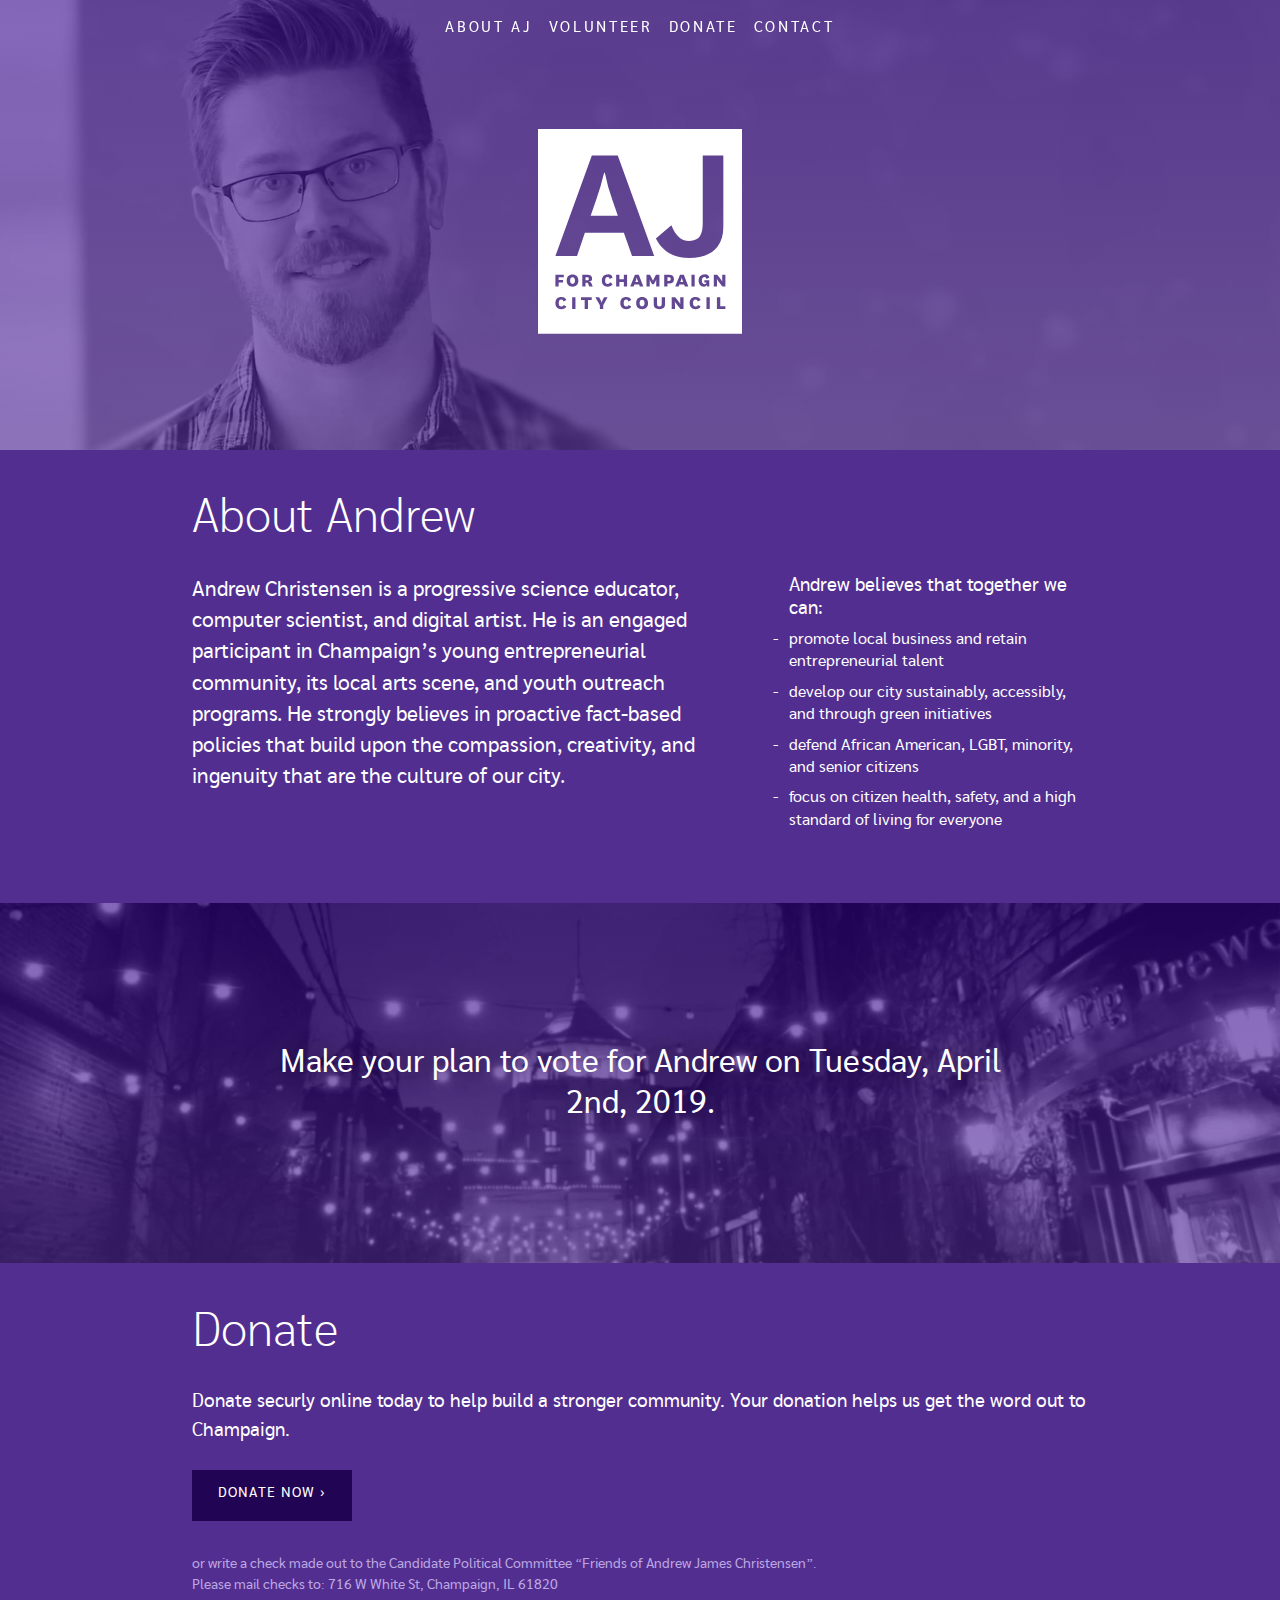
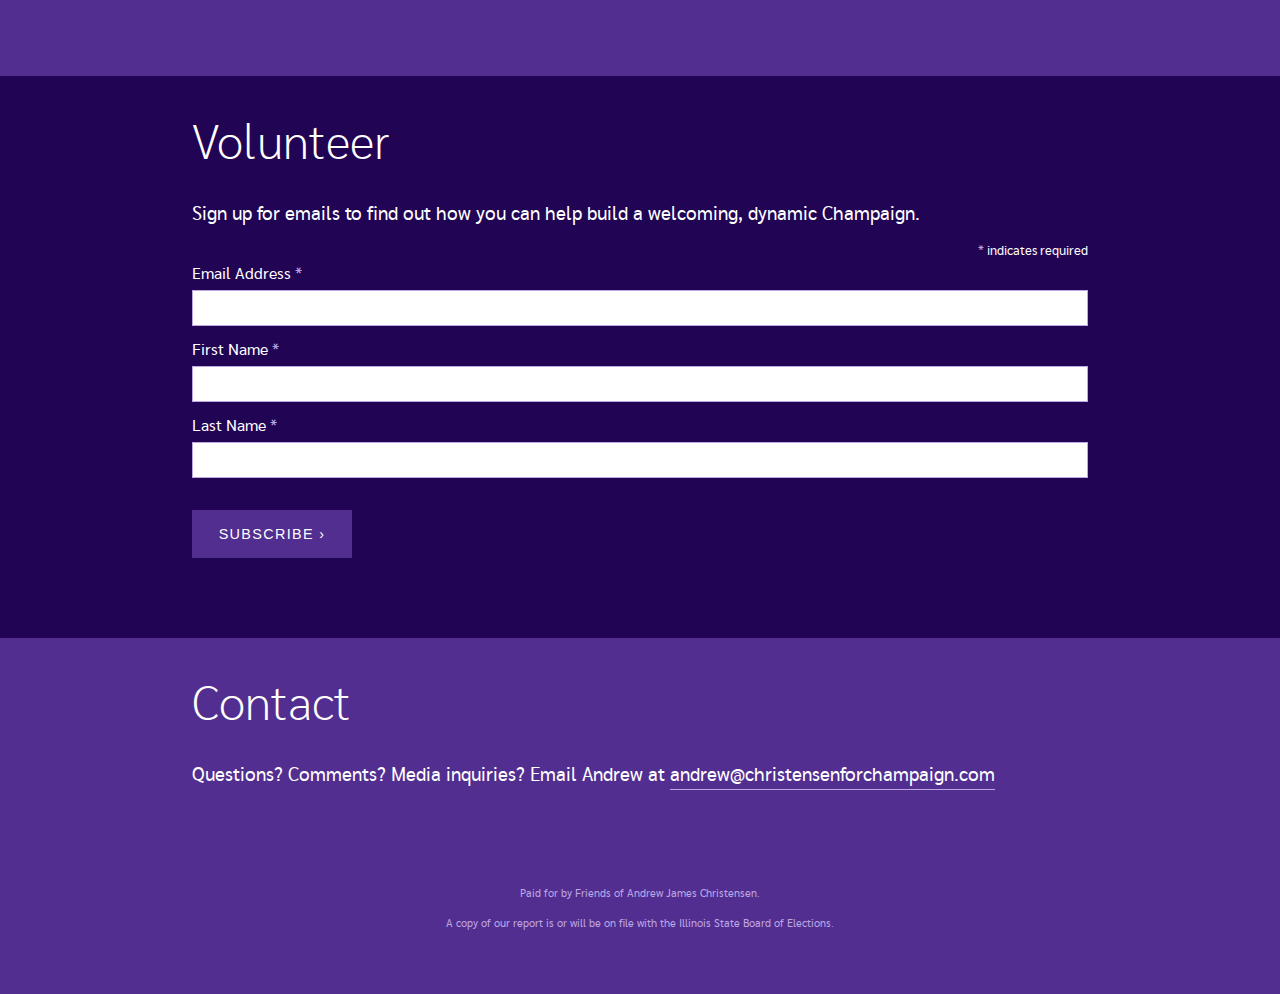
==== index.html @ afabfed6 "DNS" ====
<!doctype html>
<html class="no-js" lang="">

<head>
  <meta charset="utf-8">
  <title>AJ for Champaign City Council</title>
  <meta name="description" content="">
  <meta name="viewport" content="width=device-width, initial-scale=1">
  <meta name="description" content="Andrew James (AJ) Christensen is a progressive science educator, computer scientist, and digital artist running for Champaign City Council">
  <meta property="og:image" content="https://perardi.github.io/ajforchampaign/icon.png">
  <meta property="og:url" content="http://www.ajforchampaign.com/">
  <meta property="og:type" content="website">
  <meta property="og:title" content="AJ for Champaign City Council">
  <meta property="og:description" content="Andrew James (AJ) Christensen is a progressive science educator, computer scientist, and digital artist running for Champaign City Council">

  <link rel="apple-touch-icon" href="icon.png">
  
    <style type="text/css">
    	@font-face{font-family:'sarabun_extralightregular';src:url("css/fonts/sarabun-extralight-webfont.woff2") format("woff2"),url("css/fonts/sarabun-extralight-webfont.woff") format("woff");font-weight:normal;font-style:normal}@font-face{font-family:'sarabunregular';src:url("css/fonts/sarabun-regular-webfont.woff2") format("woff2"),url("css/fonts/sarabun-regular-webfont.woff") format("woff");font-weight:normal;font-style:normal}body{font-display:auto;font-family:'sarabunregular', 'Roboto', Arial, sans-serif;font-size:16px;line-height:1;background:#522e90;color:#fff;overflow-x:hidden;margin:0}p{margin:0;padding:0;line-height:1}nav{position:fixed;z-index:10;width:100vw;top:0;will-change:auto;transition:background 0.3s ease;transition-delay:0.2s}.dark{background:rgba(42,23,74,0.9)}nav ul{list-style-type:none;margin:0;padding:0;line-height:1;display:flex;flex-direction:row;align-items:center;justify-content:center}nav ul li{margin:0;padding:0;line-height:1;text-transform:uppercase;font-size:0.925rem;letter-spacing:2pt}@media (max-width: 768px){nav ul li{font-size:0.9rem;letter-spacing:1pt}}@media (max-width: 640px){nav ul li{font-size:0.8rem;letter-spacing:1pt}}@media (max-width: 360px){nav ul li{font-size:0.7rem;letter-spacing:1pt}}nav ul li a{padding:0 0.5rem;height:3.5rem;display:flex;flex-direction:row;align-items:center;justify-content:center;color:#fff;text-decoration:none;position:relative}nav ul li a:after{content:" ";height:0.2rem;width:100%;position:absolute;background:transparent;left:0;bottom:0.6rem}@media (max-width: 768px){nav ul li a:after{opacity:0}}nav ul li a:hover:after{content:" ";height:0.2rem;width:100%;position:absolute;background:#bda7e3;left:0;bottom:0.5rem}@media (max-width: 768px){nav ul li a:hover:after{opacity:0}}nav ul li a.active:after{content:" ";height:0.2rem;width:100%;position:absolute;background:#fff;left:0;bottom:0.5rem}header{height:50vh;width:100vw;background:#bda7e3;top:0;z-index:1;background-image:url("img/aj_hero.jpg");background-position:center;background-repeat:no-repeat;background-size:cover;position:relative;display:flex;flex-direction:row;align-items:center;justify-content:center}@media (max-width: 640px){header{background-image:url("img/aj_phone3.jpg")}}@media (max-width: 400px){header{background-image:url("img/aj_phone2.jpg")}}@media (max-width: 360px){header{background-image:url("img/aj_phone3.jpg")}}@media (max-width: 640px){header{background-position:100% 0%}}header:before{content:'';position:absolute;top:0;right:0;bottom:0;left:0;background-image:linear-gradient(#33008b, #4f259a);opacity:.6}@media screen and (orientation: landscape) and (max-width: 750px){header{height:100vh}}.aj_logo{width:16vw;max-width:18rem;position:relative;z-index:10;margin-top:1rem}@media (max-width: 768px){.aj_logo{width:28vw}}@media (max-width: 640px){.aj_logo{width:36vw}}.aj_logo img{width:100%}#aj_vote{height:40vh;width:100vw;background:#bda7e3;top:0;z-index:1;margin-top:3rem;background-image:url("img/aj_champaign.jpg");background-position:center;background-repeat:no-repeat;background-size:cover;position:relative;display:flex;flex-direction:row;align-items:center;justify-content:center}@media (max-width: 768px){#aj_vote{height:30vh}}@media (max-width: 640px){#aj_vote{height:50vh}}@media (max-width: 640px){#aj_vote{background-image:url("img/aj_champaign_phone3.jpg")}}@media (max-width: 400px){#aj_vote{background-image:url("img/aj_champaign_phone2.jpg")}}@media (max-width: 360px){#aj_vote{background-image:url("img/aj_champaign_phone3.jpg")}}#aj_vote:before{content:'';position:absolute;top:0;right:0;bottom:0;left:0;background-image:linear-gradient(#33008b, #4f259a);opacity:.6}@media screen and (orientation: landscape) and (max-width: 750px){#aj_vote{height:75vh}}#aj_vote p{position:relative;z-index:20;width:60vw;font-size:2rem;text-align:center;text-shadow:0 0 1.5rem rgba(0,0,0,0.5);line-height:1.3;margin-top:0rem}@media (max-width: 640px){#aj_vote p{font-size:1.5rem;top:-0.5rem}}main{width:100vw;height:auto;min-height:10vh;z-index:20}section{width:70vw;margin:0 auto;height:auto}@media (max-width: 768px){section{width:80vw}}@media (max-width: 640px){section{width:85vw}}.volunteer_bump{width:70vw;margin:0 auto;height:auto;padding:0.05rem 0 2rem 0}@media (max-width: 768px){.volunteer_bump{width:80vw}}@media (max-width: 640px){.volunteer_bump{width:85vw}}article{margin:0 auto;padding-bottom:1rem}@media (max-width: 768px){article{max-width:80vw}}@media (max-width: 640px){article{max-width:85vw}}section p{font-size:1.2rem;line-height:1.5}@media (max-width: 640px){section p{margin-top:1.5rem !important}}section ul{list-style-type:none;margin:0;padding:0;line-height:1;display:flex;flex-direction:column}section ul li{margin:0;padding:0;line-height:1;font-size:1rem;line-height:1.4;margin-top:0rem;margin-bottom:0.5rem}section ul li:before{content:"-";position:absolute;margin-left:-1rem}section .intro{font-size:1.3rem}.list_header{line-height:1.2;margin-bottom:0.5rem}section.hero{width:100vw;height:50vh}section h3{margin:0;padding:0;line-height:1;font-size:3rem;font-weight:200;font-family:'sarabun_extralightregular', 'Roboto', Arial, sans-serif;margin:0rem 0 2rem 0;padding:2.75rem 0 0 0}section a{color:#fff;text-decoration:none;border-bottom:1pt solid #bda7e3;padding-bottom:0.2rem}section a:hover{color:#fff;text-decoration:none;border-bottom:2pt solid #fff;padding-bottom:0.2rem}.grid_two{display:grid;grid-template-columns:2fr 1fr}@media (max-width: 640px){.grid_two{grid-template-columns:1fr}}.grid_two h3{grid-column:1/-1}.copy_left{padding-right:3rem}@media (max-width: 640px){.copy_left{padding-right:0;margin-top:-1.5rem}}#aj_volunteer{padding-bottom:3rem;background:#210454;width:100vw}.link_button{width:10rem;height:3rem;display:flex;flex-direction:row;align-items:center;justify-content:center;background:#210454;margin-top:1.5rem;text-transform:uppercase;font-size:0.9rem;letter-spacing:1pt;will-change:auto;transition:opacity 0.2s ease;cursor:pointer;border:none}.link_button:hover{border:none}.link_button:hover{opacity:0.7}.link_button_light{background:#522e90;margin-bottom:1rem}#aj_donate{background:#522e90;width:100vw;padding-bottom:3rem}.small_text_right{font-size:0.9rem !important;color:#bda7e3;margin-top:2rem}footer{text-align:center;color:#bda7e3;width:70vw;margin:0 auto;margin-top:5rem;margin-bottom:4rem}@media (max-width: 640px){footer{text-align:left;width:85vw}}footer p{font-size:0.7rem;line-height:1.2 !important;margin:0;padding:0;line-height:1;margin-bottom:1rem}footer a{text-decoration:none;color:#bda7e3}footer a:hover{text-decoration:underline;color:#fff}h2{font-weight:400;font-size:1.5rem}label{font-size:1rem;margin-bottom:0.5rem}.asterisk{color:#bda7e3}.indicates-required{text-align:right;margin-bottom:0.5rem;font-size:0.8rem;margin-top:1rem}.mc-field-group{display:flex;flex-direction:column}.required{margin-bottom:1rem;border:1pt solid #bda7e3;height:2rem;border-radius:0 !important}#mc_embed_signup div.mce_inline_error{border:1pt solid #dd1100;background:#dd1100 !important}#mc_embed_signup input.mce_inline_error{border:1pt solid #dd1100 !important}.button{width:10rem;height:3rem;display:flex;flex-direction:row;align-items:center;justify-content:center;background:#522e90;margin-top:1rem;text-transform:uppercase;font-size:0.9rem !important;letter-spacing:1pt;will-change:auto;transition:opacity 0.2s ease;cursor:pointer;color:#fff;border:none;border-radius:0 !important}.button:hover{opacity:0.7}.no_show{color:#fff;text-decoration:none;border:none}.no_show:hover{color:#fff;text-decoration:none;border:none}
    	
    	/*# sourceMappingURL=aj.css.map */
    </style>

  <meta name="theme-color" content="#522e90">
</head>

<body>

	<nav id="nav">
		<ul>
			<li class="nav_dummy" id="nav_home"><a href="#aj_about">About AJ</a></li>
			<li class="nav_dummy" id="nav_volunteer"><a href="#aj_volunteer">Volunteer</a></li>
			<li class="nav_dummy" id="nav_donate"><a href="#aj_donate">Donate</a></li>
			<li class="nav_dummy" id="nav_contact"><a href="#aj_contact">Contact</a></li>
		</ul>
	</nav>

	<header>
		
		<div class="grad_before">
		<div class="aj_logo" id="logo">
		<svg data-name="AJ for Champaign" xmlns="http://www.w3.org/2000/svg" viewBox="0 0 200 200"><path d="M127.74 144.83h-1.33v3.51h1.3c1.31 0 1.94-.45 1.94-1.75s-.65-1.76-1.91-1.76zm-94.02-.07c-1.56 0-2.37 1.11-2.37 3.28s.81 3.23 2.37 3.23 2.4-1.17 2.4-3.23-.82-3.28-2.4-3.28zm106.76.24h-.12a14.65 14.65 0 0 1-.81 2.93l-.61 1.57h2.91l-.58-1.57a12.46 12.46 0 0 1-.79-2.93zm-43.97 0h-.12a14.65 14.65 0 0 1-.81 2.93l-.58 1.56h2.91l-.58-1.57a12.46 12.46 0 0 1-.82-2.92zM72.89 70.09a188.41 188.41 0 0 1-7.65-27.28h-.67a252.64 252.64 0 0 1-8 27.12l-5.14 14.81H78zM48 144.83h-1.61v2.92H48c1.12 0 1.63-.43 1.63-1.45s-.52-1.47-1.63-1.47z" fill="#fff"/><path d="M101.65 166.76c-1.59 0-2.42 1.11-2.42 3.28s.83 3.23 2.42 3.23 2.45-1.17 2.45-3.23-.83-3.28-2.45-3.28zM0 0v200h200V0zm52.59 26h25.29l35.59 98H91.85l-8-22.63H45.78L38.12 124H17zM17 142.29h8.2v2.59h-5.06v2.47h4.33V150h-4.33v3.75H17zm5.73 31.14a2.28 2.28 0 0 0 2.38-1.66l2.6 1.59c-1 1.86-2.53 2.64-5.09 2.64-3.34 0-5.62-2-5.62-6s2.19-6 5.88-6c2.47 0 4 1 4.83 3l-2.79 1.43c-.33-1.1-.85-1.93-2.26-1.93s-2.42 1.1-2.42 3.45.9 3.48 2.49 3.48zm13.85 2.28h-3.21v-11.42h3.21zM33.72 154c-3.52 0-5.66-2.14-5.66-6s2.14-6 5.66-6 5.68 2.14 5.68 6-2.14 6-5.68 6zm18.73 12.88h-3.66v8.83h-3.21v-8.83H42v-2.59h10.45zm-2.29-13.17a2.86 2.86 0 0 1-.7-1.25l-.32-1.05c-.28-.86-.61-1.24-1.61-1.24h-1.14v3.54h-3.14v-11.42h5c3.07 0 4.56 1.25 4.56 3.7a2.85 2.85 0 0 1-2.93 3v.07a2.35 2.35 0 0 1 2.28 1.57l.63 1.71a3.64 3.64 0 0 0 .79 1.37zM63.68 172v3.68h-3.24V172L56 164.29h3.66l1.57 3a6.59 6.59 0 0 1 .86 2.42h.09a6.71 6.71 0 0 1 .84-2.4l1.5-3h3.45zM68 151.43a2.24 2.24 0 0 0 2.33-1.66l2.54 1.59c-1 1.86-2.47 2.64-5 2.64-3.26 0-5.5-2-5.5-6s2.15-6 5.75-6a4.54 4.54 0 0 1 4.73 3l-2.72 1.43c-.33-1.09-.84-1.93-2.22-1.93s-2.37 1.1-2.37 3.45.92 3.48 2.46 3.48zm11.46 2.28h-3.12v-11.42h3.14v4.46h4.36v-4.46H87v11.42h-3.16v-4.3h-4.36zm6.68 19.72a2.28 2.28 0 0 0 2.38-1.66l2.6 1.59c-1 1.86-2.53 2.64-5.09 2.64-3.34 0-5.62-2-5.62-6s2.19-6 5.88-6c2.47 0 4 1 4.83 3l-2.79 1.43c-.33-1.1-.85-1.93-2.26-1.93s-2.42 1.1-2.42 3.45.92 3.48 2.51 3.48zm7.23-19.72h-3.29l4.61-11.42h3.73l4.42 11.42h-3.4l-.72-1.94h-4.61zm8.28 22.29c-3.59 0-5.78-2.14-5.78-6s2.19-6 5.78-6 5.81 2.14 5.81 6-2.19 6-5.81 6zm9.81-24.35l-1.4-2.5a11.54 11.54 0 0 1-1-2.25h-.1a16.29 16.29 0 0 1 .12 2.11v4.7h-3.14v-11.42h3.4l1.88 3.61a12.7 12.7 0 0 1 1 2.25h.09a13.76 13.76 0 0 1 1-2.25l1.89-3.61h3.37v11.42h-3.12V149a19.5 19.5 0 0 1 .1-2.11h-.1a12.15 12.15 0 0 1-1 2.25l-1.42 2.5zm12.61 19.6c0 3.61-2.43 4.75-5.52 4.75s-5.52-1.14-5.52-4.75v-7h3.21v6.15c0 1.83.4 2.95 2.31 2.95s2.3-1.12 2.3-2.95v-6.15h3.22zm2.34-20.36v2.82h-3.14v-11.42h4.58c3.31 0 4.92 1.3 4.92 4.32 0 2.83-1.7 4.28-4.66 4.28zm15.69 24.82h-2.95l-4.07-5.06a12.08 12.08 0 0 1-1.35-2.06h-.1a30.82 30.82 0 0 1 .14 3.2v3.92h-3.21v-11.42H134l3.71 4.77a9.43 9.43 0 0 1 1.19 1.85h.1s-.09-1.25-.09-3v-3.58h3.21zm1.31-22l-.72-1.94h-4.61l-.72 1.94h-3.31l4.61-11.42h3.73l4.42 11.42zM115.13 107l15.14-13c4.32 10.32 9 15.31 17.46 15.31 10.32 0 13.14-6.32 13.14-17.64V26H181v69.55C181 118 165.86 126 147.9 126c-15.97 0-26.61-6.82-32.77-19zM153 142.29v11.42h-3.14v-11.42zm.87 31.14a2.29 2.29 0 0 0 2.38-1.66l2.59 1.59c-1 1.86-2.52 2.64-5.09 2.64-3.33 0-5.61-2-5.61-6s2.19-6 5.87-6c2.48 0 4 1 4.83 3l-2.78 1.43c-.33-1.1-.86-1.93-2.26-1.93s-2.43 1.1-2.43 3.45.94 3.48 2.53 3.48zm8-19.43c-2.87 0-5-2.07-5-5.94s2.19-6.06 5.66-6.06a4.64 4.64 0 0 1 4.82 3l-2.72 1.45c-.38-1.38-1.15-1.93-2.17-1.93s-2.46.64-2.46 3.48c0 2.09.84 3.51 2.49 3.51a1.84 1.84 0 0 0 2-1.71h-2v-2.16h4.77v6.08h-2l-.49-1.4a2.91 2.91 0 0 1-2.89 1.68zm5.87 21.71h-3.21v-11.42h3.21zm15.25 0h-8.26v-11.42H178v8.83h5zm0-22h-2.89l-4-5.06a12.6 12.6 0 0 1-1.33-2.06h-.09a30.82 30.82 0 0 1 .14 3.2v3.92h-3.14v-11.42h3.35l3.63 4.77a9.66 9.66 0 0 1 1.17 1.86h.17s-.09-1.26-.09-3v-3.58H183z" fill="#fff"/></svg>
		</div>
		</div>
		
	</header>
	
	<main>
		
				<section id="aj_about">
					
					<article class="grid_two">
						<h3>About Andrew</h3>
						
						<div class="copy_left">
							<p class="intro">Andrew Christensen is a progressive science educator, computer scientist, and digital artist. He is an engaged participant in Champaign’s young entrepreneurial community, its local arts scene, and youth outreach programs. He strongly believes in proactive fact-based policies that build upon the compassion, creativity, and ingenuity that are the culture of our city.</p>
						</div>
						
						<div class="copy_right">
							<p class="list_header">Andrew believes that together we can:</p>
							<ul>
							<li>promote local business and retain entrepreneurial talent</li>
							<li>develop our city sustainably, accessibly, and through green initiatives</li>
							<li>defend African American, LGBT, minority, and senior citizens</li>
							<li>focus on citizen health, safety, and a high standard of living for everyone</li>
							</ul>
						</div>
						
					</article>
				</section>
		
				<section id="aj_vote" class="hero">
					<p>Make your plan to vote for Andrew on Tuesday, April 2nd, 2019.</p>
				</section>

				<section id="aj_donate">
						<article class="volunteer_bump">
							<h3>Donate</h3>
							<div>
							<p>Donate securly online today to help build a stronger community. Your donation helps us get the word out to Champaign.</p>
							<a class="link_button" href="https://secure.actblue.com/donate/friends-of-andrew-james-christensen-1">
								donate now &rsaquo;
							</a>
							<p class="small_text_right">or write a check made out to the Candidate Political Committee “Friends of Andrew James Christensen”.<br/>
							Please mail checks to: 716 W White St, Champaign, IL 61820</p>
						</article>
				</section>
		
		<section id="aj_volunteer">
			
			<article class="volunteer_bump">
				
			
			<h3>Volunteer</h3>
			<p><a href="http://eepurl.com/geGVLD" class="no_show">Sign up for emails</a> to find out how you can help build a welcoming, dynamic Champaign.</p>
		
		
		
		
		
		
		<!-- Begin Mailchimp Signup Form -->
		<div id="mc_embed_signup">
		<form action="https://facebook.us7.list-manage.com/subscribe/post?u=036b1df4146a6a3da60cc9499&amp;id=35d856ab4a" method="post" id="mc-embedded-subscribe-form" name="mc-embedded-subscribe-form" class="validate" target="_blank" novalidate>
		    <div id="mc_embed_signup_scroll">
		<div class="indicates-required"><span class="asterisk">*</span> indicates required</div>
		<div class="mc-field-group">
			<label for="mce-EMAIL">Email Address  <span class="asterisk">*</span>
		</label>
			<input type="email" value="" name="EMAIL" class="required email" id="mce-EMAIL">
		</div>
		<div class="mc-field-group">
			<label for="mce-FNAME">First Name  <span class="asterisk">*</span>
		</label>
			<input type="text" value="" name="FNAME" class="required" id="mce-FNAME">
		</div>
		<div class="mc-field-group">
			<label for="mce-LNAME">Last Name  <span class="asterisk">*</span>
		</label>
			<input type="text" value="" name="LNAME" class="required" id="mce-LNAME">
		</div>
			<div id="mce-responses" class="clear">
				<div class="response" id="mce-error-response" style="display:none"></div>
				<div class="response" id="mce-success-response" style="display:none"></div>
			</div>    <!-- real people should not fill this in and expect good things - do not remove this or risk form bot signups-->
		    <div style="position: absolute; left: -5000px;" aria-hidden="true"><input type="text" name="b_036b1df4146a6a3da60cc9499_35d856ab4a" tabindex="-1" value=""></div>
		    <div class="clear"><input type="submit" value="Subscribe &rsaquo;" name="subscribe" id="mc-embedded-subscribe" class="button"></div>
		    </div>
		</form>
		</div>
		<script type='text/javascript' src='//s3.amazonaws.com/downloads.mailchimp.com/js/mc-validate.js'></script><script type='text/javascript'>(function($) {window.fnames = new Array(); window.ftypes = new Array();fnames[0]='EMAIL';ftypes[0]='email';fnames[1]='FNAME';ftypes[1]='text';fnames[2]='LNAME';ftypes[2]='text';fnames[4]='PHONE';ftypes[4]='phone';fnames[5]='BIRTHDAY';ftypes[5]='birthday';}(jQuery));var $mcj = jQuery.noConflict(true);</script>
		<!--End mc_embed_signup-->
		
		</article>
		
		
		</section>
		
				<section id="aj_contact">
					
					<article>
						<h3>Contact</h3>
						<p>Questions? Comments? Media inquiries? Email Andrew at <a href="mailto:andrew@christensenforchampaign.com">andrew@christensenforchampaign.com</a></p>
					</article>
				</section>
		
	</main>
	
		<footer>
			<p>Paid for by Friends of Andrew James Christensen.</p>
			<p>A copy of our report is or will be on file with the <a href="https://www.elections.il.gov">Illinois State Board of Elections</a>.</p>
		</footer>
	

	<script>
		/*! modernizr 3.6.0 (Custom Build) | MIT *
		 * https://modernizr.com/download/?[base64] !*/
		!function(e,t,n){function r(e,t){return typeof e===t}function o(){var e,t,n,o,i,s,a;for(var l in C)if(C.hasOwnProperty(l)){if(e=[],t=C[l],t.name&&(e.push(t.name.toLowerCase()),t.options&&t.options.aliases&&t.options.aliases.length))for(n=0;n<t.options.aliases.length;n++)e.push(t.options.aliases[n].toLowerCase());for(o=r(t.fn,"function")?t.fn():t.fn,i=0;i<e.length;i++)s=e[i],a=s.split("."),1===a.length?Modernizr[a[0]]=o:(!Modernizr[a[0]]||Modernizr[a[0]]instanceof Boolean||(Modernizr[a[0]]=new Boolean(Modernizr[a[0]])),Modernizr[a[0]][a[1]]=o),w.push((o?"":"no-")+a.join("-"))}}function i(e){var t=S.className,n=Modernizr._config.classPrefix||"";if(x&&(t=t.baseVal),Modernizr._config.enableJSClass){var r=new RegExp("(^|\\s)"+n+"no-js(\\s|$)");t=t.replace(r,"$1"+n+"js$2")}Modernizr._config.enableClasses&&(t+=" "+n+e.join(" "+n),x?S.className.baseVal=t:S.className=t)}function s(e,t){if("object"==typeof e)for(var n in e)P(e,n)&&s(n,e[n]);else{e=e.toLowerCase();var r=e.split("."),o=Modernizr[r[0]];if(2==r.length&&(o=o[r[1]]),"undefined"!=typeof o)return Modernizr;t="function"==typeof t?t():t,1==r.length?Modernizr[r[0]]=t:(!Modernizr[r[0]]||Modernizr[r[0]]instanceof Boolean||(Modernizr[r[0]]=new Boolean(Modernizr[r[0]])),Modernizr[r[0]][r[1]]=t),i([(t&&0!=t?"":"no-")+r.join("-")]),Modernizr._trigger(e,t)}return Modernizr}function a(){return"function"!=typeof t.createElement?t.createElement(arguments[0]):x?t.createElementNS.call(t,"http://www.w3.org/2000/svg",arguments[0]):t.createElement.apply(t,arguments)}function l(){var e=t.body;return e||(e=a(x?"svg":"body"),e.fake=!0),e}function u(e,n,r,o){var i,s,u,f,d="modernizr",c=a("div"),p=l();if(parseInt(r,10))for(;r--;)u=a("div"),u.id=o?o[r]:d+(r+1),c.appendChild(u);return i=a("style"),i.type="text/css",i.id="s"+d,(p.fake?p:c).appendChild(i),p.appendChild(c),i.styleSheet?i.styleSheet.cssText=e:i.appendChild(t.createTextNode(e)),c.id=d,p.fake&&(p.style.background="",p.style.overflow="hidden",f=S.style.overflow,S.style.overflow="hidden",S.appendChild(p)),s=n(c,e),p.fake?(p.parentNode.removeChild(p),S.style.overflow=f,S.offsetHeight):c.parentNode.removeChild(c),!!s}function f(e,t){return!!~(""+e).indexOf(t)}function d(e){return e.replace(/([A-Z])/g,function(e,t){return"-"+t.toLowerCase()}).replace(/^ms-/,"-ms-")}function c(t,n,r){var o;if("getComputedStyle"in e){o=getComputedStyle.call(e,t,n);var i=e.console;if(null!==o)r&&(o=o.getPropertyValue(r));else if(i){var s=i.error?"error":"log";i[s].call(i,"getComputedStyle returning null, its possible modernizr test results are inaccurate")}}else o=!n&&t.currentStyle&&t.currentStyle[r];return o}function p(t,r){var o=t.length;if("CSS"in e&&"supports"in e.CSS){for(;o--;)if(e.CSS.supports(d(t[o]),r))return!0;return!1}if("CSSSupportsRule"in e){for(var i=[];o--;)i.push("("+d(t[o])+":"+r+")");return i=i.join(" or "),u("@supports ("+i+") { #modernizr { position: absolute; } }",function(e){return"absolute"==c(e,null,"position")})}return n}function m(e){return e.replace(/([a-z])-([a-z])/g,function(e,t,n){return t+n.toUpperCase()}).replace(/^-/,"")}function h(e,t,o,i){function s(){u&&(delete N.style,delete N.modElem)}if(i=r(i,"undefined")?!1:i,!r(o,"undefined")){var l=p(e,o);if(!r(l,"undefined"))return l}for(var u,d,c,h,v,A=["modernizr","tspan","samp"];!N.style&&A.length;)u=!0,N.modElem=a(A.shift()),N.style=N.modElem.style;for(c=e.length,d=0;c>d;d++)if(h=e[d],v=N.style[h],f(h,"-")&&(h=m(h)),N.style[h]!==n){if(i||r(o,"undefined"))return s(),"pfx"==t?h:!0;try{N.style[h]=o}catch(g){}if(N.style[h]!=v)return s(),"pfx"==t?h:!0}return s(),!1}function v(e,t){return function(){return e.apply(t,arguments)}}function A(e,t,n){var o;for(var i in e)if(e[i]in t)return n===!1?e[i]:(o=t[e[i]],r(o,"function")?v(o,n||t):o);return!1}function g(e,t,n,o,i){var s=e.charAt(0).toUpperCase()+e.slice(1),a=(e+" "+O.join(s+" ")+s).split(" ");return r(t,"string")||r(t,"undefined")?h(a,t,o,i):(a=(e+" "+T.join(s+" ")+s).split(" "),A(a,t,n))}function y(e,t,r){return g(e,n,n,t,r)}var C=[],b={_version:"3.6.0",_config:{classPrefix:"",enableClasses:!0,enableJSClass:!0,usePrefixes:!0},_q:[],on:function(e,t){var n=this;setTimeout(function(){t(n[e])},0)},addTest:function(e,t,n){C.push({name:e,fn:t,options:n})},addAsyncTest:function(e){C.push({name:null,fn:e})}},Modernizr=function(){};Modernizr.prototype=b,Modernizr=new Modernizr;var w=[],S=t.documentElement,x="svg"===S.nodeName.toLowerCase(),_="Moz O ms Webkit",T=b._config.usePrefixes?_.toLowerCase().split(" "):[];b._domPrefixes=T;var E=b._config.usePrefixes?" -webkit- -moz- -o- -ms- ".split(" "):["",""];b._prefixes=E;var P;!function(){var e={}.hasOwnProperty;P=r(e,"undefined")||r(e.call,"undefined")?function(e,t){return t in e&&r(e.constructor.prototype[t],"undefined")}:function(t,n){return e.call(t,n)}}(),b._l={},b.on=function(e,t){this._l[e]||(this._l[e]=[]),this._l[e].push(t),Modernizr.hasOwnProperty(e)&&setTimeout(function(){Modernizr._trigger(e,Modernizr[e])},0)},b._trigger=function(e,t){if(this._l[e]){var n=this._l[e];setTimeout(function(){var e,r;for(e=0;e<n.length;e++)(r=n[e])(t)},0),delete this._l[e]}},Modernizr._q.push(function(){b.addTest=s});var k=function(){function e(e,t){var o;return e?(t&&"string"!=typeof t||(t=a(t||"div")),e="on"+e,o=e in t,!o&&r&&(t.setAttribute||(t=a("div")),t.setAttribute(e,""),o="function"==typeof t[e],t[e]!==n&&(t[e]=n),t.removeAttribute(e)),o):!1}var r=!("onblur"in t.documentElement);return e}();b.hasEvent=k;var z=function(){var t=e.matchMedia||e.msMatchMedia;return t?function(e){var n=t(e);return n&&n.matches||!1}:function(t){var n=!1;return u("@media "+t+" { #modernizr { position: absolute; } }",function(t){n="absolute"==(e.getComputedStyle?e.getComputedStyle(t,null):t.currentStyle).position}),n}}();b.mq=z;var B=function(e,t){var n=!1,r=a("div"),o=r.style;if(e in o){var i=T.length;for(o[e]=t,n=o[e];i--&&!n;)o[e]="-"+T[i]+"-"+t,n=o[e]}return""===n&&(n=!1),n};b.prefixedCSSValue=B;var O=b._config.usePrefixes?_.split(" "):[];b._cssomPrefixes=O;var L={elem:a("modernizr")};Modernizr._q.push(function(){delete L.elem});var N={style:L.elem.style};Modernizr._q.unshift(function(){delete N.style}),b.testAllProps=g,b.testAllProps=y;b.testProp=function(e,t,r){return h([e],n,t,r)},b.testStyles=u;Modernizr.addTest("customelements","customElements"in e),Modernizr.addTest("history",function(){var t=navigator.userAgent;return-1===t.indexOf("Android 2.")&&-1===t.indexOf("Android 4.0")||-1===t.indexOf("Mobile Safari")||-1!==t.indexOf("Chrome")||-1!==t.indexOf("Windows Phone")||"file:"===location.protocol?e.history&&"pushState"in e.history:!1}),Modernizr.addTest("pointerevents",function(){var e=!1,t=T.length;for(e=Modernizr.hasEvent("pointerdown");t--&&!e;)k(T[t]+"pointerdown")&&(e=!0);return e}),Modernizr.addTest("postmessage","postMessage"in e),Modernizr.addTest("webgl",function(){var t=a("canvas"),n="probablySupportsContext"in t?"probablySupportsContext":"supportsContext";return n in t?t[n]("webgl")||t[n]("experimental-webgl"):"WebGLRenderingContext"in e});var R=!1;try{R="WebSocket"in e&&2===e.WebSocket.CLOSING}catch(j){}Modernizr.addTest("websockets",R),Modernizr.addTest("cssanimations",y("animationName","a",!0)),function(){Modernizr.addTest("csscolumns",function(){var e=!1,t=y("columnCount");try{e=!!t,e&&(e=new Boolean(e))}catch(n){}return e});for(var e,t,n=["Width","Span","Fill","Gap","Rule","RuleColor","RuleStyle","RuleWidth","BreakBefore","BreakAfter","BreakInside"],r=0;r<n.length;r++)e=n[r].toLowerCase(),t=y("column"+n[r]),("breakbefore"===e||"breakafter"===e||"breakinside"==e)&&(t=t||y(n[r])),Modernizr.addTest("csscolumns."+e,t)}(),Modernizr.addTest("flexbox",y("flexBasis","1px",!0)),Modernizr.addTest("picture","HTMLPictureElement"in e),Modernizr.addAsyncTest(function(){var e,t,n,r=a("img"),o="sizes"in r;!o&&"srcset"in r?(t="[data-uri]",e="[data-uri]",n=function(){s("sizes",2==r.width)},r.onload=n,r.onerror=n,r.setAttribute("sizes","9px"),r.srcset=e+" 1w,"+t+" 8w",r.src=e):s("sizes",o)}),Modernizr.addTest("srcset","srcset"in a("img")),Modernizr.addTest("webworkers","Worker"in e),o(),i(w),delete b.addTest,delete b.addAsyncTest;for(var M=0;M<Modernizr._q.length;M++)Modernizr._q[M]();e.Modernizr=Modernizr}(window,document);
	</script>

	<script>
		/* Font Face Observer v2.1.0 - © Bram Stein. License: BSD-3-Clause */(function(){function l(a,b){document.addEventListener?a.addEventListener("scroll",b,!1):a.attachEvent("scroll",b)}function m(a){document.body?a():document.addEventListener?document.addEventListener("DOMContentLoaded",function c(){document.removeEventListener("DOMContentLoaded",c);a()}):document.attachEvent("onreadystatechange",function k(){if("interactive"==document.readyState||"complete"==document.readyState)document.detachEvent("onreadystatechange",k),a()})};function t(a){this.a=document.createElement("div");this.a.setAttribute("aria-hidden","true");this.a.appendChild(document.createTextNode(a));this.b=document.createElement("span");this.c=document.createElement("span");this.h=document.createElement("span");this.f=document.createElement("span");this.g=-1;this.b.style.cssText="max-width:none;display:inline-block;position:absolute;height:100%;width:100%;overflow:scroll;font-size:16px;";this.c.style.cssText="max-width:none;display:inline-block;position:absolute;height:100%;width:100%;overflow:scroll;font-size:16px;";
		this.f.style.cssText="max-width:none;display:inline-block;position:absolute;height:100%;width:100%;overflow:scroll;font-size:16px;";this.h.style.cssText="display:inline-block;width:200%;height:200%;font-size:16px;max-width:none;";this.b.appendChild(this.h);this.c.appendChild(this.f);this.a.appendChild(this.b);this.a.appendChild(this.c)}
		function u(a,b){a.a.style.cssText="max-width:none;min-width:20px;min-height:20px;display:inline-block;overflow:hidden;position:absolute;width:auto;margin:0;padding:0;top:-999px;white-space:nowrap;font-synthesis:none;font:"+b+";"}function z(a){var b=a.a.offsetWidth,c=b+100;a.f.style.width=c+"px";a.c.scrollLeft=c;a.b.scrollLeft=a.b.scrollWidth+100;return a.g!==b?(a.g=b,!0):!1}function A(a,b){function c(){var a=k;z(a)&&a.a.parentNode&&b(a.g)}var k=a;l(a.b,c);l(a.c,c);z(a)};function B(a,b){var c=b||{};this.family=a;this.style=c.style||"normal";this.weight=c.weight||"normal";this.stretch=c.stretch||"normal"}var C=null,D=null,E=null,F=null;function G(){if(null===D)if(J()&&/Apple/.test(window.navigator.vendor)){var a=/AppleWebKit\/([0-9]+)(?:\.([0-9]+))(?:\.([0-9]+))/.exec(window.navigator.userAgent);D=!!a&&603>parseInt(a[1],10)}else D=!1;return D}function J(){null===F&&(F=!!document.fonts);return F}
		function K(){if(null===E){var a=document.createElement("div");try{a.style.font="condensed 100px sans-serif"}catch(b){}E=""!==a.style.font}return E}function L(a,b){return[a.style,a.weight,K()?a.stretch:"","100px",b].join(" ")}
		B.prototype.load=function(a,b){var c=this,k=a||"BESbswy",r=0,n=b||3E3,H=(new Date).getTime();return new Promise(function(a,b){if(J()&&!G()){var M=new Promise(function(a,b){function e(){(new Date).getTime()-H>=n?b(Error(""+n+"ms timeout exceeded")):document.fonts.load(L(c,'"'+c.family+'"'),k).then(function(c){1<=c.length?a():setTimeout(e,25)},b)}e()}),N=new Promise(function(a,c){r=setTimeout(function(){c(Error(""+n+"ms timeout exceeded"))},n)});Promise.race([N,M]).then(function(){clearTimeout(r);a(c)},
		b)}else m(function(){function v(){var b;if(b=-1!=f&&-1!=g||-1!=f&&-1!=h||-1!=g&&-1!=h)(b=f!=g&&f!=h&&g!=h)||(null===C&&(b=/AppleWebKit\/([0-9]+)(?:\.([0-9]+))/.exec(window.navigator.userAgent),C=!!b&&(536>parseInt(b[1],10)||536===parseInt(b[1],10)&&11>=parseInt(b[2],10))),b=C&&(f==w&&g==w&&h==w||f==x&&g==x&&h==x||f==y&&g==y&&h==y)),b=!b;b&&(d.parentNode&&d.parentNode.removeChild(d),clearTimeout(r),a(c))}function I(){if((new Date).getTime()-H>=n)d.parentNode&&d.parentNode.removeChild(d),b(Error(""+
		n+"ms timeout exceeded"));else{var a=document.hidden;if(!0===a||void 0===a)f=e.a.offsetWidth,g=p.a.offsetWidth,h=q.a.offsetWidth,v();r=setTimeout(I,50)}}var e=new t(k),p=new t(k),q=new t(k),f=-1,g=-1,h=-1,w=-1,x=-1,y=-1,d=document.createElement("div");d.dir="ltr";u(e,L(c,"sans-serif"));u(p,L(c,"serif"));u(q,L(c,"monospace"));d.appendChild(e.a);d.appendChild(p.a);d.appendChild(q.a);document.body.appendChild(d);w=e.a.offsetWidth;x=p.a.offsetWidth;y=q.a.offsetWidth;I();A(e,function(a){f=a;v()});u(e,
		L(c,'"'+c.family+'",sans-serif'));A(p,function(a){g=a;v()});u(p,L(c,'"'+c.family+'",serif'));A(q,function(a){h=a;v()});u(q,L(c,'"'+c.family+'",monospace'))})})};"object"===typeof module?module.exports=B:(window.FontFaceObserver=B,window.FontFaceObserver.prototype.load=B.prototype.load);}());
		
		//https://github.com/zengabor/zenscroll
		
		!function(t,e){"function"==typeof define&&define.amd?define([],e()):"object"==typeof module&&module.exports?module.exports=e():function n(){document&&document.body?t.zenscroll=e():setTimeout(n,9)}()}(this,function(){"use strict";var t=function(t){return t&&"getComputedStyle"in window&&"smooth"===window.getComputedStyle(t)["scroll-behavior"]};if("undefined"==typeof window||!("document"in window))return{};var e=function(e,n,o){n=n||999,o||0===o||(o=9);var i,r=function(t){i=t},u=function(){clearTimeout(i),r(0)},c=function(t){return Math.max(0,e.getTopOf(t)-o)},a=function(o,i,c){if(u(),0===i||i&&i<0||t(e.body))e.toY(o),c&&c();else{var a=e.getY(),f=Math.max(0,o)-a,s=(new Date).getTime();i=i||Math.min(Math.abs(f),n),function t(){r(setTimeout(function(){var n=Math.min(1,((new Date).getTime()-s)/i),o=Math.max(0,Math.floor(a+f*(n<.5?2*n*n:n*(4-2*n)-1)));e.toY(o),n<1&&e.getHeight()+o<e.body.scrollHeight?t():(setTimeout(u,99),c&&c())},9))}()}},f=function(t,e,n){a(c(t),e,n)},s=function(t,n,i){var r=t.getBoundingClientRect().height,u=e.getTopOf(t)+r,s=e.getHeight(),l=e.getY(),d=l+s;c(t)<l||r+o>s?f(t,n,i):u+o>d?a(u-s+o,n,i):i&&i()},l=function(t,n,o,i){a(Math.max(0,e.getTopOf(t)-e.getHeight()/2+(o||t.getBoundingClientRect().height/2)),n,i)};return{setup:function(t,e){return(0===t||t)&&(n=t),(0===e||e)&&(o=e),{defaultDuration:n,edgeOffset:o}},to:f,toY:a,intoView:s,center:l,stop:u,moving:function(){return!!i},getY:e.getY,getTopOf:e.getTopOf}},n=document.documentElement,o=function(){return window.scrollY||n.scrollTop},i=e({body:document.scrollingElement||document.body,toY:function(t){window.scrollTo(0,t)},getY:o,getHeight:function(){return window.innerHeight||n.clientHeight},getTopOf:function(t){return t.getBoundingClientRect().top+o()-n.offsetTop}});if(i.createScroller=function(t,o,i){return e({body:t,toY:function(e){t.scrollTop=e},getY:function(){return t.scrollTop},getHeight:function(){return Math.min(t.clientHeight,window.innerHeight||n.clientHeight)},getTopOf:function(t){return t.offsetTop}},o,i)},"addEventListener"in window&&!window.noZensmooth&&!t(document.body)){var r="history"in window&&"pushState"in history,u=r&&"scrollRestoration"in history;u&&(history.scrollRestoration="auto"),window.addEventListener("load",function(){u&&(setTimeout(function(){history.scrollRestoration="manual"},9),window.addEventListener("popstate",function(t){t.state&&"zenscrollY"in t.state&&i.toY(t.state.zenscrollY)},!1)),window.location.hash&&setTimeout(function(){var t=i.setup().edgeOffset;if(t){var e=document.getElementById(window.location.href.split("#")[1]);if(e){var n=Math.max(0,i.getTopOf(e)-t),o=i.getY()-n;0<=o&&o<9&&window.scrollTo(0,n)}}},9)},!1);var c=new RegExp("(^|\\s)noZensmooth(\\s|$)");window.addEventListener("click",function(t){for(var e=t.target;e&&"A"!==e.tagName;)e=e.parentNode;if(!(!e||1!==t.which||t.shiftKey||t.metaKey||t.ctrlKey||t.altKey)){if(u){var n=history.state&&"object"==typeof history.state?history.state:{};n.zenscrollY=i.getY();try{history.replaceState(n,"")}catch(t){}}var o=e.getAttribute("href")||"";if(0===o.indexOf("#")&&!c.test(e.className)){var a=0,f=document.getElementById(o.substring(1));if("#"!==o){if(!f)return;a=i.getTopOf(f)}t.preventDefault();var s=function(){window.location=o},l=i.setup().edgeOffset;l&&(a=Math.max(0,a-l),r&&(s=function(){history.pushState({},"",o)})),i.toY(a,null,s)}}},!1)}return i});
		
		//https://www.w3schools.com/howto/howto_js_sticky_header.asp 
		
		window.onscroll = function() {myFunction()};
		
		var header = document.getElementById("nav");
		
		var dark = header.offsetTop;
		
		// Add the sticky class to the header when you reach its scroll position. Remove "sticky" when you leave the scroll position
		function myFunction() {
		  if (window.pageYOffset > dark) {
		    header.classList.add("dark");
		  } else {
		    header.classList.remove("dark");
		  }
		}	
		
		var fontA = new FontFaceObserver('sarabunregular');
		var fontB = new FontFaceObserver('sarabun_extralightregular');
		
		fontA.load().then(function () {
		  console.log('Family A is available');
		});
		
		fontB.load().then(function () {
		  console.log('Family B is available');
		});
		
	</script>

<!-- Global site tag (gtag.js) - Google Analytics -->
<script async src="https://www.googletagmanager.com/gtag/js?id=UA-634430-6"></script>
<script>
  window.dataLayer = window.dataLayer || [];
  function gtag(){dataLayer.push(arguments);}
  gtag('js', new Date());

  gtag('config', 'UA-634430-6');
</script>

</body>

</html>
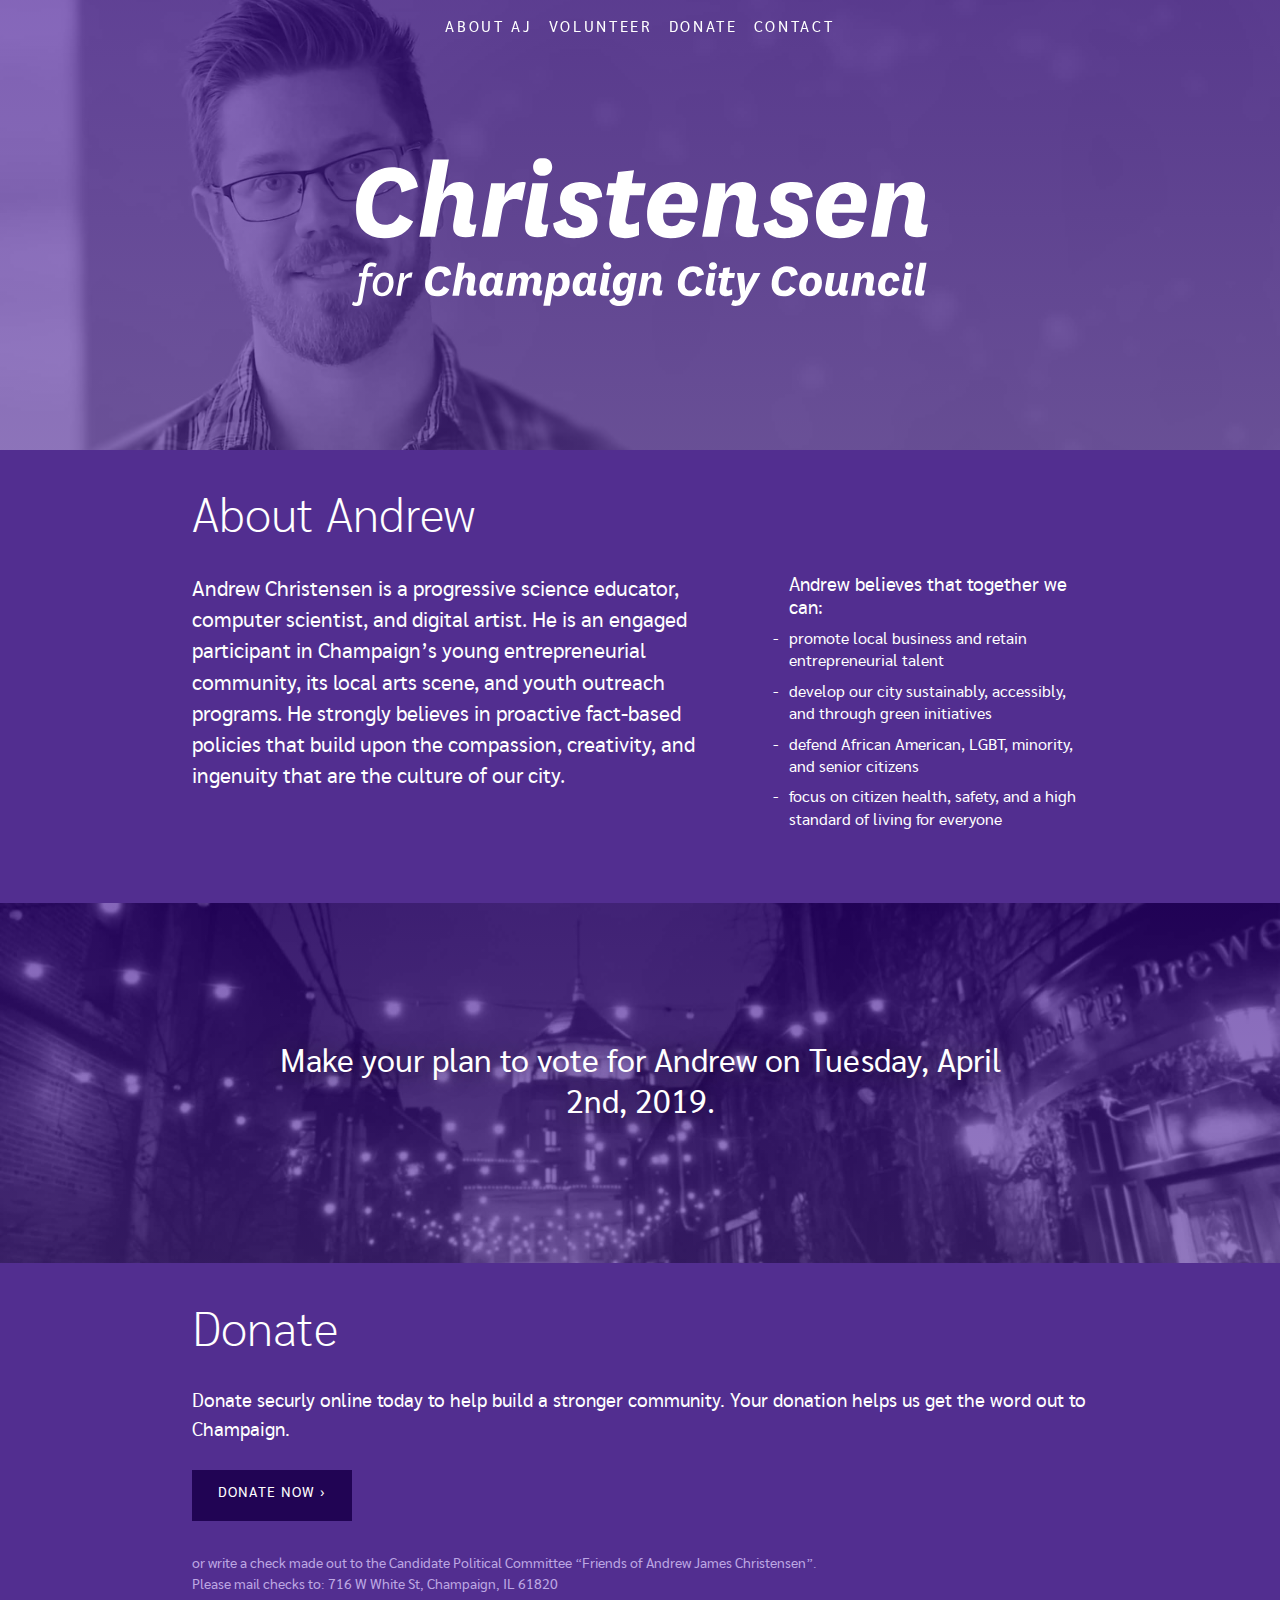
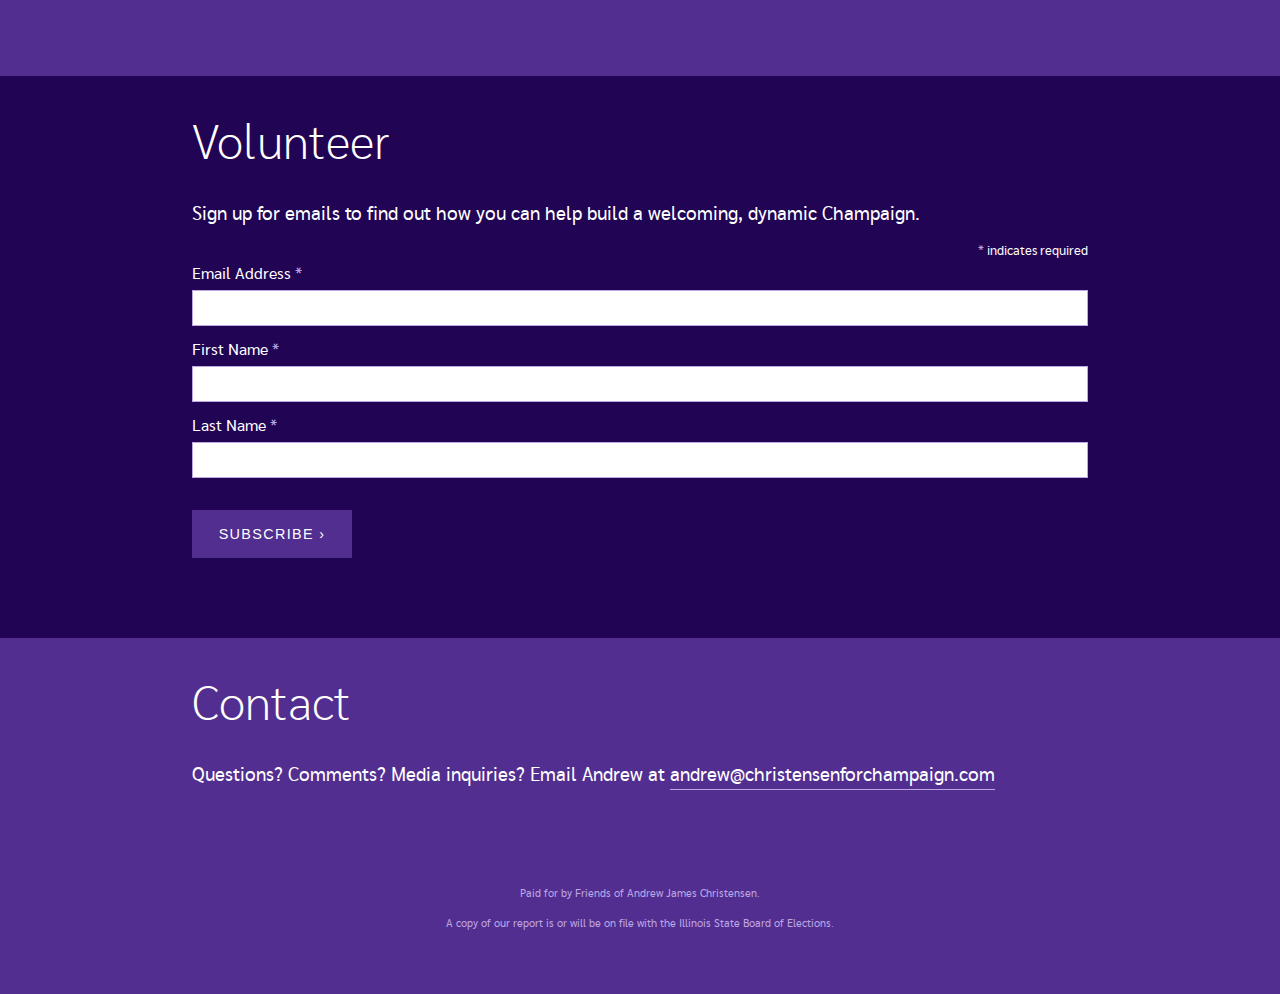
==== commit e21de4bf: "Logo." ====
--- a/index.html
+++ b/index.html
@@ -3,20 +3,20 @@
 
 <head>
   <meta charset="utf-8">
-  <title>AJ for Champaign City Council</title>
+  <title>Andrew Christensen for Champaign City Council</title>
   <meta name="description" content="">
   <meta name="viewport" content="width=device-width, initial-scale=1">
-  <meta name="description" content="Andrew James (AJ) Christensen is a progressive science educator, computer scientist, and digital artist running for Champaign City Council">
+  <meta name="description" content="Andrew James Christensen is a progressive science educator, computer scientist, and digital artist running for Champaign City Council">
   <meta property="og:image" content="https://perardi.github.io/ajforchampaign/icon.png">
   <meta property="og:url" content="http://www.ajforchampaign.com/">
   <meta property="og:type" content="website">
-  <meta property="og:title" content="AJ for Champaign City Council">
-  <meta property="og:description" content="Andrew James (AJ) Christensen is a progressive science educator, computer scientist, and digital artist running for Champaign City Council">
+  <meta property="og:title" content="Andrew Christensen for Champaign City Council">
+  <meta property="og:description" content="Andrew James Christensen is a progressive science educator, computer scientist, and digital artist running for Champaign City Council">
 
   <link rel="apple-touch-icon" href="icon.png">
   
     <style type="text/css">
-    	@font-face{font-family:'sarabun_extralightregular';src:url("css/fonts/sarabun-extralight-webfont.woff2") format("woff2"),url("css/fonts/sarabun-extralight-webfont.woff") format("woff");font-weight:normal;font-style:normal}@font-face{font-family:'sarabunregular';src:url("css/fonts/sarabun-regular-webfont.woff2") format("woff2"),url("css/fonts/sarabun-regular-webfont.woff") format("woff");font-weight:normal;font-style:normal}body{font-display:auto;font-family:'sarabunregular', 'Roboto', Arial, sans-serif;font-size:16px;line-height:1;background:#522e90;color:#fff;overflow-x:hidden;margin:0}p{margin:0;padding:0;line-height:1}nav{position:fixed;z-index:10;width:100vw;top:0;will-change:auto;transition:background 0.3s ease;transition-delay:0.2s}.dark{background:rgba(42,23,74,0.9)}nav ul{list-style-type:none;margin:0;padding:0;line-height:1;display:flex;flex-direction:row;align-items:center;justify-content:center}nav ul li{margin:0;padding:0;line-height:1;text-transform:uppercase;font-size:0.925rem;letter-spacing:2pt}@media (max-width: 768px){nav ul li{font-size:0.9rem;letter-spacing:1pt}}@media (max-width: 640px){nav ul li{font-size:0.8rem;letter-spacing:1pt}}@media (max-width: 360px){nav ul li{font-size:0.7rem;letter-spacing:1pt}}nav ul li a{padding:0 0.5rem;height:3.5rem;display:flex;flex-direction:row;align-items:center;justify-content:center;color:#fff;text-decoration:none;position:relative}nav ul li a:after{content:" ";height:0.2rem;width:100%;position:absolute;background:transparent;left:0;bottom:0.6rem}@media (max-width: 768px){nav ul li a:after{opacity:0}}nav ul li a:hover:after{content:" ";height:0.2rem;width:100%;position:absolute;background:#bda7e3;left:0;bottom:0.5rem}@media (max-width: 768px){nav ul li a:hover:after{opacity:0}}nav ul li a.active:after{content:" ";height:0.2rem;width:100%;position:absolute;background:#fff;left:0;bottom:0.5rem}header{height:50vh;width:100vw;background:#bda7e3;top:0;z-index:1;background-image:url("img/aj_hero.jpg");background-position:center;background-repeat:no-repeat;background-size:cover;position:relative;display:flex;flex-direction:row;align-items:center;justify-content:center}@media (max-width: 640px){header{background-image:url("img/aj_phone3.jpg")}}@media (max-width: 400px){header{background-image:url("img/aj_phone2.jpg")}}@media (max-width: 360px){header{background-image:url("img/aj_phone3.jpg")}}@media (max-width: 640px){header{background-position:100% 0%}}header:before{content:'';position:absolute;top:0;right:0;bottom:0;left:0;background-image:linear-gradient(#33008b, #4f259a);opacity:.6}@media screen and (orientation: landscape) and (max-width: 750px){header{height:100vh}}.aj_logo{width:16vw;max-width:18rem;position:relative;z-index:10;margin-top:1rem}@media (max-width: 768px){.aj_logo{width:28vw}}@media (max-width: 640px){.aj_logo{width:36vw}}.aj_logo img{width:100%}#aj_vote{height:40vh;width:100vw;background:#bda7e3;top:0;z-index:1;margin-top:3rem;background-image:url("img/aj_champaign.jpg");background-position:center;background-repeat:no-repeat;background-size:cover;position:relative;display:flex;flex-direction:row;align-items:center;justify-content:center}@media (max-width: 768px){#aj_vote{height:30vh}}@media (max-width: 640px){#aj_vote{height:50vh}}@media (max-width: 640px){#aj_vote{background-image:url("img/aj_champaign_phone3.jpg")}}@media (max-width: 400px){#aj_vote{background-image:url("img/aj_champaign_phone2.jpg")}}@media (max-width: 360px){#aj_vote{background-image:url("img/aj_champaign_phone3.jpg")}}#aj_vote:before{content:'';position:absolute;top:0;right:0;bottom:0;left:0;background-image:linear-gradient(#33008b, #4f259a);opacity:.6}@media screen and (orientation: landscape) and (max-width: 750px){#aj_vote{height:75vh}}#aj_vote p{position:relative;z-index:20;width:60vw;font-size:2rem;text-align:center;text-shadow:0 0 1.5rem rgba(0,0,0,0.5);line-height:1.3;margin-top:0rem}@media (max-width: 640px){#aj_vote p{font-size:1.5rem;top:-0.5rem}}main{width:100vw;height:auto;min-height:10vh;z-index:20}section{width:70vw;margin:0 auto;height:auto}@media (max-width: 768px){section{width:80vw}}@media (max-width: 640px){section{width:85vw}}.volunteer_bump{width:70vw;margin:0 auto;height:auto;padding:0.05rem 0 2rem 0}@media (max-width: 768px){.volunteer_bump{width:80vw}}@media (max-width: 640px){.volunteer_bump{width:85vw}}article{margin:0 auto;padding-bottom:1rem}@media (max-width: 768px){article{max-width:80vw}}@media (max-width: 640px){article{max-width:85vw}}section p{font-size:1.2rem;line-height:1.5}@media (max-width: 640px){section p{margin-top:1.5rem !important}}section ul{list-style-type:none;margin:0;padding:0;line-height:1;display:flex;flex-direction:column}section ul li{margin:0;padding:0;line-height:1;font-size:1rem;line-height:1.4;margin-top:0rem;margin-bottom:0.5rem}section ul li:before{content:"-";position:absolute;margin-left:-1rem}section .intro{font-size:1.3rem}.list_header{line-height:1.2;margin-bottom:0.5rem}section.hero{width:100vw;height:50vh}section h3{margin:0;padding:0;line-height:1;font-size:3rem;font-weight:200;font-family:'sarabun_extralightregular', 'Roboto', Arial, sans-serif;margin:0rem 0 2rem 0;padding:2.75rem 0 0 0}section a{color:#fff;text-decoration:none;border-bottom:1pt solid #bda7e3;padding-bottom:0.2rem}section a:hover{color:#fff;text-decoration:none;border-bottom:2pt solid #fff;padding-bottom:0.2rem}.grid_two{display:grid;grid-template-columns:2fr 1fr}@media (max-width: 640px){.grid_two{grid-template-columns:1fr}}.grid_two h3{grid-column:1/-1}.copy_left{padding-right:3rem}@media (max-width: 640px){.copy_left{padding-right:0;margin-top:-1.5rem}}#aj_volunteer{padding-bottom:3rem;background:#210454;width:100vw}.link_button{width:10rem;height:3rem;display:flex;flex-direction:row;align-items:center;justify-content:center;background:#210454;margin-top:1.5rem;text-transform:uppercase;font-size:0.9rem;letter-spacing:1pt;will-change:auto;transition:opacity 0.2s ease;cursor:pointer;border:none}.link_button:hover{border:none}.link_button:hover{opacity:0.7}.link_button_light{background:#522e90;margin-bottom:1rem}#aj_donate{background:#522e90;width:100vw;padding-bottom:3rem}.small_text_right{font-size:0.9rem !important;color:#bda7e3;margin-top:2rem}footer{text-align:center;color:#bda7e3;width:70vw;margin:0 auto;margin-top:5rem;margin-bottom:4rem}@media (max-width: 640px){footer{text-align:left;width:85vw}}footer p{font-size:0.7rem;line-height:1.2 !important;margin:0;padding:0;line-height:1;margin-bottom:1rem}footer a{text-decoration:none;color:#bda7e3}footer a:hover{text-decoration:underline;color:#fff}h2{font-weight:400;font-size:1.5rem}label{font-size:1rem;margin-bottom:0.5rem}.asterisk{color:#bda7e3}.indicates-required{text-align:right;margin-bottom:0.5rem;font-size:0.8rem;margin-top:1rem}.mc-field-group{display:flex;flex-direction:column}.required{margin-bottom:1rem;border:1pt solid #bda7e3;height:2rem;border-radius:0 !important}#mc_embed_signup div.mce_inline_error{border:1pt solid #dd1100;background:#dd1100 !important}#mc_embed_signup input.mce_inline_error{border:1pt solid #dd1100 !important}.button{width:10rem;height:3rem;display:flex;flex-direction:row;align-items:center;justify-content:center;background:#522e90;margin-top:1rem;text-transform:uppercase;font-size:0.9rem !important;letter-spacing:1pt;will-change:auto;transition:opacity 0.2s ease;cursor:pointer;color:#fff;border:none;border-radius:0 !important}.button:hover{opacity:0.7}.no_show{color:#fff;text-decoration:none;border:none}.no_show:hover{color:#fff;text-decoration:none;border:none}
+    	@font-face{font-family:'sarabun_extralightregular';src:url("css/fonts/sarabun-extralight-webfont.woff2") format("woff2"),url("css/fonts/sarabun-extralight-webfont.woff") format("woff");font-weight:normal;font-style:normal}@font-face{font-family:'sarabunregular';src:url("css/fonts/sarabun-regular-webfont.woff2") format("woff2"),url("css/fonts/sarabun-regular-webfont.woff") format("woff");font-weight:normal;font-style:normal}body{font-display:auto;font-family:'sarabunregular', 'Roboto', Arial, sans-serif;font-size:16px;line-height:1;background:#522e90;color:#fff;overflow-x:hidden;margin:0}p{margin:0;padding:0;line-height:1}nav{position:fixed;z-index:10;width:100vw;top:0;will-change:auto;transition:background 0.3s ease;transition-delay:0.2s}.dark{background:rgba(42,23,74,0.9)}nav ul{list-style-type:none;margin:0;padding:0;line-height:1;display:flex;flex-direction:row;align-items:center;justify-content:center}nav ul li{margin:0;padding:0;line-height:1;text-transform:uppercase;font-size:0.925rem;letter-spacing:2pt}@media (max-width: 768px){nav ul li{font-size:0.9rem;letter-spacing:1pt}}@media (max-width: 640px){nav ul li{font-size:0.8rem;letter-spacing:1pt}}@media (max-width: 360px){nav ul li{font-size:0.7rem;letter-spacing:1pt}}nav ul li a{padding:0 0.5rem;height:3.5rem;display:flex;flex-direction:row;align-items:center;justify-content:center;color:#fff;text-decoration:none;position:relative}nav ul li a:after{content:" ";height:0.2rem;width:100%;position:absolute;background:transparent;left:0;bottom:0.6rem}@media (max-width: 768px){nav ul li a:after{opacity:0}}nav ul li a:hover:after{content:" ";height:0.2rem;width:100%;position:absolute;background:#bda7e3;left:0;bottom:0.5rem}@media (max-width: 768px){nav ul li a:hover:after{opacity:0}}nav ul li a.active:after{content:" ";height:0.2rem;width:100%;position:absolute;background:#fff;left:0;bottom:0.5rem}header{height:50vh;width:100vw;background:#bda7e3;top:0;z-index:1;background-image:url("img/aj_hero.jpg");background-position:center;background-repeat:no-repeat;background-size:cover;position:relative;display:flex;flex-direction:row;align-items:center;justify-content:center}@media (max-width: 640px){header{background-image:url("img/aj_phone3.jpg")}}@media (max-width: 400px){header{background-image:url("img/aj_phone2.jpg")}}@media (max-width: 360px){header{background-image:url("img/aj_phone3.jpg")}}@media (max-width: 640px){header{background-position:100% 0%}}header:before{content:'';position:absolute;top:0;right:0;bottom:0;left:0;background-image:linear-gradient(#33008b, #4f259a);opacity:.6}@media screen and (orientation: landscape) and (max-width: 750px){header{height:100vh}}.aj_logo{width:45vw;max-width:38rem;position:relative;z-index:10;margin-top:1rem}@media (max-width: 768px){.aj_logo{width:50vw}}@media (max-width: 640px){.aj_logo{width:70vw}}.aj_logo img{width:100%}#aj_vote{height:40vh;width:100vw;background:#bda7e3;top:0;z-index:1;margin-top:3rem;background-image:url("img/aj_champaign.jpg");background-position:center;background-repeat:no-repeat;background-size:cover;position:relative;display:flex;flex-direction:row;align-items:center;justify-content:center}@media (max-width: 768px){#aj_vote{height:30vh}}@media (max-width: 640px){#aj_vote{height:50vh}}@media (max-width: 640px){#aj_vote{background-image:url("img/aj_champaign_phone3.jpg")}}@media (max-width: 400px){#aj_vote{background-image:url("img/aj_champaign_phone2.jpg")}}@media (max-width: 360px){#aj_vote{background-image:url("img/aj_champaign_phone3.jpg")}}#aj_vote:before{content:'';position:absolute;top:0;right:0;bottom:0;left:0;background-image:linear-gradient(#33008b, #4f259a);opacity:.6}@media screen and (orientation: landscape) and (max-width: 750px){#aj_vote{height:75vh}}#aj_vote p{position:relative;z-index:20;width:60vw;font-size:2rem;text-align:center;text-shadow:0 0 1.5rem rgba(0,0,0,0.5);line-height:1.3;margin-top:0rem}@media (max-width: 640px){#aj_vote p{font-size:1.5rem;top:-0.5rem}}main{width:100vw;height:auto;min-height:10vh;z-index:20}section{width:70vw;margin:0 auto;height:auto}@media (max-width: 768px){section{width:80vw}}@media (max-width: 640px){section{width:85vw}}.volunteer_bump{width:70vw;margin:0 auto;height:auto;padding:0.05rem 0 2rem 0}@media (max-width: 768px){.volunteer_bump{width:80vw}}@media (max-width: 640px){.volunteer_bump{width:85vw}}article{margin:0 auto;padding-bottom:1rem}@media (max-width: 768px){article{max-width:80vw}}@media (max-width: 640px){article{max-width:85vw}}section p{font-size:1.2rem;line-height:1.5}@media (max-width: 640px){section p{margin-top:1.5rem !important}}section ul{list-style-type:none;margin:0;padding:0;line-height:1;display:flex;flex-direction:column}section ul li{margin:0;padding:0;line-height:1;font-size:1rem;line-height:1.4;margin-top:0rem;margin-bottom:0.5rem}section ul li:before{content:"-";position:absolute;margin-left:-1rem}section .intro{font-size:1.3rem}.list_header{line-height:1.2;margin-bottom:0.5rem}section.hero{width:100vw;height:50vh}section h3{margin:0;padding:0;line-height:1;font-size:3rem;font-weight:200;font-family:'sarabun_extralightregular', 'Roboto', Arial, sans-serif;margin:0rem 0 2rem 0;padding:2.75rem 0 0 0}section a{color:#fff;text-decoration:none;border-bottom:1pt solid #bda7e3;padding-bottom:0.2rem}section a:hover{color:#fff;text-decoration:none;border-bottom:2pt solid #fff;padding-bottom:0.2rem}.grid_two{display:grid;grid-template-columns:2fr 1fr}@media (max-width: 640px){.grid_two{grid-template-columns:1fr}}.grid_two h3{grid-column:1/-1}.copy_left{padding-right:3rem}@media (max-width: 640px){.copy_left{padding-right:0;margin-top:-1.5rem}}#aj_volunteer{padding-bottom:3rem;background:#210454;width:100vw}.link_button{width:10rem;height:3rem;display:flex;flex-direction:row;align-items:center;justify-content:center;background:#210454;margin-top:1.5rem;text-transform:uppercase;font-size:0.9rem;letter-spacing:1pt;will-change:auto;transition:opacity 0.2s ease;cursor:pointer;border:none}.link_button:hover{border:none}.link_button:hover{opacity:0.7}.link_button_light{background:#522e90;margin-bottom:1rem}#aj_donate{background:#522e90;width:100vw;padding-bottom:3rem}.small_text_right{font-size:0.9rem !important;color:#bda7e3;margin-top:2rem}footer{text-align:center;color:#bda7e3;width:70vw;margin:0 auto;margin-top:5rem;margin-bottom:4rem}@media (max-width: 640px){footer{text-align:left;width:85vw}}footer p{font-size:0.7rem;line-height:1.2 !important;margin:0;padding:0;line-height:1;margin-bottom:1rem}footer a{text-decoration:none;color:#bda7e3}footer a:hover{text-decoration:underline;color:#fff}h2{font-weight:400;font-size:1.5rem}label{font-size:1rem;margin-bottom:0.5rem}.asterisk{color:#bda7e3}.indicates-required{text-align:right;margin-bottom:0.5rem;font-size:0.8rem;margin-top:1rem}.mc-field-group{display:flex;flex-direction:column}.required{margin-bottom:1rem;border:1pt solid #bda7e3;height:2rem;border-radius:0 !important}#mc_embed_signup div.mce_inline_error{border:1pt solid #dd1100;background:#dd1100 !important}#mc_embed_signup input.mce_inline_error{border:1pt solid #dd1100 !important}.button{width:10rem;height:3rem;display:flex;flex-direction:row;align-items:center;justify-content:center;background:#522e90;margin-top:1rem;text-transform:uppercase;font-size:0.9rem !important;letter-spacing:1pt;will-change:auto;transition:opacity 0.2s ease;cursor:pointer;color:#fff;border:none;border-radius:0 !important}#mc-embedded-subscribe{-webkit-appearance:none}.button:hover{opacity:0.7}.no_show{color:#fff;text-decoration:none;border:none}.no_show:hover{color:#fff;text-decoration:none;border:none}
     	
     	/*# sourceMappingURL=aj.css.map */
     </style>
@@ -39,7 +39,7 @@
 		
 		<div class="grad_before">
 		<div class="aj_logo" id="logo">
-		<svg data-name="AJ for Champaign" xmlns="http://www.w3.org/2000/svg" viewBox="0 0 200 200"><path d="M127.74 144.83h-1.33v3.51h1.3c1.31 0 1.94-.45 1.94-1.75s-.65-1.76-1.91-1.76zm-94.02-.07c-1.56 0-2.37 1.11-2.37 3.28s.81 3.23 2.37 3.23 2.4-1.17 2.4-3.23-.82-3.28-2.4-3.28zm106.76.24h-.12a14.65 14.65 0 0 1-.81 2.93l-.61 1.57h2.91l-.58-1.57a12.46 12.46 0 0 1-.79-2.93zm-43.97 0h-.12a14.65 14.65 0 0 1-.81 2.93l-.58 1.56h2.91l-.58-1.57a12.46 12.46 0 0 1-.82-2.92zM72.89 70.09a188.41 188.41 0 0 1-7.65-27.28h-.67a252.64 252.64 0 0 1-8 27.12l-5.14 14.81H78zM48 144.83h-1.61v2.92H48c1.12 0 1.63-.43 1.63-1.45s-.52-1.47-1.63-1.47z" fill="#fff"/><path d="M101.65 166.76c-1.59 0-2.42 1.11-2.42 3.28s.83 3.23 2.42 3.23 2.45-1.17 2.45-3.23-.83-3.28-2.45-3.28zM0 0v200h200V0zm52.59 26h25.29l35.59 98H91.85l-8-22.63H45.78L38.12 124H17zM17 142.29h8.2v2.59h-5.06v2.47h4.33V150h-4.33v3.75H17zm5.73 31.14a2.28 2.28 0 0 0 2.38-1.66l2.6 1.59c-1 1.86-2.53 2.64-5.09 2.64-3.34 0-5.62-2-5.62-6s2.19-6 5.88-6c2.47 0 4 1 4.83 3l-2.79 1.43c-.33-1.1-.85-1.93-2.26-1.93s-2.42 1.1-2.42 3.45.9 3.48 2.49 3.48zm13.85 2.28h-3.21v-11.42h3.21zM33.72 154c-3.52 0-5.66-2.14-5.66-6s2.14-6 5.66-6 5.68 2.14 5.68 6-2.14 6-5.68 6zm18.73 12.88h-3.66v8.83h-3.21v-8.83H42v-2.59h10.45zm-2.29-13.17a2.86 2.86 0 0 1-.7-1.25l-.32-1.05c-.28-.86-.61-1.24-1.61-1.24h-1.14v3.54h-3.14v-11.42h5c3.07 0 4.56 1.25 4.56 3.7a2.85 2.85 0 0 1-2.93 3v.07a2.35 2.35 0 0 1 2.28 1.57l.63 1.71a3.64 3.64 0 0 0 .79 1.37zM63.68 172v3.68h-3.24V172L56 164.29h3.66l1.57 3a6.59 6.59 0 0 1 .86 2.42h.09a6.71 6.71 0 0 1 .84-2.4l1.5-3h3.45zM68 151.43a2.24 2.24 0 0 0 2.33-1.66l2.54 1.59c-1 1.86-2.47 2.64-5 2.64-3.26 0-5.5-2-5.5-6s2.15-6 5.75-6a4.54 4.54 0 0 1 4.73 3l-2.72 1.43c-.33-1.09-.84-1.93-2.22-1.93s-2.37 1.1-2.37 3.45.92 3.48 2.46 3.48zm11.46 2.28h-3.12v-11.42h3.14v4.46h4.36v-4.46H87v11.42h-3.16v-4.3h-4.36zm6.68 19.72a2.28 2.28 0 0 0 2.38-1.66l2.6 1.59c-1 1.86-2.53 2.64-5.09 2.64-3.34 0-5.62-2-5.62-6s2.19-6 5.88-6c2.47 0 4 1 4.83 3l-2.79 1.43c-.33-1.1-.85-1.93-2.26-1.93s-2.42 1.1-2.42 3.45.92 3.48 2.51 3.48zm7.23-19.72h-3.29l4.61-11.42h3.73l4.42 11.42h-3.4l-.72-1.94h-4.61zm8.28 22.29c-3.59 0-5.78-2.14-5.78-6s2.19-6 5.78-6 5.81 2.14 5.81 6-2.19 6-5.81 6zm9.81-24.35l-1.4-2.5a11.54 11.54 0 0 1-1-2.25h-.1a16.29 16.29 0 0 1 .12 2.11v4.7h-3.14v-11.42h3.4l1.88 3.61a12.7 12.7 0 0 1 1 2.25h.09a13.76 13.76 0 0 1 1-2.25l1.89-3.61h3.37v11.42h-3.12V149a19.5 19.5 0 0 1 .1-2.11h-.1a12.15 12.15 0 0 1-1 2.25l-1.42 2.5zm12.61 19.6c0 3.61-2.43 4.75-5.52 4.75s-5.52-1.14-5.52-4.75v-7h3.21v6.15c0 1.83.4 2.95 2.31 2.95s2.3-1.12 2.3-2.95v-6.15h3.22zm2.34-20.36v2.82h-3.14v-11.42h4.58c3.31 0 4.92 1.3 4.92 4.32 0 2.83-1.7 4.28-4.66 4.28zm15.69 24.82h-2.95l-4.07-5.06a12.08 12.08 0 0 1-1.35-2.06h-.1a30.82 30.82 0 0 1 .14 3.2v3.92h-3.21v-11.42H134l3.71 4.77a9.43 9.43 0 0 1 1.19 1.85h.1s-.09-1.25-.09-3v-3.58h3.21zm1.31-22l-.72-1.94h-4.61l-.72 1.94h-3.31l4.61-11.42h3.73l4.42 11.42zM115.13 107l15.14-13c4.32 10.32 9 15.31 17.46 15.31 10.32 0 13.14-6.32 13.14-17.64V26H181v69.55C181 118 165.86 126 147.9 126c-15.97 0-26.61-6.82-32.77-19zM153 142.29v11.42h-3.14v-11.42zm.87 31.14a2.29 2.29 0 0 0 2.38-1.66l2.59 1.59c-1 1.86-2.52 2.64-5.09 2.64-3.33 0-5.61-2-5.61-6s2.19-6 5.87-6c2.48 0 4 1 4.83 3l-2.78 1.43c-.33-1.1-.86-1.93-2.26-1.93s-2.43 1.1-2.43 3.45.94 3.48 2.53 3.48zm8-19.43c-2.87 0-5-2.07-5-5.94s2.19-6.06 5.66-6.06a4.64 4.64 0 0 1 4.82 3l-2.72 1.45c-.38-1.38-1.15-1.93-2.17-1.93s-2.46.64-2.46 3.48c0 2.09.84 3.51 2.49 3.51a1.84 1.84 0 0 0 2-1.71h-2v-2.16h4.77v6.08h-2l-.49-1.4a2.91 2.91 0 0 1-2.89 1.68zm5.87 21.71h-3.21v-11.42h3.21zm15.25 0h-8.26v-11.42H178v8.83h5zm0-22h-2.89l-4-5.06a12.6 12.6 0 0 1-1.33-2.06h-.09a30.82 30.82 0 0 1 .14 3.2v3.92h-3.14v-11.42h3.35l3.63 4.77a9.66 9.66 0 0 1 1.17 1.86h.17s-.09-1.26-.09-3v-3.58H183z" fill="#fff"/></svg>
+		<svg data-name="logo" xmlns="http://www.w3.org/2000/svg" viewBox="0 0 836 836"><path d="M88.9 402.77C80.51 419.56 66.9 427 46.75 427c-26.54 0-40.81-15.5-40.81-41.19C5.94 347 29.62 324 58 324c23.68 0 34.93 11.93 37.79 28.72l-23.85 7.9C70.76 350.37 67.07 344 56.32 344c-17 0-26.87 18.31-26.87 41 0 14.27 7.05 22.5 18.47 22.5 8.9 0 15.45-3.19 21.5-14.94zm82.1-2.18c-.67 3.69-.5 6.88 4.54 6.88a20.05 20.05 0 0 0 5-.67l-3.53 17a44.41 44.41 0 0 1-12.26 2c-14.45 0-19.82-7.56-17.47-21.5l4.7-26.87c1.18-7.56-.33-13.27-8.39-13.27-6.55 0-13.1 5.54-15.62 19.32l-7.22 41.48H97.92l19.65-112.19h23l-8.9 50.38c5-11.42 11.93-17.63 24.52-17.63 12.26 0 20 7.56 20 19.48a47 47 0 0 1-.51 6.89zm76-28.05c-11.25-5-26.2-2.35-28.89 13.6l-6.88 38.8h-22.86L202 347.35h20l-.72 20.65c5.21-15.29 18-25.2 31.07-21.84zm28.44 28.05c-.67 3.69-.5 6.88 4.54 6.88a20.05 20.05 0 0 0 5-.67l-3.53 17a44.41 44.41 0 0 1-12.26 2c-14.44 0-19.82-7.56-17.47-21.5l10.08-56.93h22.84zm1-90c8.06 0 14.11 4.53 14.11 13.1 0 8.23-6.05 12.76-14.11 12.76-7.39 0-13.6-4.53-13.6-12.76.01-8.59 6.22-13.12 13.61-13.12zm34.08 87.81c.67 8.74 5.88 13.27 13.27 13.27 5.71 0 9.91-1.85 9.91-7.22 0-4.7-2.35-7.39-11.42-9.91-13.94-3.86-20.28-11.25-20.28-23.34 0-18 14.27-25.7 32.08-25.7 19.31 0 29 8.06 29 21.67l-19.15 4.36c0-6.72-3.86-10.75-11.42-10.75-5.37 0-9.07 2.69-9.07 7.06 0 4 2.19 5.71 12.77 9.4 14.95 5 20.15 11.42 20.15 24.86 0 17.63-14.27 24.85-33.76 24.85-17.13 0-29.22-6.38-30.73-21.83zm106.07 23.85c-4.87 2.86-12.93 4.7-20.65 4.7-16.63 0-25.36-8.39-21.84-28.55l6-33.75h-11.04l3-17.3h11.25l2.86-16.46 23.17-2.69-3.19 19.15h20.15l-3 17.3h-20.14l-6.05 33.59c-1.17 6.71 1.68 8.9 6.38 8.9a27.43 27.43 0 0 0 13.1-3.87zM477 399.24l21.32 5c-4.7 15.79-15.62 22.67-36.1 22.67-21.5 0-33.93-13.1-33.93-33.59 0-30.9 20.16-47.86 42-47.86 22 0 31.74 13.6 31.74 28.05 0 6-1 12.09-3.36 16.46h-46.73c-1.85 10.91 2.69 19.65 12.09 19.65 6.89.04 10.97-2.82 12.97-10.38zm1.84-21.66a27.6 27.6 0 0 0 .34-4c0-6.22-2.52-11.42-9.91-11.42-7.89 0-12.76 7.22-14.78 15.45zm102.42 23.01c-.68 3.69-.51 6.88 4.53 6.88a20.05 20.05 0 0 0 5-.67l-3.53 17a44.41 44.41 0 0 1-12.26 2c-14.44 0-19.81-7.56-17.46-21.5l4.7-26.87c1.17-7.56-.34-13.27-8.4-13.27-6.55 0-13.1 5.54-15.62 19.32L531 424.94h-22.8l13.6-77.59h20v15.78c5-11.42 12.09-17.63 24.69-17.63 12.26 0 20 7.56 20 19.48a47 47 0 0 1-.5 6.89zm34.81-2.19c.67 8.74 5.88 13.27 13.26 13.27 5.71 0 9.91-1.85 9.91-7.22 0-4.7-2.35-7.39-11.42-9.91-13.94-3.86-20.32-11.25-20.32-23.34 0-18 14.28-25.7 32.08-25.7 19.31 0 29 8.06 29 21.67l-19.14 4.36c0-6.72-3.87-10.75-11.42-10.75-5.38 0-9.07 2.69-9.07 7.06 0 4 2.18 5.71 12.76 9.4 15 5 20.16 11.42 20.16 24.86 0 17.63-14.28 24.85-33.76 24.85-17.13 0-29.22-6.38-30.74-21.83zm106.07.84l21.33 5c-4.71 15.83-15.62 22.76-36.11 22.76-21.5 0-33.93-13.1-33.93-33.59 0-30.9 20.16-47.86 42-47.86 22 0 31.74 13.6 31.74 28.05 0 6-1 12.09-3.36 16.46h-46.7c-1.84 10.91 2.69 19.65 12.1 19.65 6.88-.05 10.91-2.91 12.93-10.47zm1.86-21.66a27.6 27.6 0 0 0 .34-4c0-6.22-2.52-11.42-9.91-11.42-7.89 0-12.76 7.22-14.78 15.45zm102.43 23.01c-.68 3.69-.51 6.88 4.53 6.88a20.05 20.05 0 0 0 5-.67l-3.53 17a44.41 44.41 0 0 1-12.26 2c-14.44 0-19.81-7.56-17.46-21.5l4.7-26.87c1.17-7.56-.34-13.27-8.4-13.27-6.55 0-13.1 5.54-15.62 19.32l-7.22 41.48h-22.8L767 347.35h20v15.78c5-11.42 12.09-17.63 24.69-17.63 12.26 0 20 7.56 20 19.48a47 47 0 0 1-.5 6.89zM14.77 482.55H9.7l1-5.14h4.93l.78-4.21c1.5-8.13 5.92-11 12-11a15.68 15.68 0 0 1 7.78 2l-2.43 5.36a8.34 8.34 0 0 0-5.21-1.93c-3.28 0-5 1.5-5.71 5.56l-.78 4.21h8.34l-.93 5.14h-8.35l-6.06 34.76c-1.22 6.56-4.14 8.13-9 8.13A9.9 9.9 0 0 1 0 523.65l1.43-4.92a5.86 5.86 0 0 0 3.85 1.64c1.86 0 2.85-.72 3.35-3.28zm45.58 8.28c0 10.91-6.07 20.4-17.2 20.4-7.63 0-13.06-4.92-13.06-14 0-10.92 6-20.62 17.27-20.62 8.21.02 12.99 5.44 12.99 14.22zm-23.76 5.92c0 6.21 2.78 9.49 7.28 9.49 6.2 0 9.84-7.21 9.84-15.13 0-5.85-2.57-9.2-7.13-9.2-6.21 0-9.99 6.99-9.99 14.84zm49.68-12.34A9.57 9.57 0 0 0 74.14 492l-3.21 18.41h-6.49l5.78-33h5.64l-.57 7.78c2.28-5.35 7.27-9.35 12.63-8.42zM141.28 501c-3.56 7.14-9.34 10.27-17.91 10.27-11.27 0-17.33-6.56-17.33-17.48 0-16.48 10.06-26.26 22.11-26.26 10.07 0 14.85 5.07 16.06 12.21l-10.13 3.35c-.5-4.35-2.07-7.06-6.64-7.06-7.21 0-11.42 7.77-11.42 17.41 0 6.06 3 9.56 7.85 9.56 3.79 0 6.57-1.36 9.14-6.35zm35.39-1c-.29 1.57-.21 2.93 1.93 2.93a8.22 8.22 0 0 0 2.14-.29l-1.5 7.21a18.91 18.91 0 0 1-5.21.85c-6.14 0-8.42-3.21-7.42-9.13l2-11.42c.5-3.21-.15-5.63-3.57-5.63-2.78 0-5.57 2.35-6.64 8.2l-3.06 17.63h-9.71l8.37-47.64h9.77L160 484.12c2.14-4.85 5.07-7.49 10.42-7.49s8.49 3.21 8.49 8.28a20.59 20.59 0 0 1-.21 2.92zm38.71 0c-.28 1.57-.14 2.93 2 2.93a8.13 8.13 0 0 0 2.07-.29l-1.5 7.21a18.5 18.5 0 0 1-5.21.85c-4.71 0-7.13-1.71-7.56-5.92-1.57 4.64-5.21 6.42-9.35 6.42-7.06 0-10.92-5.2-10.92-13.48 0-11.28 5.86-21.12 15.63-21.12 4.71 0 7.71 1.85 8.13 6.28l2-5.5h8.64zm-8.13-8.85c.64-3.71-.22-7.27-3.93-7.27-5.42 0-8.34 6.49-8.34 13.27 0 3.78 1.49 6.85 4.78 6.85 3.71 0 5.7-3.14 6.42-7.35zm35.06 19.23l3.49-20.2c.57-3.21-.14-5.63-3.21-5.63s-5.06 2.35-6.13 8.2l-3.07 17.63h-9.71l5.78-33H238v6.71c1.93-4.92 4.57-7.49 9.85-7.49s8.28 2.78 8.28 7.85c1.71-5.28 5-7.85 10.27-7.85s8.35 3.21 8.35 8.28a13.82 13.82 0 0 1-.28 2.92l-2 12.2c-.29 1.57-.14 2.93 2 2.93a8 8 0 0 0 2.06-.29l-1.53 7.24a18.5 18.5 0 0 1-5.21.85c-6.07 0-8.42-3.21-7.42-9.13l2-11.42c.58-3.21-.14-5.63-3.21-5.63s-5.13 2.35-6.13 8.2l-2.93 17.63zm45.16 14.48h-9.78l8.31-47.45h8.56v6.35c1.86-4.63 5.14-7.13 10.35-7.13 6.49 0 11.06 4.35 11.06 13.77 0 11.7-6.14 20.83-16.7 20.83-4.35 0-7.85-2-8.49-5.85zm4.85-28.11c-.71 4 .93 7.71 4.85 7.71 5.43 0 8.42-6.5 8.42-13.21 0-4.7-2.14-7.2-5.49-7.2s-6 2.78-7 8.28zm58.33 3.25c-.28 1.57-.14 2.93 2 2.93a8.13 8.13 0 0 0 2.07-.29l-1.5 7.21a18.44 18.44 0 0 1-5.21.85c-4.71 0-7.13-1.71-7.56-5.92-1.57 4.64-5.21 6.42-9.35 6.42-7.06 0-10.91-5.2-10.91-13.48 0-11.28 5.85-21.12 15.62-21.12 4.71 0 7.71 1.85 8.14 6.28l2-5.5h8.64zm-8.13-8.85c.64-3.71-.21-7.27-3.92-7.27-5.43 0-8.35 6.49-8.35 13.27 0 3.78 1.5 6.85 4.78 6.85 3.71 0 5.71-3.14 6.42-7.35zm27.36 8.85c-.29 1.57-.21 2.93 1.93 2.93a8.22 8.22 0 0 0 2.14-.29l-1.5 7.21a18.91 18.91 0 0 1-5.21.85c-6.14 0-8.42-3.21-7.42-9.13l4.28-24.19h9.7zm.43-38.24c3.42 0 6 1.92 6 5.56s-2.57 5.43-6 5.43c-3.14 0-5.78-1.93-5.78-5.43s2.64-5.53 5.78-5.53zm37.02 48.76c-1.71 10.2-7.78 14.91-18.84 14.91-7.63 0-13.05-2.49-15.05-8l7.28-5.06c.78 3.42 4.06 5.7 8 5.7 5.71 0 8.2-3.49 9.2-8.7l.93-4.92c-1.57 4.63-5.14 6.2-9.35 6.2-7.06 0-10.91-5.21-10.91-13.48 0-11.28 5.7-20.55 15.84-20.55 4.35 0 7.7 1.85 8.06 6.28l2.07-5.5h8.63zm-6.21-19.34c.64-3.71-.21-7.27-4.28-7.27-5.49 0-8.2 5.92-8.2 12.7 0 3.78 1.49 6.85 4.7 6.85 3.79 0 6.07-2.57 6.85-7.35zm45.6 8.82c-.29 1.57-.21 2.93 1.93 2.93a8.22 8.22 0 0 0 2.14-.29l-1.5 7.21a18.91 18.91 0 0 1-5.21.85c-6.14 0-8.42-3.21-7.42-9.13l2-11.42c.5-3.21-.15-5.63-3.57-5.63-2.78 0-5.57 2.35-6.64 8.2l-3.06 17.63h-9.71l5.78-33H430v6.71c2.14-4.85 5.14-7.49 10.49-7.49s8.49 3.21 8.49 8.28a20.59 20.59 0 0 1-.21 2.92zm61.43 1c-3.57 7.14-9.35 10.27-17.91 10.27-11.27 0-17.34-6.56-17.34-17.48 0-16.48 10.06-26.26 22.12-26.26 10.06 0 14.84 5.07 16.05 12.21l-10.13 3.35c-.5-4.35-2.07-7.06-6.63-7.06-7.21 0-11.42 7.77-11.42 17.41 0 6.06 3 9.56 7.85 9.56 3.78 0 6.56-1.36 9.13-6.35zm15.28-1c-.29 1.57-.22 2.93 1.92 2.93a8.12 8.12 0 0 0 2.14-.29l-1.49 7.24a18.91 18.91 0 0 1-5.21.85c-6.14 0-8.42-3.21-7.42-9.13l4.28-24.19h9.7zm.43-38.24c3.42 0 6 1.92 6 5.56s-2.57 5.43-6 5.43c-3.14 0-5.78-1.93-5.78-5.43s2.64-5.53 5.78-5.53zm27.92 47.48a18.8 18.8 0 0 1-8.78 2c-7.06 0-10.77-3.56-9.27-12.13l2.57-14.34h-4.71l1.28-7.35h4.78l1.22-7 9.84-1.14-1.35 8.13h8.56l-1.28 7.35h-8.57L543.5 499c-.5 2.86.72 3.79 2.71 3.79a11.64 11.64 0 0 0 5.57-1.65zM570.26 494a47.4 47.4 0 0 1 .07 9.7h.29a45 45 0 0 1 3.56-10l8.56-16.34h10.14l-20 36.18c-5.5 10.13-10.21 11.84-16.13 11.84a15 15 0 0 1-6.49-1.35l2.71-7.85a8 8 0 0 0 4.14 1.35c3 0 5.14-1.71 7.13-5.35l-5.42-34.82h10zm74.06 7c-3.57 7.14-9.35 10.27-17.91 10.27-11.28 0-17.34-6.56-17.34-17.48 0-16.48 10.06-26.26 22.12-26.26 10.06 0 14.84 5.07 16 12.21l-10.13 3.35c-.5-4.35-2.07-7.06-6.64-7.06-7.2 0-11.41 7.77-11.41 17.41 0 6.06 3 9.56 7.85 9.56 3.78 0 6.56-1.36 9.13-6.35zm37.73-9.82c0 10.56-6.06 20.05-18.26 20.05-8.5 0-14.85-4.71-14.85-14 0-10.92 6-20.62 18.41-20.62 9.06.02 14.7 5.3 14.7 14.57zM659.22 497c0 4.56 1.92 6.84 5.06 6.84 4.79 0 7.57-5.56 7.57-12.84 0-4.42-1.93-6.78-5.21-6.78-4.64.04-7.42 5.68-7.42 12.78zm36.72 14.23c-7 0-10.42-4.71-9.06-12.55l3.78-21.27h9.7l-3.78 21.69c-.5 3.36.79 5.07 3.5 5.07 3.14 0 6-2.14 6.85-7.71l3.42-19h9.71L716.13 500c-.28 1.6-.13 3 1.87 3a8.22 8.22 0 0 0 2.14-.29l-1.5 7.21a18.5 18.5 0 0 1-5.21.85c-4.78 0-6.85-2.21-6.56-6.7-2.08 5.02-5.44 7.16-10.93 7.16zM755.4 500c-.28 1.57-.21 2.93 1.93 2.93a8.22 8.22 0 0 0 2.14-.29l-1.5 7.21a18.91 18.91 0 0 1-5.21.85c-6.14 0-8.42-3.21-7.42-9.13l2-11.42c.5-3.21-.15-5.63-3.57-5.63-2.78 0-5.57 2.35-6.64 8.2l-3.06 17.63h-9.71l5.78-33h8.49v6.71c2.14-4.85 5.14-7.49 10.49-7.49s8.49 3.21 8.49 8.28a20.59 20.59 0 0 1-.21 2.92zm37.96.17c-2.06 7-6.92 11.06-15.34 11.06-8.77 0-14.55-5.06-14.55-14 0-10.7 5.92-20.62 18.55-20.62 8.85 0 12.63 5.49 12.63 12.13l-9.49 1.64c.14-2.78-.79-6.14-4.07-6.14-4.49 0-7.35 5.78-7.35 12.49 0 5 1.93 7.13 5 7.13 2.71 0 4.42-1.78 5.21-5.2zm14.78-.17c-.28 1.57-.21 2.93 1.93 2.93a8.17 8.17 0 0 0 2.14-.29l-1.5 7.21a18.84 18.84 0 0 1-5.2.85c-6.14 0-8.42-3.21-7.43-9.13l4.29-24.19h9.7zm.43-38.24c3.43 0 6 1.92 6 5.56s-2.57 5.43-6 5.43c-3.14 0-5.78-1.93-5.78-5.43s2.64-5.53 5.78-5.53zM827.28 500c-.29 1.57-.22 2.93 1.93 2.93a8.22 8.22 0 0 0 2.14-.29l-1.5 7.21a18.91 18.91 0 0 1-5.21.85c-6.14 0-8.42-3.21-7.42-9.13l6.92-38.89h9.7z" fill="#fff"/></svg>
 		</div>
 		</div>
 		
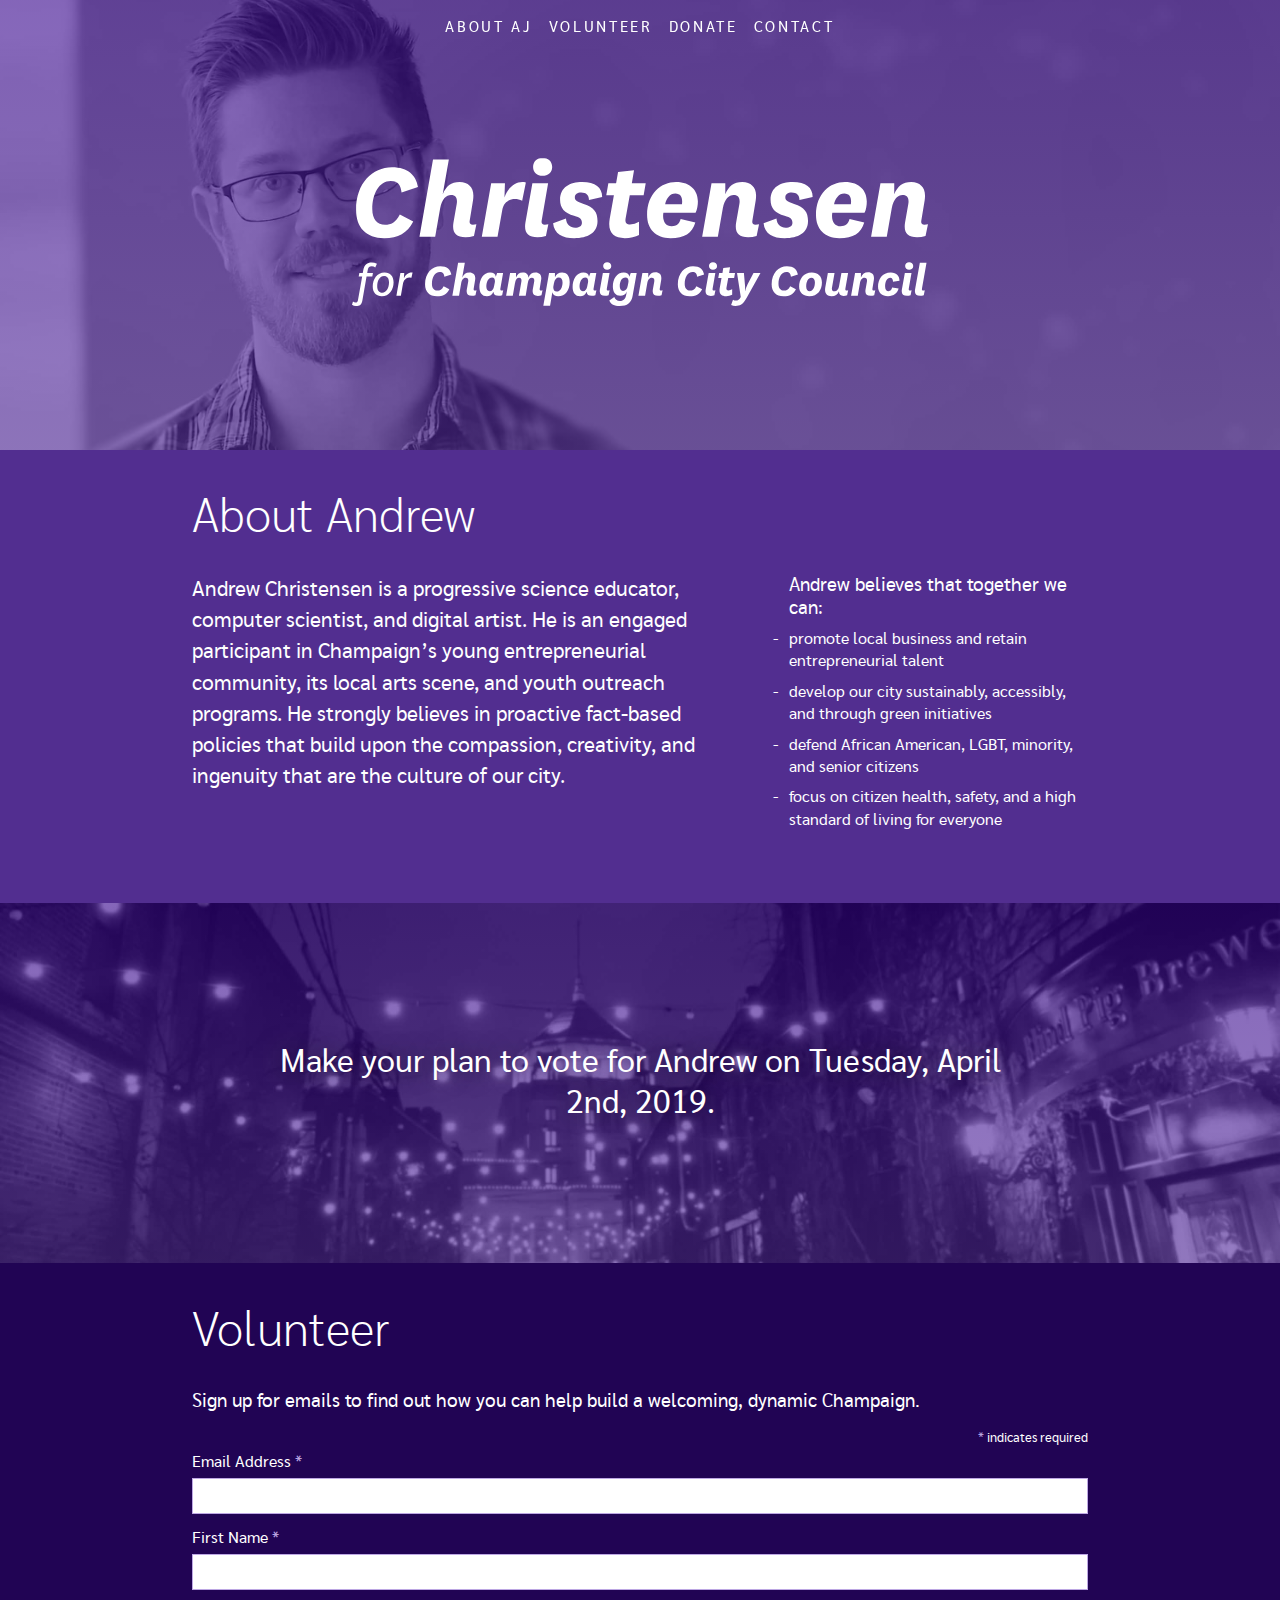
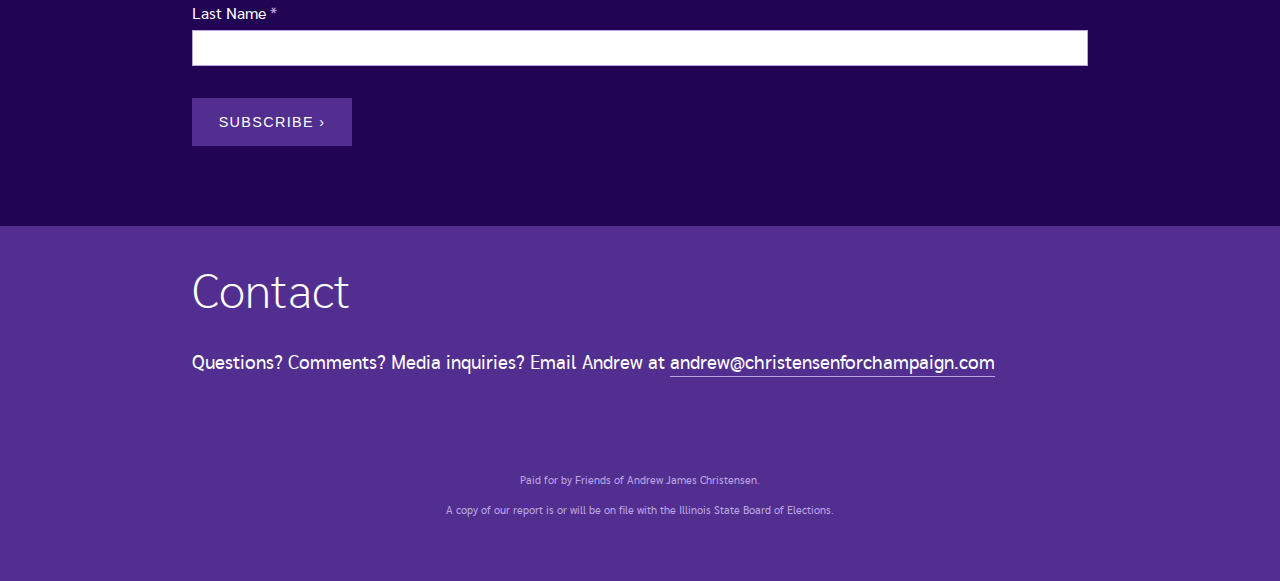
==== commit 005e51d9: "Remove subscription." ====
--- a/index.html
+++ b/index.html
@@ -16,8 +16,7 @@
   <link rel="apple-touch-icon" href="icon.png">
   
     <style type="text/css">
-    	@font-face{font-family:'sarabun_extralightregular';src:url("css/fonts/sarabun-extralight-webfont.woff2") format("woff2"),url("css/fonts/sarabun-extralight-webfont.woff") format("woff");font-weight:normal;font-style:normal}@font-face{font-family:'sarabunregular';src:url("css/fonts/sarabun-regular-webfont.woff2") format("woff2"),url("css/fonts/sarabun-regular-webfont.woff") format("woff");font-weight:normal;font-style:normal}body{font-display:auto;font-family:'sarabunregular', 'Roboto', Arial, sans-serif;font-size:16px;line-height:1;background:#522e90;color:#fff;overflow-x:hidden;margin:0}p{margin:0;padding:0;line-height:1}nav{position:fixed;z-index:10;width:100vw;top:0;will-change:auto;transition:background 0.3s ease;transition-delay:0.2s}.dark{background:rgba(42,23,74,0.9)}nav ul{list-style-type:none;margin:0;padding:0;line-height:1;display:flex;flex-direction:row;align-items:center;justify-content:center}nav ul li{margin:0;padding:0;line-height:1;text-transform:uppercase;font-size:0.925rem;letter-spacing:2pt}@media (max-width: 768px){nav ul li{font-size:0.9rem;letter-spacing:1pt}}@media (max-width: 640px){nav ul li{font-size:0.8rem;letter-spacing:1pt}}@media (max-width: 360px){nav ul li{font-size:0.7rem;letter-spacing:1pt}}nav ul li a{padding:0 0.5rem;height:3.5rem;display:flex;flex-direction:row;align-items:center;justify-content:center;color:#fff;text-decoration:none;position:relative}nav ul li a:after{content:" ";height:0.2rem;width:100%;position:absolute;background:transparent;left:0;bottom:0.6rem}@media (max-width: 768px){nav ul li a:after{opacity:0}}nav ul li a:hover:after{content:" ";height:0.2rem;width:100%;position:absolute;background:#bda7e3;left:0;bottom:0.5rem}@media (max-width: 768px){nav ul li a:hover:after{opacity:0}}nav ul li a.active:after{content:" ";height:0.2rem;width:100%;position:absolute;background:#fff;left:0;bottom:0.5rem}header{height:50vh;width:100vw;background:#bda7e3;top:0;z-index:1;background-image:url("img/aj_hero.jpg");background-position:center;background-repeat:no-repeat;background-size:cover;position:relative;display:flex;flex-direction:row;align-items:center;justify-content:center}@media (max-width: 640px){header{background-image:url("img/aj_phone3.jpg")}}@media (max-width: 400px){header{background-image:url("img/aj_phone2.jpg")}}@media (max-width: 360px){header{background-image:url("img/aj_phone3.jpg")}}@media (max-width: 640px){header{background-position:100% 0%}}header:before{content:'';position:absolute;top:0;right:0;bottom:0;left:0;background-image:linear-gradient(#33008b, #4f259a);opacity:.6}@media screen and (orientation: landscape) and (max-width: 750px){header{height:100vh}}.aj_logo{width:45vw;max-width:38rem;position:relative;z-index:10;margin-top:1rem}@media (max-width: 768px){.aj_logo{width:50vw}}@media (max-width: 640px){.aj_logo{width:70vw}}.aj_logo img{width:100%}#aj_vote{height:40vh;width:100vw;background:#bda7e3;top:0;z-index:1;margin-top:3rem;background-image:url("img/aj_champaign.jpg");background-position:center;background-repeat:no-repeat;background-size:cover;position:relative;display:flex;flex-direction:row;align-items:center;justify-content:center}@media (max-width: 768px){#aj_vote{height:30vh}}@media (max-width: 640px){#aj_vote{height:50vh}}@media (max-width: 640px){#aj_vote{background-image:url("img/aj_champaign_phone3.jpg")}}@media (max-width: 400px){#aj_vote{background-image:url("img/aj_champaign_phone2.jpg")}}@media (max-width: 360px){#aj_vote{background-image:url("img/aj_champaign_phone3.jpg")}}#aj_vote:before{content:'';position:absolute;top:0;right:0;bottom:0;left:0;background-image:linear-gradient(#33008b, #4f259a);opacity:.6}@media screen and (orientation: landscape) and (max-width: 750px){#aj_vote{height:75vh}}#aj_vote p{position:relative;z-index:20;width:60vw;font-size:2rem;text-align:center;text-shadow:0 0 1.5rem rgba(0,0,0,0.5);line-height:1.3;margin-top:0rem}@media (max-width: 640px){#aj_vote p{font-size:1.5rem;top:-0.5rem}}main{width:100vw;height:auto;min-height:10vh;z-index:20}section{width:70vw;margin:0 auto;height:auto}@media (max-width: 768px){section{width:80vw}}@media (max-width: 640px){section{width:85vw}}.volunteer_bump{width:70vw;margin:0 auto;height:auto;padding:0.05rem 0 2rem 0}@media (max-width: 768px){.volunteer_bump{width:80vw}}@media (max-width: 640px){.volunteer_bump{width:85vw}}article{margin:0 auto;padding-bottom:1rem}@media (max-width: 768px){article{max-width:80vw}}@media (max-width: 640px){article{max-width:85vw}}section p{font-size:1.2rem;line-height:1.5}@media (max-width: 640px){section p{margin-top:1.5rem !important}}section ul{list-style-type:none;margin:0;padding:0;line-height:1;display:flex;flex-direction:column}section ul li{margin:0;padding:0;line-height:1;font-size:1rem;line-height:1.4;margin-top:0rem;margin-bottom:0.5rem}section ul li:before{content:"-";position:absolute;margin-left:-1rem}section .intro{font-size:1.3rem}.list_header{line-height:1.2;margin-bottom:0.5rem}section.hero{width:100vw;height:50vh}section h3{margin:0;padding:0;line-height:1;font-size:3rem;font-weight:200;font-family:'sarabun_extralightregular', 'Roboto', Arial, sans-serif;margin:0rem 0 2rem 0;padding:2.75rem 0 0 0}section a{color:#fff;text-decoration:none;border-bottom:1pt solid #bda7e3;padding-bottom:0.2rem}section a:hover{color:#fff;text-decoration:none;border-bottom:2pt solid #fff;padding-bottom:0.2rem}.grid_two{display:grid;grid-template-columns:2fr 1fr}@media (max-width: 640px){.grid_two{grid-template-columns:1fr}}.grid_two h3{grid-column:1/-1}.copy_left{padding-right:3rem}@media (max-width: 640px){.copy_left{padding-right:0;margin-top:-1.5rem}}#aj_volunteer{padding-bottom:3rem;background:#210454;width:100vw}.link_button{width:10rem;height:3rem;display:flex;flex-direction:row;align-items:center;justify-content:center;background:#210454;margin-top:1.5rem;text-transform:uppercase;font-size:0.9rem;letter-spacing:1pt;will-change:auto;transition:opacity 0.2s ease;cursor:pointer;border:none}.link_button:hover{border:none}.link_button:hover{opacity:0.7}.link_button_light{background:#522e90;margin-bottom:1rem}#aj_donate{background:#522e90;width:100vw;padding-bottom:3rem}.small_text_right{font-size:0.9rem !important;color:#bda7e3;margin-top:2rem}footer{text-align:center;color:#bda7e3;width:70vw;margin:0 auto;margin-top:5rem;margin-bottom:4rem}@media (max-width: 640px){footer{text-align:left;width:85vw}}footer p{font-size:0.7rem;line-height:1.2 !important;margin:0;padding:0;line-height:1;margin-bottom:1rem}footer a{text-decoration:none;color:#bda7e3}footer a:hover{text-decoration:underline;color:#fff}h2{font-weight:400;font-size:1.5rem}label{font-size:1rem;margin-bottom:0.5rem}.asterisk{color:#bda7e3}.indicates-required{text-align:right;margin-bottom:0.5rem;font-size:0.8rem;margin-top:1rem}.mc-field-group{display:flex;flex-direction:column}.required{margin-bottom:1rem;border:1pt solid #bda7e3;height:2rem;border-radius:0 !important}#mc_embed_signup div.mce_inline_error{border:1pt solid #dd1100;background:#dd1100 !important}#mc_embed_signup input.mce_inline_error{border:1pt solid #dd1100 !important}.button{width:10rem;height:3rem;display:flex;flex-direction:row;align-items:center;justify-content:center;background:#522e90;margin-top:1rem;text-transform:uppercase;font-size:0.9rem !important;letter-spacing:1pt;will-change:auto;transition:opacity 0.2s ease;cursor:pointer;color:#fff;border:none;border-radius:0 !important}#mc-embedded-subscribe{-webkit-appearance:none}.button:hover{opacity:0.7}.no_show{color:#fff;text-decoration:none;border:none}.no_show:hover{color:#fff;text-decoration:none;border:none}
-    	
+    	@font-face{font-family:'sarabun_extralightregular';src:url("css/fonts/sarabun-extralight-webfont.woff2") format("woff2"),url("css/fonts/sarabun-extralight-webfont.woff") format("woff");font-weight:normal;font-style:normal}@font-face{font-family:'sarabunregular';src:url("css/fonts/sarabun-regular-webfont.woff2") format("woff2"),url("css/fonts/sarabun-regular-webfont.woff") format("woff");font-weight:normal;font-style:normal}body{font-display:auto;font-family:'sarabunregular', 'Roboto', Arial, sans-serif;font-size:16px;line-height:1;background:#522e90;color:#fff;overflow-x:hidden;margin:0}p{margin:0;padding:0;line-height:1}nav{position:fixed;z-index:10;width:100vw;top:0;will-change:auto;transition:background 0.3s ease;transition-delay:0.2s}.dark{background:rgba(42,23,74,0.9)}nav ul{list-style-type:none;margin:0;padding:0;line-height:1;display:flex;flex-direction:row;align-items:center;justify-content:center}nav ul li{margin:0;padding:0;line-height:1;text-transform:uppercase;font-size:0.925rem;letter-spacing:2pt}@media (max-width: 768px){nav ul li{font-size:0.9rem;letter-spacing:1pt}}@media (max-width: 640px){nav ul li{font-size:0.8rem;letter-spacing:1pt}}@media (max-width: 360px){nav ul li{font-size:0.7rem;letter-spacing:1pt}}nav ul li a{padding:0 0.5rem;height:3.5rem;display:flex;flex-direction:row;align-items:center;justify-content:center;color:#fff;text-decoration:none;position:relative}nav ul li a:after{content:" ";height:0.2rem;width:100%;position:absolute;background:transparent;left:0;bottom:0.6rem}@media (max-width: 768px){nav ul li a:after{opacity:0}}nav ul li a:hover:after{content:" ";height:0.2rem;width:100%;position:absolute;background:#bda7e3;left:0;bottom:0.5rem}@media (max-width: 768px){nav ul li a:hover:after{opacity:0}}nav ul li a.active:after{content:" ";height:0.2rem;width:100%;position:absolute;background:#fff;left:0;bottom:0.5rem}header{height:50vh;width:100vw;background:#bda7e3;top:0;z-index:1;background-image:url("img/aj_hero.jpg");background-position:center;background-repeat:no-repeat;background-size:cover;position:relative;display:flex;flex-direction:row;align-items:center;justify-content:center}@media (max-width: 640px){header{background-image:url("img/aj_phone3.jpg")}}@media (max-width: 400px){header{background-image:url("img/aj_phone2.jpg")}}@media (max-width: 360px){header{background-image:url("img/aj_phone3.jpg")}}@media (max-width: 640px){header{background-position:100% 0%}}header:before{content:'';position:absolute;top:0;right:0;bottom:0;left:0;background-image:linear-gradient(#33008b, #4f259a);opacity:.6}@media screen and (orientation: landscape) and (max-width: 750px){header{height:100vh}.aj_logo{width:40vw}}.aj_logo{width:45vw;max-width:38rem;position:relative;z-index:10;margin-top:1rem}@media (max-width: 768px){.aj_logo{width:50vw}}@media (max-width: 640px){.aj_logo{width:70vw}}.aj_logo img{width:100%}#aj_vote{height:40vh;width:100vw;background:#bda7e3;top:0;z-index:1;margin-top:3rem;background-image:url("img/aj_champaign.jpg");background-position:center;background-repeat:no-repeat;background-size:cover;position:relative;display:flex;flex-direction:row;align-items:center;justify-content:center}@media (max-width: 768px){#aj_vote{height:30vh}}@media (max-width: 640px){#aj_vote{height:50vh}}@media (max-width: 640px){#aj_vote{background-image:url("img/aj_champaign_phone3.jpg")}}@media (max-width: 400px){#aj_vote{background-image:url("img/aj_champaign_phone2.jpg")}}@media (max-width: 360px){#aj_vote{background-image:url("img/aj_champaign_phone3.jpg")}}#aj_vote:before{content:'';position:absolute;top:0;right:0;bottom:0;left:0;background-image:linear-gradient(#33008b, #4f259a);opacity:.6}@media screen and (orientation: landscape) and (max-width: 750px){#aj_vote{height:75vh}}#aj_vote p{position:relative;z-index:20;width:60vw;font-size:2rem;text-align:center;text-shadow:0 0 1.5rem rgba(0,0,0,0.5);line-height:1.3;margin-top:0rem}@media (max-width: 640px){#aj_vote p{font-size:1.5rem;top:-0.5rem}}main{width:100vw;height:auto;min-height:10vh;z-index:20}section{width:70vw;margin:0 auto;height:auto}@media (max-width: 768px){section{width:80vw}}@media (max-width: 640px){section{width:85vw}}.volunteer_bump{width:70vw;margin:0 auto;height:auto;padding:0.05rem 0 2rem 0}@media (max-width: 768px){.volunteer_bump{width:80vw}}@media (max-width: 640px){.volunteer_bump{width:85vw}}article{margin:0 auto;padding-bottom:1rem}@media (max-width: 768px){article{max-width:80vw}}@media (max-width: 640px){article{max-width:85vw}}section p{font-size:1.2rem;line-height:1.5}@media (max-width: 640px){section p{margin-top:1.5rem !important}}section ul{list-style-type:none;margin:0;padding:0;line-height:1;display:flex;flex-direction:column}section ul li{margin:0;padding:0;line-height:1;font-size:1rem;line-height:1.4;margin-top:0rem;margin-bottom:0.5rem}section ul li:before{content:"-";position:absolute;margin-left:-1rem}section .intro{font-size:1.3rem}.list_header{line-height:1.2;margin-bottom:0.5rem}section.hero{width:100vw;height:50vh}section h3{margin:0;padding:0;line-height:1;font-size:3rem;font-weight:200;font-family:'sarabun_extralightregular', 'Roboto', Arial, sans-serif;margin:0rem 0 2rem 0;padding:2.75rem 0 0 0}section a{color:#fff;text-decoration:none;border-bottom:1pt solid #bda7e3;padding-bottom:0.2rem}section a:hover{color:#fff;text-decoration:none;border-bottom:2pt solid #fff;padding-bottom:0.2rem}.grid_two{display:grid;grid-template-columns:2fr 1fr}@media (max-width: 640px){.grid_two{grid-template-columns:1fr}}.grid_two h3{grid-column:1/-1}.copy_left{padding-right:3rem}@media (max-width: 640px){.copy_left{padding-right:0;margin-top:-1.5rem}}#aj_volunteer{padding-bottom:3rem;background:#210454;width:100vw}.link_button{width:10rem;height:3rem;display:flex;flex-direction:row;align-items:center;justify-content:center;background:#210454;margin-top:1.5rem;text-transform:uppercase;font-size:0.9rem;letter-spacing:1pt;will-change:auto;transition:opacity 0.2s ease;cursor:pointer;border:none}.link_button:hover{border:none}.link_button:hover{opacity:0.7}.link_button_light{background:#522e90;margin-bottom:1rem}#aj_donate{background:#522e90;width:100vw;padding-bottom:3rem}.small_text_right{font-size:0.9rem !important;color:#bda7e3;margin-top:2rem}#aj_contact a{word-break:break-all}footer{text-align:center;color:#bda7e3;width:70vw;margin:0 auto;margin-top:5rem;margin-bottom:4rem}@media (max-width: 640px){footer{text-align:left;width:85vw}}footer p{font-size:0.7rem;line-height:1.2 !important;margin:0;padding:0;line-height:1;margin-bottom:1rem}footer a{text-decoration:none;color:#bda7e3}footer a:hover{text-decoration:underline;color:#fff}h2{font-weight:400;font-size:1.5rem}label{font-size:1rem;margin-bottom:0.5rem}.asterisk{color:#bda7e3}.indicates-required{text-align:right;margin-bottom:0.5rem;font-size:0.8rem;margin-top:1rem}.mc-field-group{display:flex;flex-direction:column}.required{margin-bottom:1rem;border:1pt solid #bda7e3;height:2rem;border-radius:0 !important}#mc_embed_signup div.mce_inline_error{border:1pt solid #dd1100;background:#dd1100 !important}#mc_embed_signup input.mce_inline_error{border:1pt solid #dd1100 !important}.button{width:10rem;height:3rem;display:flex;flex-direction:row;align-items:center;justify-content:center;background:#522e90;margin-top:1rem;text-transform:uppercase;font-size:0.9rem !important;letter-spacing:1pt;will-change:auto;transition:opacity 0.2s ease;cursor:pointer;color:#fff;border:none;border-radius:0 !important}#mc-embedded-subscribe{-webkit-appearance:none}.button:hover{opacity:0.7}.no_show{color:#fff;text-decoration:none;border:none}.no_show:hover{color:#fff;text-decoration:none;border:none}
     	/*# sourceMappingURL=aj.css.map */
     </style>
 
@@ -73,18 +72,6 @@
 					<p>Make your plan to vote for Andrew on Tuesday, April 2nd, 2019.</p>
 				</section>
 
-				<section id="aj_donate">
-						<article class="volunteer_bump">
-							<h3>Donate</h3>
-							<div>
-							<p>Donate securly online today to help build a stronger community. Your donation helps us get the word out to Champaign.</p>
-							<a class="link_button" href="https://secure.actblue.com/donate/friends-of-andrew-james-christensen-1">
-								donate now &rsaquo;
-							</a>
-							<p class="small_text_right">or write a check made out to the Candidate Political Committee “Friends of Andrew James Christensen”.<br/>
-							Please mail checks to: 716 W White St, Champaign, IL 61820</p>
-						</article>
-				</section>
 		
 		<section id="aj_volunteer">
 			
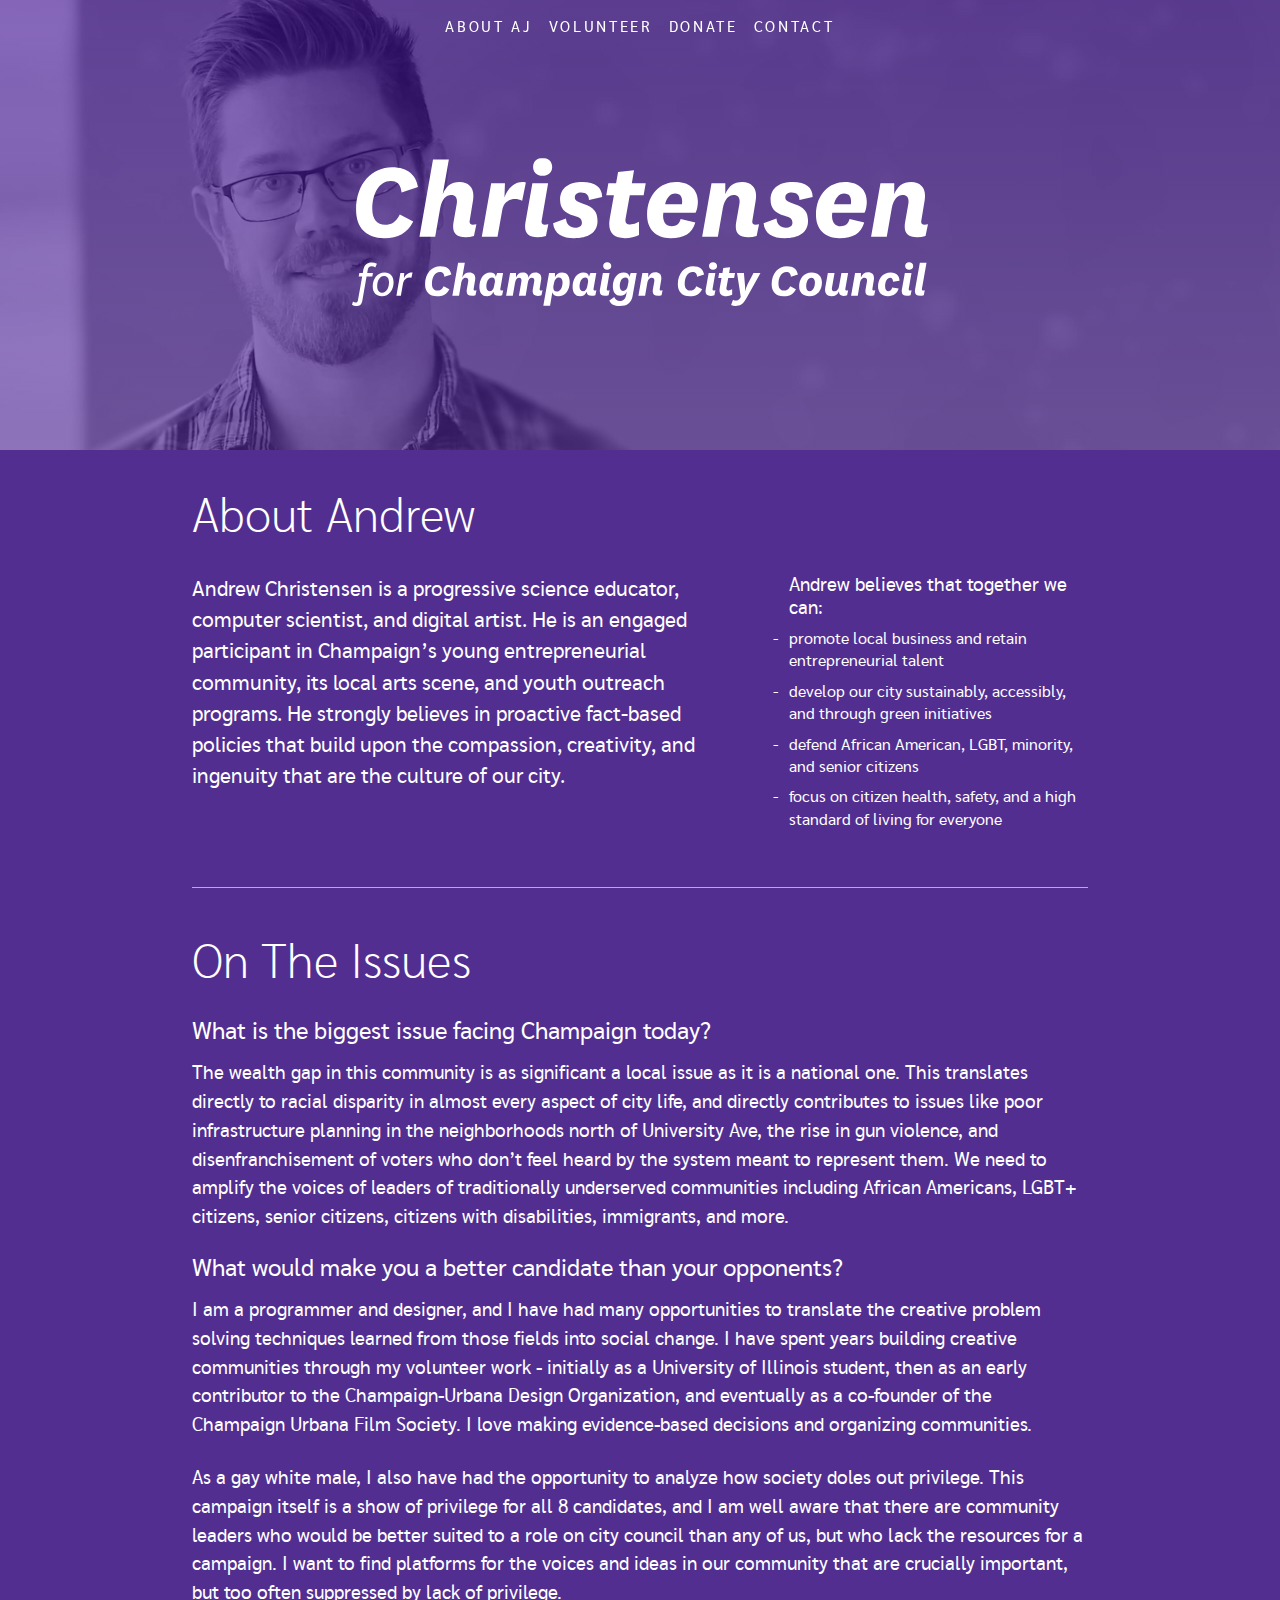
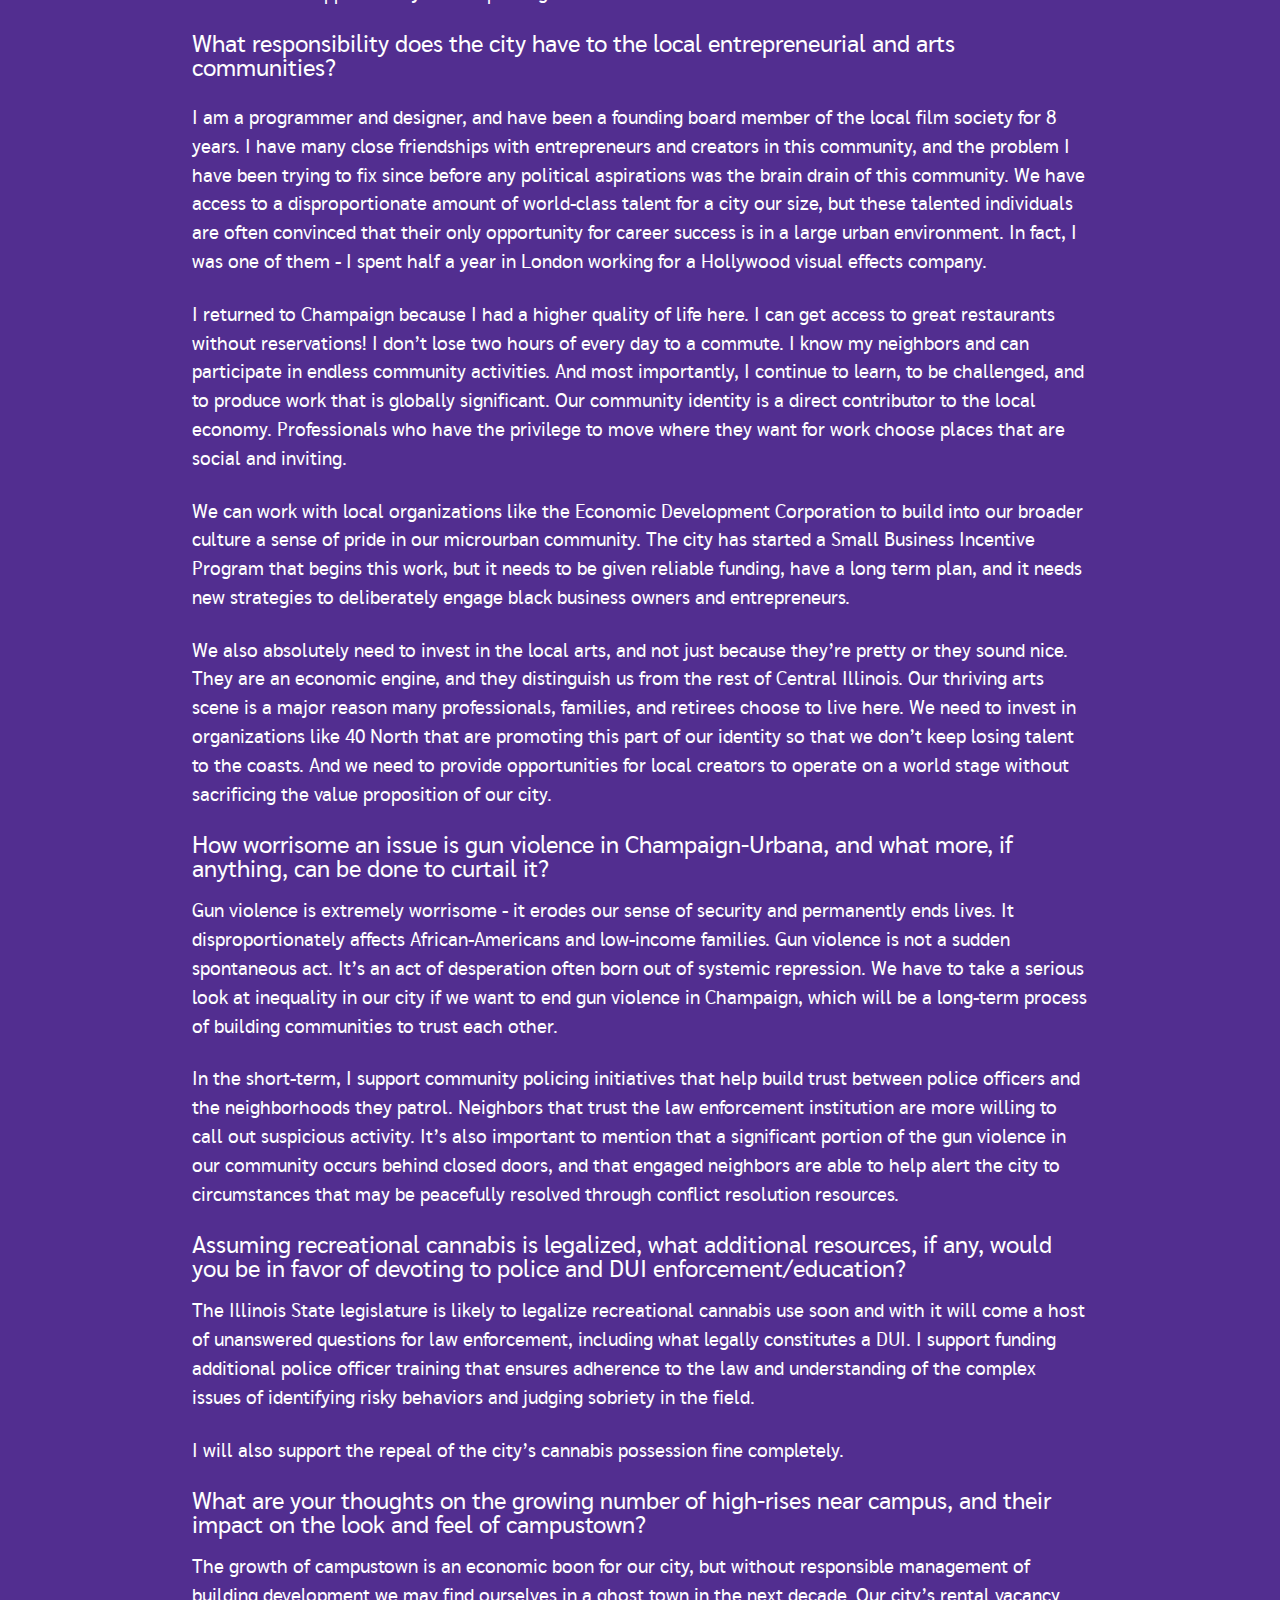
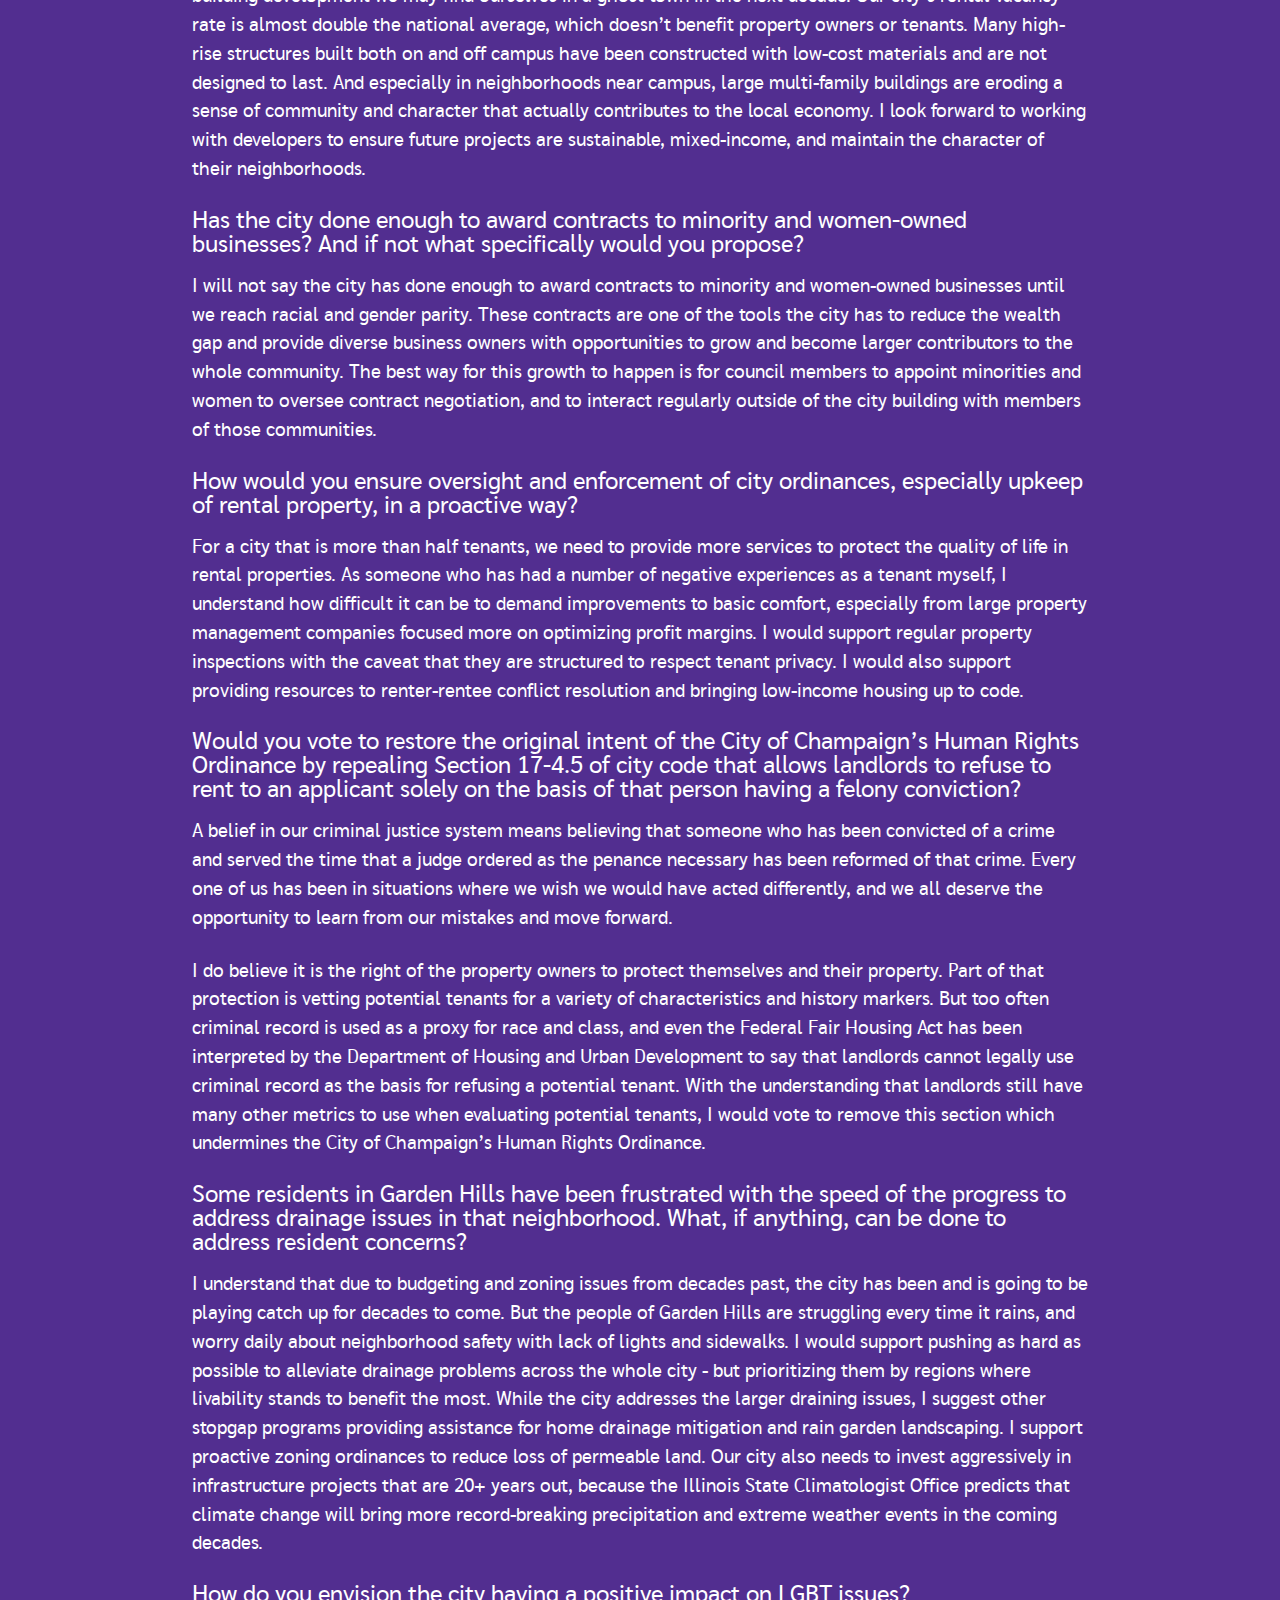
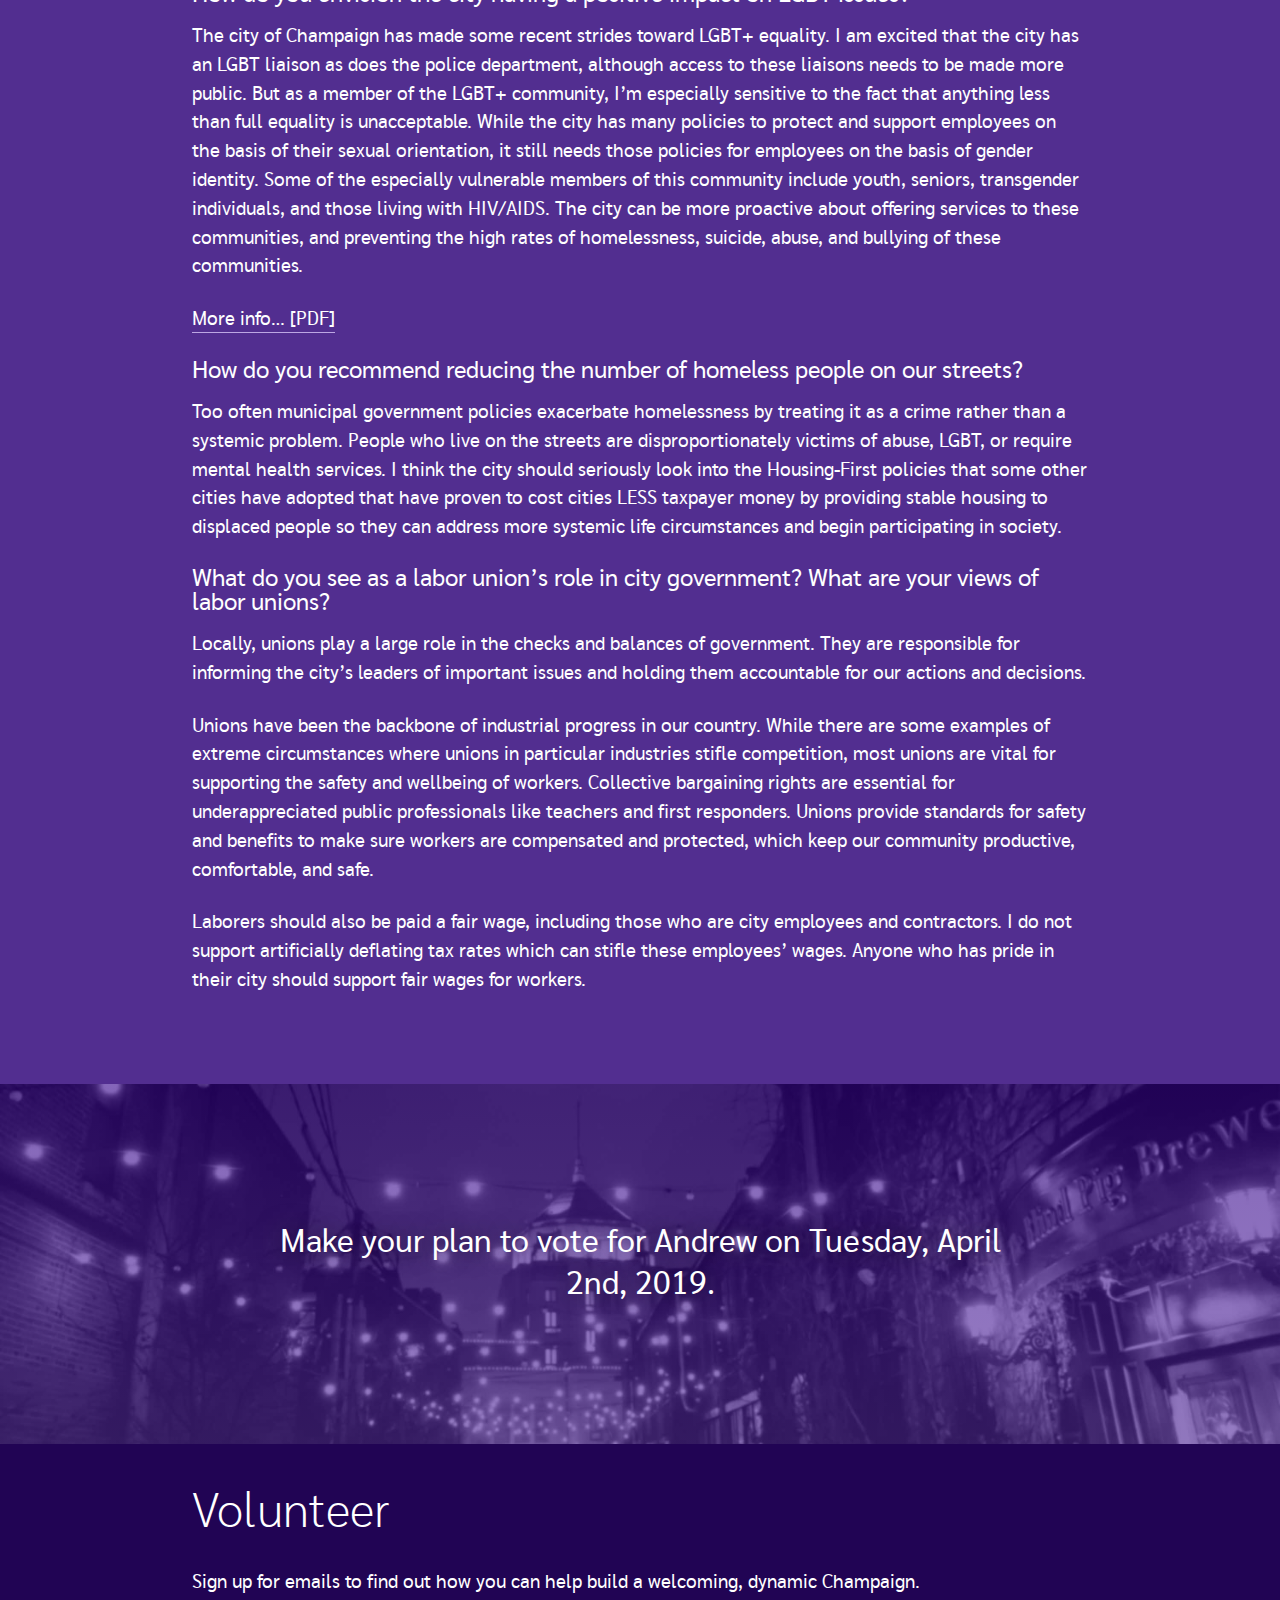
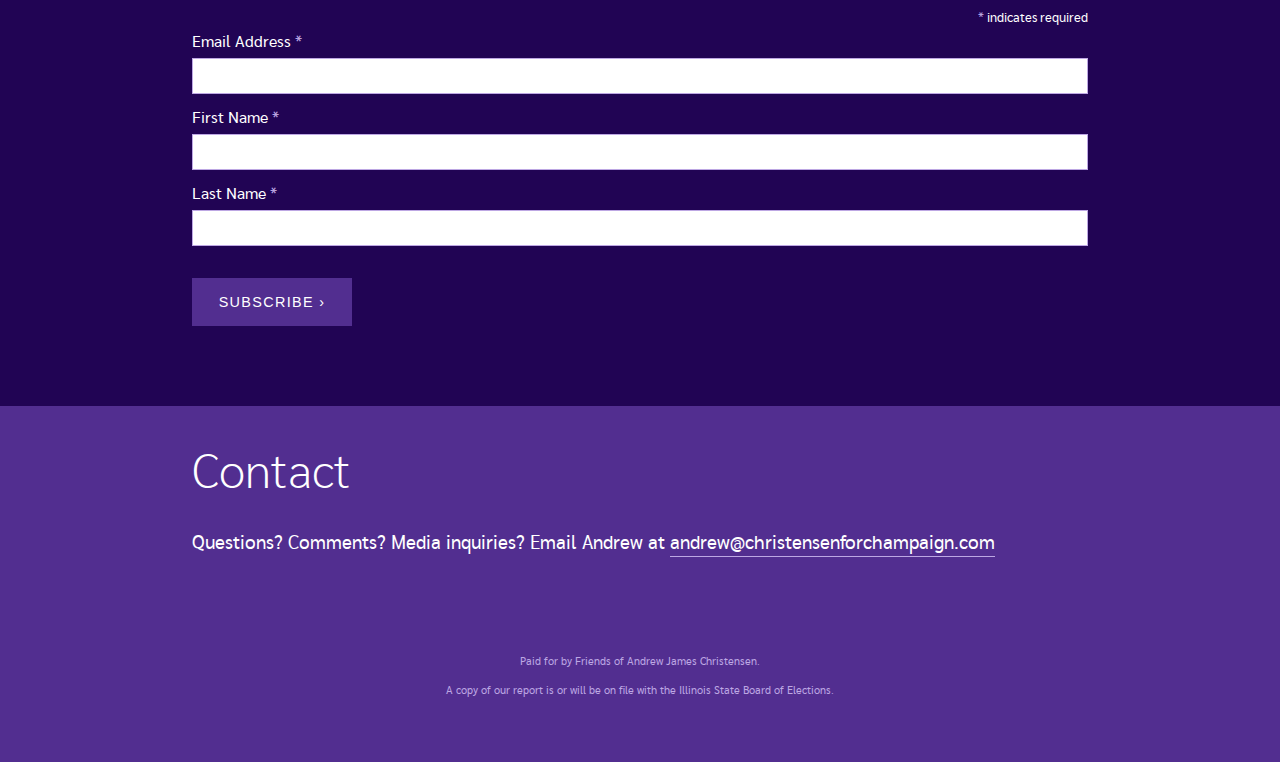
==== commit 04c5f9b4: "Intermediate copy commit." ====
--- a/index.html
+++ b/index.html
@@ -16,7 +16,7 @@
   <link rel="apple-touch-icon" href="icon.png">
   
     <style type="text/css">
-    	@font-face{font-family:'sarabun_extralightregular';src:url("css/fonts/sarabun-extralight-webfont.woff2") format("woff2"),url("css/fonts/sarabun-extralight-webfont.woff") format("woff");font-weight:normal;font-style:normal}@font-face{font-family:'sarabunregular';src:url("css/fonts/sarabun-regular-webfont.woff2") format("woff2"),url("css/fonts/sarabun-regular-webfont.woff") format("woff");font-weight:normal;font-style:normal}body{font-display:auto;font-family:'sarabunregular', 'Roboto', Arial, sans-serif;font-size:16px;line-height:1;background:#522e90;color:#fff;overflow-x:hidden;margin:0}p{margin:0;padding:0;line-height:1}nav{position:fixed;z-index:10;width:100vw;top:0;will-change:auto;transition:background 0.3s ease;transition-delay:0.2s}.dark{background:rgba(42,23,74,0.9)}nav ul{list-style-type:none;margin:0;padding:0;line-height:1;display:flex;flex-direction:row;align-items:center;justify-content:center}nav ul li{margin:0;padding:0;line-height:1;text-transform:uppercase;font-size:0.925rem;letter-spacing:2pt}@media (max-width: 768px){nav ul li{font-size:0.9rem;letter-spacing:1pt}}@media (max-width: 640px){nav ul li{font-size:0.8rem;letter-spacing:1pt}}@media (max-width: 360px){nav ul li{font-size:0.7rem;letter-spacing:1pt}}nav ul li a{padding:0 0.5rem;height:3.5rem;display:flex;flex-direction:row;align-items:center;justify-content:center;color:#fff;text-decoration:none;position:relative}nav ul li a:after{content:" ";height:0.2rem;width:100%;position:absolute;background:transparent;left:0;bottom:0.6rem}@media (max-width: 768px){nav ul li a:after{opacity:0}}nav ul li a:hover:after{content:" ";height:0.2rem;width:100%;position:absolute;background:#bda7e3;left:0;bottom:0.5rem}@media (max-width: 768px){nav ul li a:hover:after{opacity:0}}nav ul li a.active:after{content:" ";height:0.2rem;width:100%;position:absolute;background:#fff;left:0;bottom:0.5rem}header{height:50vh;width:100vw;background:#bda7e3;top:0;z-index:1;background-image:url("img/aj_hero.jpg");background-position:center;background-repeat:no-repeat;background-size:cover;position:relative;display:flex;flex-direction:row;align-items:center;justify-content:center}@media (max-width: 640px){header{background-image:url("img/aj_phone3.jpg")}}@media (max-width: 400px){header{background-image:url("img/aj_phone2.jpg")}}@media (max-width: 360px){header{background-image:url("img/aj_phone3.jpg")}}@media (max-width: 640px){header{background-position:100% 0%}}header:before{content:'';position:absolute;top:0;right:0;bottom:0;left:0;background-image:linear-gradient(#33008b, #4f259a);opacity:.6}@media screen and (orientation: landscape) and (max-width: 750px){header{height:100vh}.aj_logo{width:40vw}}.aj_logo{width:45vw;max-width:38rem;position:relative;z-index:10;margin-top:1rem}@media (max-width: 768px){.aj_logo{width:50vw}}@media (max-width: 640px){.aj_logo{width:70vw}}.aj_logo img{width:100%}#aj_vote{height:40vh;width:100vw;background:#bda7e3;top:0;z-index:1;margin-top:3rem;background-image:url("img/aj_champaign.jpg");background-position:center;background-repeat:no-repeat;background-size:cover;position:relative;display:flex;flex-direction:row;align-items:center;justify-content:center}@media (max-width: 768px){#aj_vote{height:30vh}}@media (max-width: 640px){#aj_vote{height:50vh}}@media (max-width: 640px){#aj_vote{background-image:url("img/aj_champaign_phone3.jpg")}}@media (max-width: 400px){#aj_vote{background-image:url("img/aj_champaign_phone2.jpg")}}@media (max-width: 360px){#aj_vote{background-image:url("img/aj_champaign_phone3.jpg")}}#aj_vote:before{content:'';position:absolute;top:0;right:0;bottom:0;left:0;background-image:linear-gradient(#33008b, #4f259a);opacity:.6}@media screen and (orientation: landscape) and (max-width: 750px){#aj_vote{height:75vh}}#aj_vote p{position:relative;z-index:20;width:60vw;font-size:2rem;text-align:center;text-shadow:0 0 1.5rem rgba(0,0,0,0.5);line-height:1.3;margin-top:0rem}@media (max-width: 640px){#aj_vote p{font-size:1.5rem;top:-0.5rem}}main{width:100vw;height:auto;min-height:10vh;z-index:20}section{width:70vw;margin:0 auto;height:auto}@media (max-width: 768px){section{width:80vw}}@media (max-width: 640px){section{width:85vw}}.volunteer_bump{width:70vw;margin:0 auto;height:auto;padding:0.05rem 0 2rem 0}@media (max-width: 768px){.volunteer_bump{width:80vw}}@media (max-width: 640px){.volunteer_bump{width:85vw}}article{margin:0 auto;padding-bottom:1rem}@media (max-width: 768px){article{max-width:80vw}}@media (max-width: 640px){article{max-width:85vw}}section p{font-size:1.2rem;line-height:1.5}@media (max-width: 640px){section p{margin-top:1.5rem !important}}section ul{list-style-type:none;margin:0;padding:0;line-height:1;display:flex;flex-direction:column}section ul li{margin:0;padding:0;line-height:1;font-size:1rem;line-height:1.4;margin-top:0rem;margin-bottom:0.5rem}section ul li:before{content:"-";position:absolute;margin-left:-1rem}section .intro{font-size:1.3rem}.list_header{line-height:1.2;margin-bottom:0.5rem}section.hero{width:100vw;height:50vh}section h3{margin:0;padding:0;line-height:1;font-size:3rem;font-weight:200;font-family:'sarabun_extralightregular', 'Roboto', Arial, sans-serif;margin:0rem 0 2rem 0;padding:2.75rem 0 0 0}section a{color:#fff;text-decoration:none;border-bottom:1pt solid #bda7e3;padding-bottom:0.2rem}section a:hover{color:#fff;text-decoration:none;border-bottom:2pt solid #fff;padding-bottom:0.2rem}.grid_two{display:grid;grid-template-columns:2fr 1fr}@media (max-width: 640px){.grid_two{grid-template-columns:1fr}}.grid_two h3{grid-column:1/-1}.copy_left{padding-right:3rem}@media (max-width: 640px){.copy_left{padding-right:0;margin-top:-1.5rem}}#aj_volunteer{padding-bottom:3rem;background:#210454;width:100vw}.link_button{width:10rem;height:3rem;display:flex;flex-direction:row;align-items:center;justify-content:center;background:#210454;margin-top:1.5rem;text-transform:uppercase;font-size:0.9rem;letter-spacing:1pt;will-change:auto;transition:opacity 0.2s ease;cursor:pointer;border:none}.link_button:hover{border:none}.link_button:hover{opacity:0.7}.link_button_light{background:#522e90;margin-bottom:1rem}#aj_donate{background:#522e90;width:100vw;padding-bottom:3rem}.small_text_right{font-size:0.9rem !important;color:#bda7e3;margin-top:2rem}#aj_contact a{word-break:break-all}footer{text-align:center;color:#bda7e3;width:70vw;margin:0 auto;margin-top:5rem;margin-bottom:4rem}@media (max-width: 640px){footer{text-align:left;width:85vw}}footer p{font-size:0.7rem;line-height:1.2 !important;margin:0;padding:0;line-height:1;margin-bottom:1rem}footer a{text-decoration:none;color:#bda7e3}footer a:hover{text-decoration:underline;color:#fff}h2{font-weight:400;font-size:1.5rem}label{font-size:1rem;margin-bottom:0.5rem}.asterisk{color:#bda7e3}.indicates-required{text-align:right;margin-bottom:0.5rem;font-size:0.8rem;margin-top:1rem}.mc-field-group{display:flex;flex-direction:column}.required{margin-bottom:1rem;border:1pt solid #bda7e3;height:2rem;border-radius:0 !important}#mc_embed_signup div.mce_inline_error{border:1pt solid #dd1100;background:#dd1100 !important}#mc_embed_signup input.mce_inline_error{border:1pt solid #dd1100 !important}.button{width:10rem;height:3rem;display:flex;flex-direction:row;align-items:center;justify-content:center;background:#522e90;margin-top:1rem;text-transform:uppercase;font-size:0.9rem !important;letter-spacing:1pt;will-change:auto;transition:opacity 0.2s ease;cursor:pointer;color:#fff;border:none;border-radius:0 !important}#mc-embedded-subscribe{-webkit-appearance:none}.button:hover{opacity:0.7}.no_show{color:#fff;text-decoration:none;border:none}.no_show:hover{color:#fff;text-decoration:none;border:none}
+    	@font-face{font-family:'sarabun_extralightregular';src:url("css/fonts/sarabun-extralight-webfont.woff2") format("woff2"),url("css/fonts/sarabun-extralight-webfont.woff") format("woff");font-weight:normal;font-style:normal}@font-face{font-family:'sarabunregular';src:url("css/fonts/sarabun-regular-webfont.woff2") format("woff2"),url("css/fonts/sarabun-regular-webfont.woff") format("woff");font-weight:normal;font-style:normal}body{font-display:auto;font-family:'sarabunregular', 'Roboto', Arial, sans-serif;font-size:16px;line-height:1;background:#522e90;color:#fff;overflow-x:hidden;margin:0}p{margin:0;padding:0;line-height:1}nav{position:fixed;z-index:10;width:100vw;top:0;will-change:auto;-webkit-transition:background 0.3s ease;transition:background 0.3s ease;-webkit-transition-delay:0.2s;transition-delay:0.2s}.dark{background:rgba(42,23,74,0.9)}nav ul{list-style-type:none;margin:0;padding:0;line-height:1;display:-webkit-box;display:-webkit-flex;display:flex;-webkit-box-orient:horizontal;-webkit-box-direction:normal;-webkit-flex-direction:row;flex-direction:row;-webkit-box-align:center;-webkit-align-items:center;align-items:center;-webkit-box-pack:center;-webkit-justify-content:center;justify-content:center}nav ul li{margin:0;padding:0;line-height:1;text-transform:uppercase;font-size:0.925rem;letter-spacing:2pt}@media (max-width: 768px){nav ul li{font-size:0.9rem;letter-spacing:1pt}}@media (max-width: 640px){nav ul li{font-size:0.8rem;letter-spacing:1pt}}@media (max-width: 360px){nav ul li{font-size:0.7rem;letter-spacing:1pt}}nav ul li a{padding:0 0.5rem;height:3.5rem;display:-webkit-box;display:-webkit-flex;display:flex;-webkit-box-orient:horizontal;-webkit-box-direction:normal;-webkit-flex-direction:row;flex-direction:row;-webkit-box-align:center;-webkit-align-items:center;align-items:center;-webkit-box-pack:center;-webkit-justify-content:center;justify-content:center;color:#fff;text-decoration:none;position:relative}nav ul li a:after{content:" ";height:0.2rem;width:100%;position:absolute;background:transparent;left:0;bottom:0.6rem}@media (max-width: 768px){nav ul li a:after{opacity:0}}nav ul li a:hover:after{content:" ";height:0.2rem;width:100%;position:absolute;background:#bda7e3;left:0;bottom:0.5rem}@media (max-width: 768px){nav ul li a:hover:after{opacity:0}}nav ul li a.active:after{content:" ";height:0.2rem;width:100%;position:absolute;background:#fff;left:0;bottom:0.5rem}header{height:50vh;width:100vw;background:#bda7e3;top:0;z-index:1;background-image:url("img/aj_hero.jpg");background-position:center;background-repeat:no-repeat;background-size:cover;position:relative;display:-webkit-box;display:-webkit-flex;display:flex;-webkit-box-orient:horizontal;-webkit-box-direction:normal;-webkit-flex-direction:row;flex-direction:row;-webkit-box-align:center;-webkit-align-items:center;align-items:center;-webkit-box-pack:center;-webkit-justify-content:center;justify-content:center}@media (max-width: 640px){header{background-image:url("img/aj_phone3.jpg")}}@media (max-width: 400px){header{background-image:url("img/aj_phone2.jpg")}}@media (max-width: 360px){header{background-image:url("img/aj_phone3.jpg")}}@media (max-width: 640px){header{background-position:100% 0%}}header:before{content:'';position:absolute;top:0;right:0;bottom:0;left:0;background-image:-webkit-linear-gradient(#33008b, #4f259a);background-image:linear-gradient(#33008b, #4f259a);opacity:.6}@media screen and (orientation: landscape) and (max-width: 750px){header{height:100vh}.aj_logo{width:40vw}}.aj_logo{width:45vw;max-width:38rem;position:relative;z-index:10;margin-top:1rem}@media (max-width: 768px){.aj_logo{width:50vw}}@media (max-width: 640px){.aj_logo{width:70vw}}.aj_logo img{width:100%}#aj_vote{height:40vh;width:100vw;background:#bda7e3;top:0;z-index:1;margin-top:3rem;background-image:url("img/aj_champaign.jpg");background-position:center;background-repeat:no-repeat;background-size:cover;position:relative;display:-webkit-box;display:-webkit-flex;display:flex;-webkit-box-orient:horizontal;-webkit-box-direction:normal;-webkit-flex-direction:row;flex-direction:row;-webkit-box-align:center;-webkit-align-items:center;align-items:center;-webkit-box-pack:center;-webkit-justify-content:center;justify-content:center}@media (max-width: 768px){#aj_vote{height:30vh}}@media (max-width: 640px){#aj_vote{height:50vh}}@media (max-width: 640px){#aj_vote{background-image:url("img/aj_champaign_phone3.jpg")}}@media (max-width: 400px){#aj_vote{background-image:url("img/aj_champaign_phone2.jpg")}}@media (max-width: 360px){#aj_vote{background-image:url("img/aj_champaign_phone3.jpg")}}#aj_vote:before{content:'';position:absolute;top:0;right:0;bottom:0;left:0;background-image:-webkit-linear-gradient(#33008b, #4f259a);background-image:linear-gradient(#33008b, #4f259a);opacity:.6}@media screen and (orientation: landscape) and (max-width: 750px){#aj_vote{height:75vh}}#aj_vote p{position:relative;z-index:20;width:60vw;font-size:2rem;text-align:center;text-shadow:0 0 1.5rem rgba(0,0,0,0.5);line-height:1.3;margin-top:0rem}@media (max-width: 640px){#aj_vote p{font-size:1.5rem;top:-0.5rem}}main{width:100vw;height:auto;min-height:10vh;z-index:20}section{width:70vw;margin:0 auto;height:auto}@media (max-width: 768px){section{width:80vw}}@media (max-width: 640px){section{width:85vw}}.volunteer_bump{width:70vw;margin:0 auto;height:auto;padding:0.05rem 0 2rem 0}@media (max-width: 768px){.volunteer_bump{width:80vw}}@media (max-width: 640px){.volunteer_bump{width:85vw}}article{margin:0 auto;padding-bottom:1rem}@media (max-width: 768px){article{max-width:80vw}}@media (max-width: 640px){article{max-width:85vw}}section p{font-size:1.2rem;line-height:1.5}@media (max-width: 640px){section p{margin-top:1.5rem !important}}section ul{list-style-type:none;margin:0;padding:0;line-height:1;display:-webkit-box;display:-webkit-flex;display:flex;-webkit-box-orient:vertical;-webkit-box-direction:normal;-webkit-flex-direction:column;flex-direction:column}section ul li{margin:0;padding:0;line-height:1;font-size:1rem;line-height:1.4;margin-top:0rem;margin-bottom:0.5rem}section ul li:before{content:"-";position:absolute;margin-left:-1rem}section .intro{font-size:1.3rem}.list_header{line-height:1.2;margin-bottom:0.5rem}section.hero{width:100vw;height:50vh}section h3{margin:0;padding:0;line-height:1;font-size:3rem;font-weight:200;font-family:'sarabun_extralightregular', 'Roboto', Arial, sans-serif;margin:0rem 0 2rem 0;padding:2.75rem 0 0 0}section a{color:#fff;text-decoration:none;border-bottom:1pt solid #bda7e3;padding-bottom:0.2rem}section a:hover{color:#fff;text-decoration:none;border-bottom:2pt solid #fff;padding-bottom:0.2rem}.grid_two{display:grid;grid-template-columns:2fr 1fr}@media (max-width: 640px){.grid_two{grid-template-columns:1fr}}.grid_two h3{grid-column:1/-1}.copy_left{padding-right:3rem}@media (max-width: 640px){.copy_left{padding-right:0;margin-top:-1.5rem}}.positions{padding-top:0.5rem;margin-top:2rem;border-top:1pt solid #bda7e3}.positions h4{font-weight:400;font-size:1.5rem;margin-bottom:1rem !important;margin:0;padding:0;line-height:1}.positions p{margin-bottom:1.5rem}#aj_volunteer{padding-bottom:3rem;background:#210454;width:100vw}.link_button{width:10rem;height:3rem;display:-webkit-box;display:-webkit-flex;display:flex;-webkit-box-orient:horizontal;-webkit-box-direction:normal;-webkit-flex-direction:row;flex-direction:row;-webkit-box-align:center;-webkit-align-items:center;align-items:center;-webkit-box-pack:center;-webkit-justify-content:center;justify-content:center;background:#210454;margin-top:1.5rem;text-transform:uppercase;font-size:0.9rem;letter-spacing:1pt;will-change:auto;-webkit-transition:opacity 0.2s ease;transition:opacity 0.2s ease;cursor:pointer;border:none}.link_button:hover{border:none}.link_button:hover{opacity:0.7}.link_button_light{background:#522e90;margin-bottom:1rem}#aj_donate{background:#522e90;width:100vw;padding-bottom:3rem}.small_text_right{font-size:0.9rem !important;color:#bda7e3;margin-top:2rem}#aj_contact a{word-break:break-all}footer{text-align:center;color:#bda7e3;width:70vw;margin:0 auto;margin-top:5rem;margin-bottom:4rem}@media (max-width: 640px){footer{text-align:left;width:85vw}}footer p{font-size:0.7rem;line-height:1.2 !important;margin:0;padding:0;line-height:1;margin-bottom:1rem}footer a{text-decoration:none;color:#bda7e3}footer a:hover{text-decoration:underline;color:#fff}h2{font-weight:400;font-size:1.5rem}label{font-size:1rem;margin-bottom:0.5rem}.asterisk{color:#bda7e3}.indicates-required{text-align:right;margin-bottom:0.5rem;font-size:0.8rem;margin-top:1rem}.mc-field-group{display:-webkit-box;display:-webkit-flex;display:flex;-webkit-box-orient:vertical;-webkit-box-direction:normal;-webkit-flex-direction:column;flex-direction:column}.required{margin-bottom:1rem;border:1pt solid #bda7e3;height:2rem;border-radius:0 !important}#mc_embed_signup div.mce_inline_error{border:1pt solid #dd1100;background:#dd1100 !important}#mc_embed_signup input.mce_inline_error{border:1pt solid #dd1100 !important}.button{width:10rem;height:3rem;display:-webkit-box;display:-webkit-flex;display:flex;-webkit-box-orient:horizontal;-webkit-box-direction:normal;-webkit-flex-direction:row;flex-direction:row;-webkit-box-align:center;-webkit-align-items:center;align-items:center;-webkit-box-pack:center;-webkit-justify-content:center;justify-content:center;background:#522e90;margin-top:1rem;text-transform:uppercase;font-size:0.9rem !important;letter-spacing:1pt;will-change:auto;-webkit-transition:opacity 0.2s ease;transition:opacity 0.2s ease;cursor:pointer;color:#fff;border:none;border-radius:0 !important}#mc-embedded-subscribe{-webkit-appearance:none}.button:hover{opacity:0.7}.no_show{color:#fff;text-decoration:none;border:none}.no_show:hover{color:#fff;text-decoration:none;border:none}
     	/*# sourceMappingURL=aj.css.map */
     </style>
 
@@ -63,6 +63,102 @@
 							<li>defend African American, LGBT, minority, and senior citizens</li>
 							<li>focus on citizen health, safety, and a high standard of living for everyone</li>
 							</ul>
+						</div>
+						
+					</article>
+					
+					<article class="positions">
+						<h3>On The Issues</h3>
+						
+						<div class="issue">
+							<h4>What is the biggest issue facing Champaign today?</h4>
+							<p>The wealth gap in this community is as significant a local issue as it is a national one. This translates directly to racial disparity in almost every aspect of city life, and directly contributes to issues like poor infrastructure planning in the neighborhoods north of University Ave, the rise in gun violence, and disenfranchisement of voters who don’t feel heard by the system meant to represent them. We need to amplify the voices of leaders of traditionally underserved communities including African Americans, LGBT+ citizens, senior citizens, citizens with disabilities, immigrants, and more.</p>
+						</div>
+						
+						<div class="issue">
+							<h4>What would make you a better candidate than your opponents?</h4>
+							<p>I am a programmer and designer, and I have had many opportunities to translate the creative problem solving techniques learned from those fields into social change. I have spent years building creative communities through my volunteer work - initially as a University of Illinois student, then as an early contributor to the Champaign-Urbana Design Organization, and eventually as a co-founder of the Champaign Urbana Film Society. I love making evidence-based decisions and organizing communities.</p>
+							<p>As a gay white male, I also have had the opportunity to analyze how society doles out privilege. This campaign itself is a show of privilege for all 8 candidates, and I am well aware that there are community leaders who would be better suited to a role on city council than any of us, but who lack the resources for a campaign. I want to find platforms for the voices and ideas in our community that are crucially important, but too often suppressed by lack of privilege.</p>
+						</div>
+						
+						<div class="issue">
+							<h4>What responsibility does the city have to the local entrepreneurial and arts communities?</h4>
+							<p></p>
+						</div>
+						
+						<div class="issue">
+							<h4></h4>
+							<p>I am a programmer and designer, and have been a founding board member of the local film society for 8 years. I have many close friendships with entrepreneurs and creators in this community, and the problem I have been trying to fix since before any political aspirations was the brain drain of this community. We have access to a disproportionate amount of world-class talent for a city our size, but these talented individuals are often convinced that their only opportunity for career success is in a large urban environment. In fact, I was one of them - I spent half a year in London working for a Hollywood visual effects company.</p>
+		
+		<p>I returned to Champaign because I had a higher quality of life here. I can get access to great restaurants without reservations! I don’t lose two hours of every day to a commute. I know my neighbors and can participate in endless community activities. And most importantly, I continue to learn, to be challenged, and to produce work that is globally significant. Our community identity is a direct contributor to the local economy. Professionals who have the privilege to move where they want for work choose places that are social and inviting.</p>
+		
+		<p>We can work with local organizations like the Economic Development Corporation to build into our broader culture a sense of pride in our microurban community. The city has started a Small Business Incentive Program that begins this work, but it needs to be given reliable funding, have a long term plan, and it needs new strategies to deliberately engage black business owners and entrepreneurs.</p>
+		
+		<p>We also absolutely need to invest in the local arts, and not just because they’re pretty or they sound nice. They are an economic engine, and they distinguish us from the rest of Central Illinois. Our thriving arts scene is a major reason many professionals, families, and retirees choose to live here. We need to invest in organizations like 40 North that are promoting this part of our identity so that we don’t keep losing talent to the coasts. And we need to provide opportunities for local creators to operate on a world stage without sacrificing the value proposition of our city.
+		</p>
+						</div>
+						
+						<div class="issue">
+							<h4>How worrisome an issue is gun violence in Champaign-Urbana, and what more, if anything, can be done to curtail it?</h4>
+							<p>Gun violence is extremely worrisome - it erodes our sense of security and permanently ends lives. It disproportionately affects African-Americans and low-income families. Gun violence is not a sudden spontaneous act. It’s an act of desperation often born out of systemic repression. We have to take a serious look at inequality in our city if we want to end gun violence in Champaign, which will be a long-term process of building communities to trust each other.</p>
+		
+		<p>In the short-term, I support community policing initiatives that help build trust between police officers and the neighborhoods they patrol. Neighbors that trust the law enforcement institution are more willing to call out suspicious activity. It’s also important to mention that a significant portion of the gun violence in our community occurs behind closed doors, and that engaged neighbors are able to help alert the city to circumstances that may be peacefully resolved through conflict resolution resources.
+		</p>
+						</div>
+						
+						<div class="issue">
+							<h4>Assuming recreational cannabis is legalized, what additional resources, if any, would you be in favor of devoting to police and DUI enforcement/education?</h4>
+							<p>The Illinois State legislature is likely to legalize recreational cannabis use soon and with it will come a host of unanswered questions for law enforcement, including what legally constitutes a DUI. I support funding additional police officer training that ensures adherence to the law and understanding of the complex issues of identifying risky behaviors and judging sobriety in the field.</p>
+							<p>I will also support the repeal of the city’s cannabis possession fine completely.</p>
+						</div>
+						
+						<div class="issue">
+							<h4>What are your thoughts on the growing number of high-rises near campus, and their impact on the look and feel of campustown?</h4>
+							<p>The growth of campustown is an economic boon for our city, but without responsible management of building development we may find ourselves in a ghost town in the next decade. Our city’s rental vacancy rate is almost double the national average, which doesn’t benefit property owners or tenants. Many high-rise structures built both on and off campus have been constructed with low-cost materials and are not designed to last. And especially in neighborhoods near campus, large multi-family buildings are eroding a sense of community and character that actually contributes to the local economy. I look forward to working with developers to ensure future projects are sustainable, mixed-income, and maintain the character of their neighborhoods.</p>
+						</div>
+						
+						<div class="issue">
+							<h4>Has the city done enough to award contracts to minority and women-owned businesses? And if not what specifically would you propose?</h4>
+							<p>I will not say the city has done enough to award contracts to minority and women-owned businesses until we reach racial and gender parity. These contracts are one of the tools the city has to reduce the wealth gap and provide diverse business owners with opportunities to grow and become larger contributors to the whole community. The best way for this growth to happen is for council members to appoint minorities and women to oversee contract negotiation, and to interact regularly outside of the city building with members of those communities.
+		</p>
+						</div>
+						
+						<div class="issue">
+							<h4>How would you ensure oversight and enforcement of city ordinances, especially upkeep of rental property, in a proactive way?</h4>
+							<p>For a city that is more than half tenants, we need to provide more services to protect the quality of life in rental properties. As someone who has had a number of negative experiences as a tenant myself, I understand how difficult it can be to demand improvements to basic comfort, especially from large property management companies focused more on optimizing profit margins. I would support regular property inspections with the caveat that they are structured to respect tenant privacy. I would also support providing resources to renter-rentee conflict resolution and bringing low-income housing up to code.</p>
+						</div>
+						
+						<div class="issue">
+							<h4>Would you vote to restore the original intent of the City of Champaign’s Human Rights Ordinance by repealing Section 17-4.5 of city code that allows landlords to refuse to rent to an applicant solely on the basis of that person having a felony conviction?</h4>
+							<p>A belief in our criminal justice system means believing that someone who has been convicted of a crime and served the time that a judge ordered as the penance necessary has been reformed of that crime. Every one of us has been in situations where we wish we would have acted differently, and we all deserve the opportunity to learn from our mistakes and move forward.</p>
+		
+		<p>I do believe it is the right of the property owners to protect themselves and their property. Part of that protection is vetting potential tenants for a variety of characteristics and history markers. But too often criminal record is used as a proxy for race and class, and even the Federal Fair Housing Act has been interpreted by the Department of Housing and Urban Development to say that landlords cannot legally use criminal record as the basis for refusing a potential tenant. With the understanding that landlords still have many other metrics to use when evaluating potential tenants, I would vote to remove this section which undermines the City of Champaign’s Human Rights Ordinance.
+		</p>
+						</div>
+						
+						<div class="issue">
+							<h4>Some residents in Garden Hills have been frustrated with the speed of the progress to address drainage issues in that neighborhood. What, if anything, can be done to address resident concerns?</h4>
+							<div class="description_issue">
+								<p>I understand that due to budgeting and zoning issues from decades past, the city has been and is going to be playing catch up for decades to come. But the people of Garden Hills are struggling every time it rains, and worry daily about neighborhood safety with lack of lights and sidewalks. I would support pushing as hard as possible to alleviate drainage problems across the whole city - but prioritizing them by regions where livability stands to benefit the most. While the city addresses the larger draining issues, I suggest other stopgap programs providing assistance for home drainage mitigation and rain garden landscaping. I support proactive zoning ordinances to reduce loss of permeable land. Our city also needs to invest aggressively in infrastructure projects that are 20+ years out, because the Illinois State Climatologist Office predicts that climate change will bring more record-breaking precipitation and extreme weather events in the coming decades.</p>
+							</div>
+						</div>
+						
+						<div class="issue">
+							<h4>How do you envision the city having a positive impact on LGBT issues?</h4>
+							<p>The city of Champaign has made some recent strides toward LGBT+ equality. I am excited that the city has an LGBT liaison as does the police department, although access to these liaisons needs to be made more public. But as a member of the LGBT+ community, I’m especially sensitive to the fact that anything less than full equality is unacceptable. While the city has many policies to protect and support employees on the basis of their sexual orientation, it still needs those policies for employees on the basis of gender identity. Some of the especially vulnerable members of this community include youth, seniors, transgender individuals, and those living with HIV/AIDS. The city can be more proactive about offering services to these communities, and preventing the high rates of homelessness, suicide, abuse, and bullying of these communities.</p>
+							<p><a href="https://assets2.hrc.org/files/assets/resources/MEI-2018-Champaign-Illinois.pdf?_ga=2.85146843.333938169.1553964055-1930410359.1551755599">More info… [PDF]</a></p>
+						</div>
+						
+						<div class="issue">
+							<h4>How do you recommend reducing the number of homeless people on our streets?</h4>
+							<p>Too often municipal government policies exacerbate homelessness by treating it as a crime rather than a systemic problem. People who live on the streets are disproportionately victims of abuse, LGBT, or require mental health services. I think the city should seriously look into the Housing-First policies that some other cities have adopted that have proven to cost cities LESS taxpayer money by providing stable housing to displaced people so they can address more systemic life circumstances and begin participating in society.</p>
+						</div>
+						
+						<div class="issue">
+							<h4>What do you see as a labor union’s role in city government? What are your views of labor unions?</h4>
+							<p>Locally, unions play a large role in the checks and balances of government. They are responsible for informing the city’s leaders of important issues and holding them accountable for our actions and decisions.</p>
+							<p>Unions have been the backbone of industrial progress in our country. While there are some examples of extreme circumstances where unions in particular industries stifle competition, most unions are vital for supporting the safety and wellbeing of workers. Collective bargaining rights are essential for underappreciated public professionals like teachers and first responders. Unions provide standards for safety and benefits to make sure workers are compensated and protected, which keep our community productive, comfortable, and safe.</p>
+							<p>Laborers should also be paid a fair wage, including those who are city employees and contractors. I do not support artificially deflating tax rates which can stifle these employees’ wages. Anyone who has pride in their city should support fair wages for workers.</p>
 						</div>
 						
 					</article>
@@ -187,6 +283,26 @@
 		  console.log('Family B is available');
 		});
 		
+		
+		//https://isabelcastillo.com/toggle-showhide-multiple-elements-with-pure-javascript
+		
+		function toggleDocs(event) {
+		
+		    if (event.target && event.target.className == 'clickable-heading') {
+		
+		        var next = event.target.nextElementSibling;
+		
+		
+		        if (next.style.display == "none") {
+		            next.style.display = "block";
+		
+		        } else {
+		            next.style.display = "none";
+		        }
+		    }
+		}
+		
+		document.addEventListener('click', toggleDocs, true);
 	</script>
 
 <!-- Global site tag (gtag.js) - Google Analytics -->
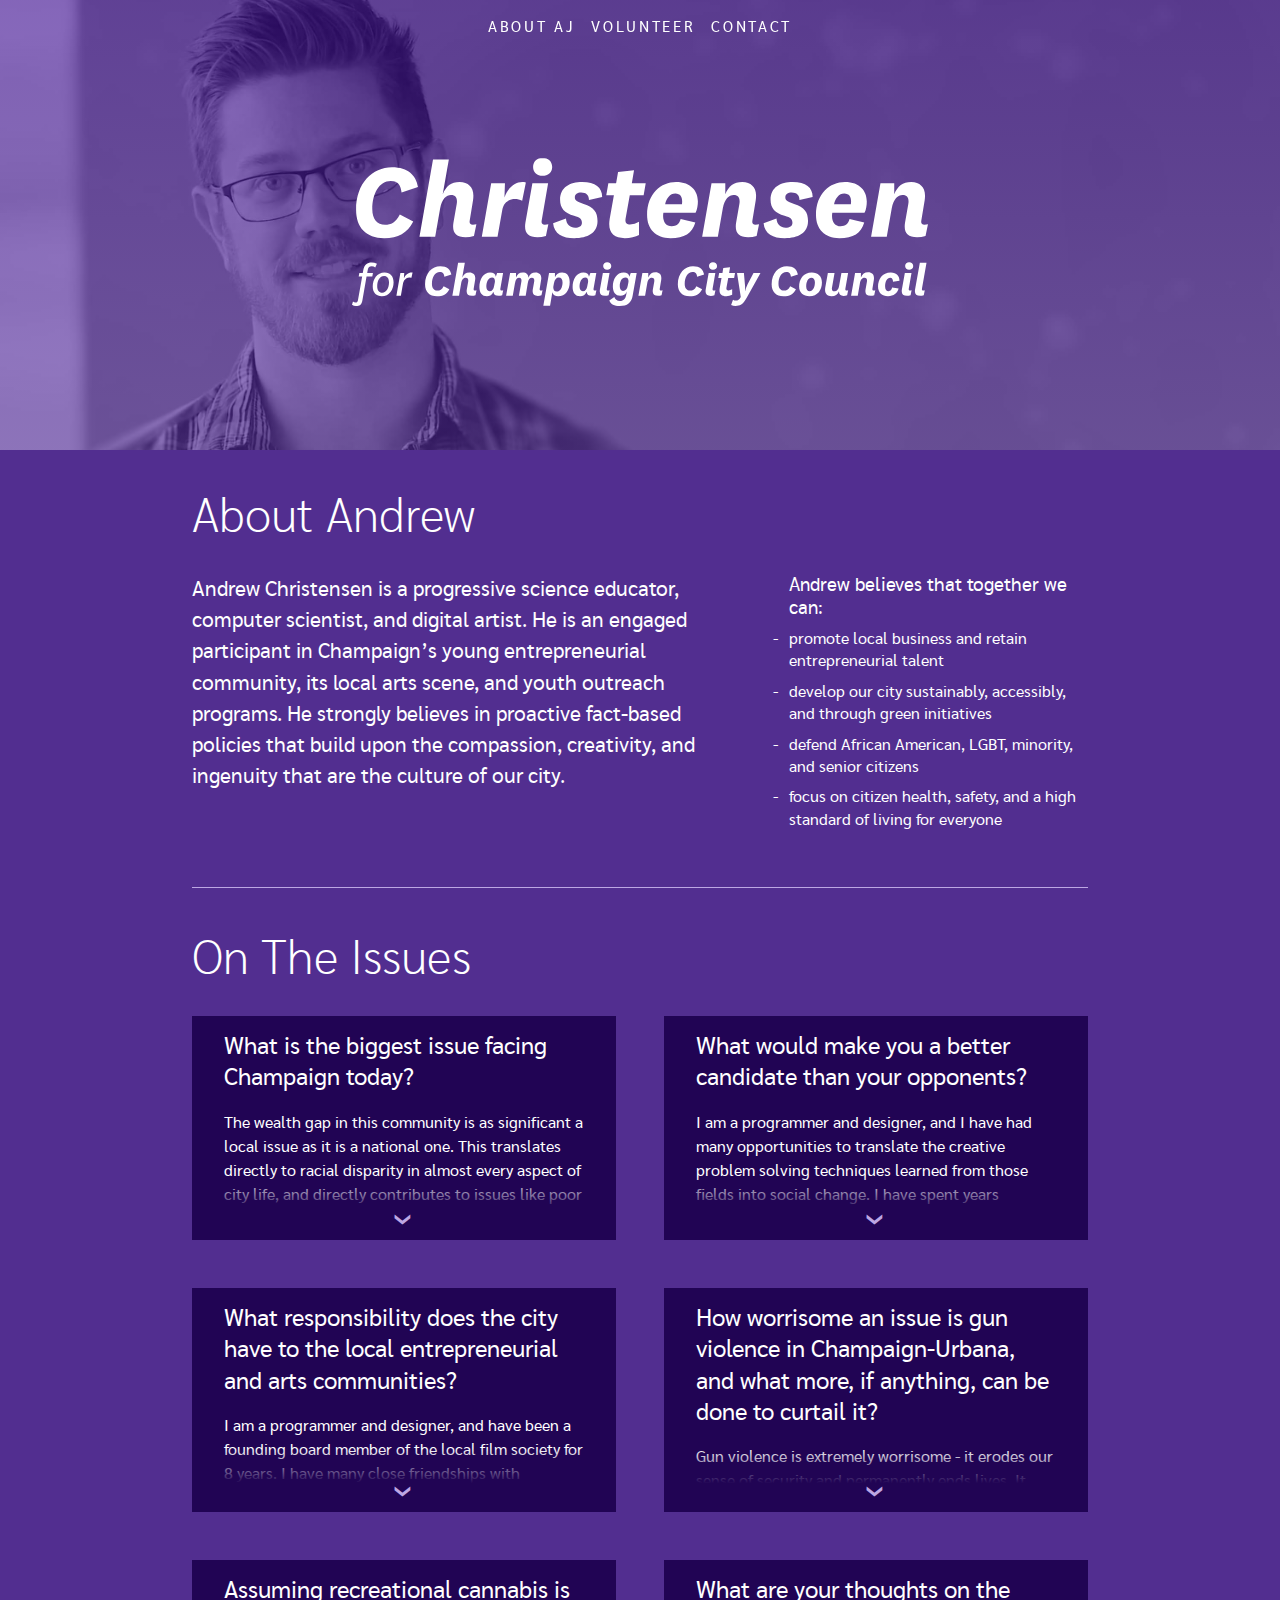
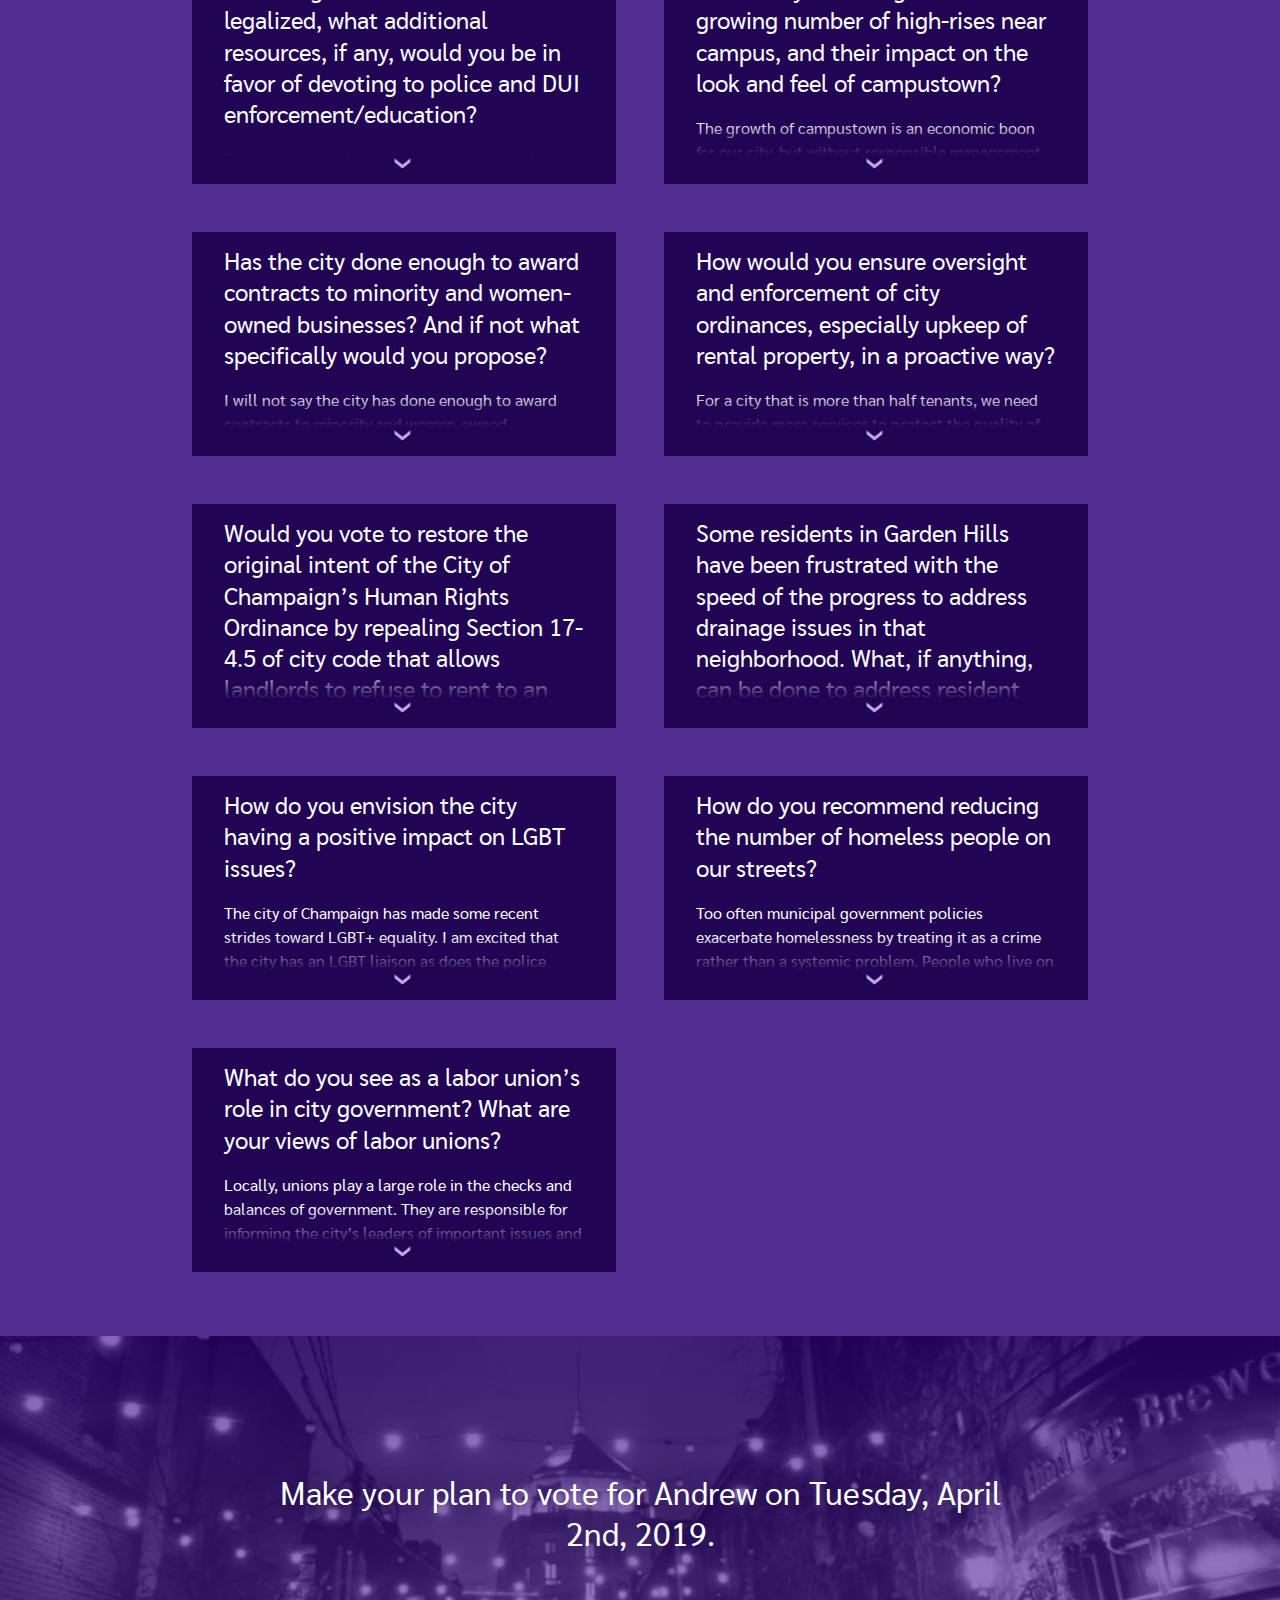
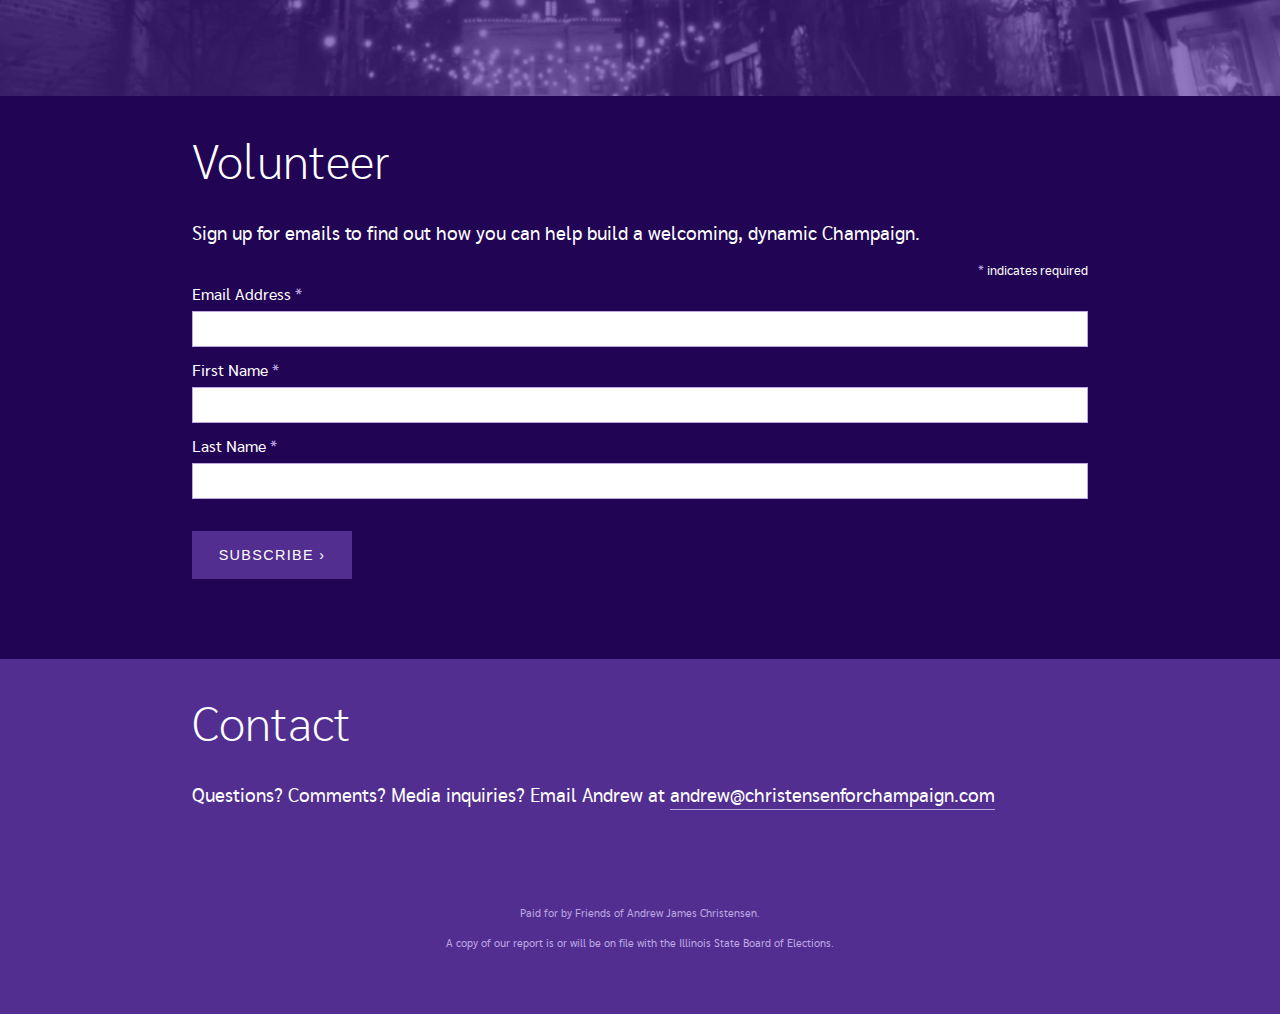
==== commit cbfd12cb: "Fancy issues." ====
--- a/index.html
+++ b/index.html
@@ -16,7 +16,8 @@
   <link rel="apple-touch-icon" href="icon.png">
   
     <style type="text/css">
-    	@font-face{font-family:'sarabun_extralightregular';src:url("css/fonts/sarabun-extralight-webfont.woff2") format("woff2"),url("css/fonts/sarabun-extralight-webfont.woff") format("woff");font-weight:normal;font-style:normal}@font-face{font-family:'sarabunregular';src:url("css/fonts/sarabun-regular-webfont.woff2") format("woff2"),url("css/fonts/sarabun-regular-webfont.woff") format("woff");font-weight:normal;font-style:normal}body{font-display:auto;font-family:'sarabunregular', 'Roboto', Arial, sans-serif;font-size:16px;line-height:1;background:#522e90;color:#fff;overflow-x:hidden;margin:0}p{margin:0;padding:0;line-height:1}nav{position:fixed;z-index:10;width:100vw;top:0;will-change:auto;-webkit-transition:background 0.3s ease;transition:background 0.3s ease;-webkit-transition-delay:0.2s;transition-delay:0.2s}.dark{background:rgba(42,23,74,0.9)}nav ul{list-style-type:none;margin:0;padding:0;line-height:1;display:-webkit-box;display:-webkit-flex;display:flex;-webkit-box-orient:horizontal;-webkit-box-direction:normal;-webkit-flex-direction:row;flex-direction:row;-webkit-box-align:center;-webkit-align-items:center;align-items:center;-webkit-box-pack:center;-webkit-justify-content:center;justify-content:center}nav ul li{margin:0;padding:0;line-height:1;text-transform:uppercase;font-size:0.925rem;letter-spacing:2pt}@media (max-width: 768px){nav ul li{font-size:0.9rem;letter-spacing:1pt}}@media (max-width: 640px){nav ul li{font-size:0.8rem;letter-spacing:1pt}}@media (max-width: 360px){nav ul li{font-size:0.7rem;letter-spacing:1pt}}nav ul li a{padding:0 0.5rem;height:3.5rem;display:-webkit-box;display:-webkit-flex;display:flex;-webkit-box-orient:horizontal;-webkit-box-direction:normal;-webkit-flex-direction:row;flex-direction:row;-webkit-box-align:center;-webkit-align-items:center;align-items:center;-webkit-box-pack:center;-webkit-justify-content:center;justify-content:center;color:#fff;text-decoration:none;position:relative}nav ul li a:after{content:" ";height:0.2rem;width:100%;position:absolute;background:transparent;left:0;bottom:0.6rem}@media (max-width: 768px){nav ul li a:after{opacity:0}}nav ul li a:hover:after{content:" ";height:0.2rem;width:100%;position:absolute;background:#bda7e3;left:0;bottom:0.5rem}@media (max-width: 768px){nav ul li a:hover:after{opacity:0}}nav ul li a.active:after{content:" ";height:0.2rem;width:100%;position:absolute;background:#fff;left:0;bottom:0.5rem}header{height:50vh;width:100vw;background:#bda7e3;top:0;z-index:1;background-image:url("img/aj_hero.jpg");background-position:center;background-repeat:no-repeat;background-size:cover;position:relative;display:-webkit-box;display:-webkit-flex;display:flex;-webkit-box-orient:horizontal;-webkit-box-direction:normal;-webkit-flex-direction:row;flex-direction:row;-webkit-box-align:center;-webkit-align-items:center;align-items:center;-webkit-box-pack:center;-webkit-justify-content:center;justify-content:center}@media (max-width: 640px){header{background-image:url("img/aj_phone3.jpg")}}@media (max-width: 400px){header{background-image:url("img/aj_phone2.jpg")}}@media (max-width: 360px){header{background-image:url("img/aj_phone3.jpg")}}@media (max-width: 640px){header{background-position:100% 0%}}header:before{content:'';position:absolute;top:0;right:0;bottom:0;left:0;background-image:-webkit-linear-gradient(#33008b, #4f259a);background-image:linear-gradient(#33008b, #4f259a);opacity:.6}@media screen and (orientation: landscape) and (max-width: 750px){header{height:100vh}.aj_logo{width:40vw}}.aj_logo{width:45vw;max-width:38rem;position:relative;z-index:10;margin-top:1rem}@media (max-width: 768px){.aj_logo{width:50vw}}@media (max-width: 640px){.aj_logo{width:70vw}}.aj_logo img{width:100%}#aj_vote{height:40vh;width:100vw;background:#bda7e3;top:0;z-index:1;margin-top:3rem;background-image:url("img/aj_champaign.jpg");background-position:center;background-repeat:no-repeat;background-size:cover;position:relative;display:-webkit-box;display:-webkit-flex;display:flex;-webkit-box-orient:horizontal;-webkit-box-direction:normal;-webkit-flex-direction:row;flex-direction:row;-webkit-box-align:center;-webkit-align-items:center;align-items:center;-webkit-box-pack:center;-webkit-justify-content:center;justify-content:center}@media (max-width: 768px){#aj_vote{height:30vh}}@media (max-width: 640px){#aj_vote{height:50vh}}@media (max-width: 640px){#aj_vote{background-image:url("img/aj_champaign_phone3.jpg")}}@media (max-width: 400px){#aj_vote{background-image:url("img/aj_champaign_phone2.jpg")}}@media (max-width: 360px){#aj_vote{background-image:url("img/aj_champaign_phone3.jpg")}}#aj_vote:before{content:'';position:absolute;top:0;right:0;bottom:0;left:0;background-image:-webkit-linear-gradient(#33008b, #4f259a);background-image:linear-gradient(#33008b, #4f259a);opacity:.6}@media screen and (orientation: landscape) and (max-width: 750px){#aj_vote{height:75vh}}#aj_vote p{position:relative;z-index:20;width:60vw;font-size:2rem;text-align:center;text-shadow:0 0 1.5rem rgba(0,0,0,0.5);line-height:1.3;margin-top:0rem}@media (max-width: 640px){#aj_vote p{font-size:1.5rem;top:-0.5rem}}main{width:100vw;height:auto;min-height:10vh;z-index:20}section{width:70vw;margin:0 auto;height:auto}@media (max-width: 768px){section{width:80vw}}@media (max-width: 640px){section{width:85vw}}.volunteer_bump{width:70vw;margin:0 auto;height:auto;padding:0.05rem 0 2rem 0}@media (max-width: 768px){.volunteer_bump{width:80vw}}@media (max-width: 640px){.volunteer_bump{width:85vw}}article{margin:0 auto;padding-bottom:1rem}@media (max-width: 768px){article{max-width:80vw}}@media (max-width: 640px){article{max-width:85vw}}section p{font-size:1.2rem;line-height:1.5}@media (max-width: 640px){section p{margin-top:1.5rem !important}}section ul{list-style-type:none;margin:0;padding:0;line-height:1;display:-webkit-box;display:-webkit-flex;display:flex;-webkit-box-orient:vertical;-webkit-box-direction:normal;-webkit-flex-direction:column;flex-direction:column}section ul li{margin:0;padding:0;line-height:1;font-size:1rem;line-height:1.4;margin-top:0rem;margin-bottom:0.5rem}section ul li:before{content:"-";position:absolute;margin-left:-1rem}section .intro{font-size:1.3rem}.list_header{line-height:1.2;margin-bottom:0.5rem}section.hero{width:100vw;height:50vh}section h3{margin:0;padding:0;line-height:1;font-size:3rem;font-weight:200;font-family:'sarabun_extralightregular', 'Roboto', Arial, sans-serif;margin:0rem 0 2rem 0;padding:2.75rem 0 0 0}section a{color:#fff;text-decoration:none;border-bottom:1pt solid #bda7e3;padding-bottom:0.2rem}section a:hover{color:#fff;text-decoration:none;border-bottom:2pt solid #fff;padding-bottom:0.2rem}.grid_two{display:grid;grid-template-columns:2fr 1fr}@media (max-width: 640px){.grid_two{grid-template-columns:1fr}}.grid_two h3{grid-column:1/-1}.copy_left{padding-right:3rem}@media (max-width: 640px){.copy_left{padding-right:0;margin-top:-1.5rem}}.positions{padding-top:0.5rem;margin-top:2rem;border-top:1pt solid #bda7e3}.positions h4{font-weight:400;font-size:1.5rem;margin-bottom:1rem !important;margin:0;padding:0;line-height:1}.positions p{margin-bottom:1.5rem}#aj_volunteer{padding-bottom:3rem;background:#210454;width:100vw}.link_button{width:10rem;height:3rem;display:-webkit-box;display:-webkit-flex;display:flex;-webkit-box-orient:horizontal;-webkit-box-direction:normal;-webkit-flex-direction:row;flex-direction:row;-webkit-box-align:center;-webkit-align-items:center;align-items:center;-webkit-box-pack:center;-webkit-justify-content:center;justify-content:center;background:#210454;margin-top:1.5rem;text-transform:uppercase;font-size:0.9rem;letter-spacing:1pt;will-change:auto;-webkit-transition:opacity 0.2s ease;transition:opacity 0.2s ease;cursor:pointer;border:none}.link_button:hover{border:none}.link_button:hover{opacity:0.7}.link_button_light{background:#522e90;margin-bottom:1rem}#aj_donate{background:#522e90;width:100vw;padding-bottom:3rem}.small_text_right{font-size:0.9rem !important;color:#bda7e3;margin-top:2rem}#aj_contact a{word-break:break-all}footer{text-align:center;color:#bda7e3;width:70vw;margin:0 auto;margin-top:5rem;margin-bottom:4rem}@media (max-width: 640px){footer{text-align:left;width:85vw}}footer p{font-size:0.7rem;line-height:1.2 !important;margin:0;padding:0;line-height:1;margin-bottom:1rem}footer a{text-decoration:none;color:#bda7e3}footer a:hover{text-decoration:underline;color:#fff}h2{font-weight:400;font-size:1.5rem}label{font-size:1rem;margin-bottom:0.5rem}.asterisk{color:#bda7e3}.indicates-required{text-align:right;margin-bottom:0.5rem;font-size:0.8rem;margin-top:1rem}.mc-field-group{display:-webkit-box;display:-webkit-flex;display:flex;-webkit-box-orient:vertical;-webkit-box-direction:normal;-webkit-flex-direction:column;flex-direction:column}.required{margin-bottom:1rem;border:1pt solid #bda7e3;height:2rem;border-radius:0 !important}#mc_embed_signup div.mce_inline_error{border:1pt solid #dd1100;background:#dd1100 !important}#mc_embed_signup input.mce_inline_error{border:1pt solid #dd1100 !important}.button{width:10rem;height:3rem;display:-webkit-box;display:-webkit-flex;display:flex;-webkit-box-orient:horizontal;-webkit-box-direction:normal;-webkit-flex-direction:row;flex-direction:row;-webkit-box-align:center;-webkit-align-items:center;align-items:center;-webkit-box-pack:center;-webkit-justify-content:center;justify-content:center;background:#522e90;margin-top:1rem;text-transform:uppercase;font-size:0.9rem !important;letter-spacing:1pt;will-change:auto;-webkit-transition:opacity 0.2s ease;transition:opacity 0.2s ease;cursor:pointer;color:#fff;border:none;border-radius:0 !important}#mc-embedded-subscribe{-webkit-appearance:none}.button:hover{opacity:0.7}.no_show{color:#fff;text-decoration:none;border:none}.no_show:hover{color:#fff;text-decoration:none;border:none}
+    	@font-face{font-family:'sarabun_extralightregular';src:url("css/fonts/sarabun-extralight-webfont.woff2") format("woff2"),url("css/fonts/sarabun-extralight-webfont.woff") format("woff");font-weight:normal;font-style:normal}@font-face{font-family:'sarabunregular';src:url("css/fonts/sarabun-regular-webfont.woff2") format("woff2"),url("css/fonts/sarabun-regular-webfont.woff") format("woff");font-weight:normal;font-style:normal}body{font-display:auto;font-family:'sarabunregular', 'Roboto', Arial, sans-serif;font-size:16px;line-height:1;background:#522e90;color:#fff;overflow-x:hidden;margin:0}p{margin:0;padding:0;line-height:1}nav{position:fixed;z-index:10;width:100vw;top:0;will-change:auto;transition:background 0.3s ease;transition-delay:0.2s}.dark{background:rgba(42,23,74,0.9)}nav ul{list-style-type:none;margin:0;padding:0;line-height:1;display:flex;flex-direction:row;align-items:center;justify-content:center}nav ul li{margin:0;padding:0;line-height:1;text-transform:uppercase;font-size:0.925rem;letter-spacing:2pt}@media (max-width: 768px){nav ul li{font-size:0.9rem;letter-spacing:1pt}}@media (max-width: 640px){nav ul li{font-size:0.8rem;letter-spacing:1pt}}@media (max-width: 360px){nav ul li{font-size:0.7rem;letter-spacing:1pt}}nav ul li a{padding:0 0.5rem;height:3.5rem;display:flex;flex-direction:row;align-items:center;justify-content:center;color:#fff;text-decoration:none;position:relative}nav ul li a:after{content:" ";height:0.2rem;width:100%;position:absolute;background:transparent;left:0;bottom:0.6rem}@media (max-width: 768px){nav ul li a:after{opacity:0}}nav ul li a:hover:after{content:" ";height:0.2rem;width:100%;position:absolute;background:#bda7e3;left:0;bottom:0.5rem}@media (max-width: 768px){nav ul li a:hover:after{opacity:0}}nav ul li a.active:after{content:" ";height:0.2rem;width:100%;position:absolute;background:#fff;left:0;bottom:0.5rem}header{height:50vh;width:100vw;background:#bda7e3;top:0;z-index:1;background-image:url("img/aj_hero.jpg");background-position:center;background-repeat:no-repeat;background-size:cover;position:relative;display:flex;flex-direction:row;align-items:center;justify-content:center}@media (max-width: 640px){header{background-image:url("img/aj_phone3.jpg")}}@media (max-width: 400px){header{background-image:url("img/aj_phone2.jpg")}}@media (max-width: 360px){header{background-image:url("img/aj_phone3.jpg")}}@media (max-width: 640px){header{background-position:100% 0%}}header:before{content:'';position:absolute;top:0;right:0;bottom:0;left:0;background-image:linear-gradient(#33008b, #4f259a);opacity:.6}@media screen and (orientation: landscape) and (max-width: 750px){header{height:100vh}.aj_logo{width:40vw}}.aj_logo{width:45vw;max-width:38rem;position:relative;z-index:10;margin-top:1rem}@media (max-width: 768px){.aj_logo{width:50vw}}@media (max-width: 640px){.aj_logo{width:70vw}}.aj_logo img{width:100%}#aj_vote{height:40vh;width:100vw;background:#bda7e3;top:0;z-index:1;margin-top:3rem;background-image:url("img/aj_champaign.jpg");background-position:center;background-repeat:no-repeat;background-size:cover;position:relative;display:flex;flex-direction:row;align-items:center;justify-content:center}@media (max-width: 768px){#aj_vote{height:30vh}}@media (max-width: 640px){#aj_vote{height:50vh}}@media (max-width: 640px){#aj_vote{background-image:url("img/aj_champaign_phone3.jpg")}}@media (max-width: 400px){#aj_vote{background-image:url("img/aj_champaign_phone2.jpg")}}@media (max-width: 360px){#aj_vote{background-image:url("img/aj_champaign_phone3.jpg")}}#aj_vote:before{content:'';position:absolute;top:0;right:0;bottom:0;left:0;background-image:linear-gradient(#33008b, #4f259a);opacity:.6}@media screen and (orientation: landscape) and (max-width: 750px){#aj_vote{height:75vh}}#aj_vote p{position:relative;z-index:20;width:60vw;font-size:2rem;text-align:center;text-shadow:0 0 1.5rem rgba(0,0,0,0.5);line-height:1.3;margin-top:0rem}@media (max-width: 640px){#aj_vote p{font-size:1.5rem;top:-0.5rem}}main{width:100vw;height:auto;min-height:10vh;z-index:20}section{width:70vw;margin:0 auto;height:auto}@media (max-width: 768px){section{width:80vw}}@media (max-width: 640px){section{width:85vw}}.volunteer_bump{width:70vw;margin:0 auto;height:auto;padding:0.05rem 0 2rem 0}@media (max-width: 768px){.volunteer_bump{width:80vw}}@media (max-width: 640px){.volunteer_bump{width:85vw}}article{margin:0 auto;padding-bottom:1rem}@media (max-width: 768px){article{max-width:80vw}}@media (max-width: 640px){article{max-width:85vw}}section p{font-size:1.2rem;line-height:1.5}@media (max-width: 640px){section p{margin-top:1.5rem !important}}section ul{list-style-type:none;margin:0;padding:0;line-height:1;display:flex;flex-direction:column}section ul li{margin:0;padding:0;line-height:1;font-size:1rem;line-height:1.4;margin-top:0rem;margin-bottom:0.5rem}section ul li:before{content:"-";position:absolute;margin-left:-1rem}section .intro{font-size:1.3rem}.list_header{line-height:1.2;margin-bottom:0.5rem}section.hero{width:100vw;height:50vh}section h3{margin:0;padding:0;line-height:1;font-size:3rem;font-weight:200;font-family:'sarabun_extralightregular', 'Roboto', Arial, sans-serif;margin:0rem 0 2rem 0;padding:2.75rem 0 0 0}section a{color:#fff;text-decoration:none;border-bottom:1pt solid #bda7e3;padding-bottom:0.2rem}section a:hover{color:#fff;text-decoration:none;border-bottom:2pt solid #fff;padding-bottom:0.2rem}.grid_two{display:grid;grid-template-columns:2fr 1fr}@media (max-width: 640px){.grid_two{grid-template-columns:1fr}}.grid_two h3{grid-column:1/-1}.copy_left{padding-right:3rem}@media (max-width: 640px){.copy_left{padding-right:0;margin-top:-1.5rem}}.positions{padding-top:0.25rem;margin-top:2rem;border-top:1pt solid #bda7e3}.positions_grid{display:grid;grid-template-columns:1fr 1fr;grid-gap:3rem}@media (max-width: 640px){.positions_grid{grid-template-columns:1fr;grid-gad:1.5rem !important}}.positions h4{font-weight:400;font-size:1.5rem;margin-bottom:1rem !important;margin:0;padding:0;line-height:1;line-height:1.3}.positions p{margin-bottom:1.5rem;font-size:1rem}.issue{padding:1rem 2rem;background:#210454;height:12rem;overflow:hidden;position:relative;transition:all 0.4s ease}.issue_shown{height:auto;padding:1rem 2rem 3rem 2rem;transition:all 0.4s ease;box-shadow:0px 0px 19px 0px rgba(0,0,0,0.5);transform:scale(1.05)}.issue_toggler{display:flex;flex-direction:row;align-items:center;justify-content:center;position:absolute;background-image:linear-gradient(to bottom, rgba(33,4,84,0) 0, #210454 40%);height:4rem;width:calc(100%);left:0rem;top:10rem;cursor:pointer;padding-top:1.5rem}@media (max-width: 640px){.issue_toggler{padding-top:0.7rem}}.issue_toggled{top:calc(100% - 4rem)}.issue_toggler:hover p{color:#fff}.issue_toggler p{font-size:2.5rem !important;color:#bda7e3;text-transform:uppercase;letter-spacing:1pt;transform:rotate(90deg)}.issue_toggled p{transform:rotate(-90deg) translateX(0.5rem)}#aj_volunteer{padding-bottom:3rem;background:#210454;width:100vw}.link_button{width:10rem;height:3rem;display:flex;flex-direction:row;align-items:center;justify-content:center;background:#210454;margin-top:1.5rem;text-transform:uppercase;font-size:0.9rem;letter-spacing:1pt;will-change:auto;transition:opacity 0.2s ease;cursor:pointer;border:none}.link_button:hover{border:none}.link_button:hover{opacity:0.7}.link_button_light{background:#522e90;margin-bottom:1rem}#aj_donate{background:#522e90;width:100vw;padding-bottom:3rem}.small_text_right{font-size:0.9rem !important;color:#bda7e3;margin-top:2rem}#aj_contact a{word-break:break-all}footer{text-align:center;color:#bda7e3;width:70vw;margin:0 auto;margin-top:5rem;margin-bottom:4rem}@media (max-width: 640px){footer{text-align:left;width:85vw}}footer p{font-size:0.7rem;line-height:1.2 !important;margin:0;padding:0;line-height:1;margin-bottom:1rem}footer a{text-decoration:none;color:#bda7e3}footer a:hover{text-decoration:underline;color:#fff}h2{font-weight:400;font-size:1.5rem}label{font-size:1rem;margin-bottom:0.5rem}.asterisk{color:#bda7e3}.indicates-required{text-align:right;margin-bottom:0.5rem;font-size:0.8rem;margin-top:1rem}.mc-field-group{display:flex;flex-direction:column}.required{margin-bottom:1rem;border:1pt solid #bda7e3;height:2rem;border-radius:0 !important}#mc_embed_signup div.mce_inline_error{border:1pt solid #dd1100;background:#dd1100 !important}#mc_embed_signup input.mce_inline_error{border:1pt solid #dd1100 !important}.button{width:10rem;height:3rem;display:flex;flex-direction:row;align-items:center;justify-content:center;background:#522e90;margin-top:1rem;text-transform:uppercase;font-size:0.9rem !important;letter-spacing:1pt;will-change:auto;transition:opacity 0.2s ease;cursor:pointer;color:#fff;border:none;border-radius:0 !important}#mc-embedded-subscribe{-webkit-appearance:none}.button:hover{opacity:0.7}.no_show{color:#fff;text-decoration:none;border:none}.no_show:hover{color:#fff;text-decoration:none;border:none}
+    	
     	/*# sourceMappingURL=aj.css.map */
     </style>
 
@@ -29,7 +30,6 @@
 		<ul>
 			<li class="nav_dummy" id="nav_home"><a href="#aj_about">About AJ</a></li>
 			<li class="nav_dummy" id="nav_volunteer"><a href="#aj_volunteer">Volunteer</a></li>
-			<li class="nav_dummy" id="nav_donate"><a href="#aj_donate">Donate</a></li>
 			<li class="nav_dummy" id="nav_contact"><a href="#aj_contact">Contact</a></li>
 		</ul>
 	</nav>
@@ -70,24 +70,31 @@
 					<article class="positions">
 						<h3>On The Issues</h3>
 						
+						<div class="positions_grid">
+							
+		
+						
 						<div class="issue">
 							<h4>What is the biggest issue facing Champaign today?</h4>
 							<p>The wealth gap in this community is as significant a local issue as it is a national one. This translates directly to racial disparity in almost every aspect of city life, and directly contributes to issues like poor infrastructure planning in the neighborhoods north of University Ave, the rise in gun violence, and disenfranchisement of voters who don’t feel heard by the system meant to represent them. We need to amplify the voices of leaders of traditionally underserved communities including African Americans, LGBT+ citizens, senior citizens, citizens with disabilities, immigrants, and more.</p>
+							<div class="issue_toggler">
+								<p class="more_less">&rsaquo;</p>
+							</div>
 						</div>
 						
 						<div class="issue">
 							<h4>What would make you a better candidate than your opponents?</h4>
 							<p>I am a programmer and designer, and I have had many opportunities to translate the creative problem solving techniques learned from those fields into social change. I have spent years building creative communities through my volunteer work - initially as a University of Illinois student, then as an early contributor to the Champaign-Urbana Design Organization, and eventually as a co-founder of the Champaign Urbana Film Society. I love making evidence-based decisions and organizing communities.</p>
 							<p>As a gay white male, I also have had the opportunity to analyze how society doles out privilege. This campaign itself is a show of privilege for all 8 candidates, and I am well aware that there are community leaders who would be better suited to a role on city council than any of us, but who lack the resources for a campaign. I want to find platforms for the voices and ideas in our community that are crucially important, but too often suppressed by lack of privilege.</p>
+							
+							<div class="issue_toggler">
+								<p class="more_less">&rsaquo;</p>
+							</div>
 						</div>
 						
 						<div class="issue">
 							<h4>What responsibility does the city have to the local entrepreneurial and arts communities?</h4>
-							<p></p>
-						</div>
-						
-						<div class="issue">
-							<h4></h4>
+							
 							<p>I am a programmer and designer, and have been a founding board member of the local film society for 8 years. I have many close friendships with entrepreneurs and creators in this community, and the problem I have been trying to fix since before any political aspirations was the brain drain of this community. We have access to a disproportionate amount of world-class talent for a city our size, but these talented individuals are often convinced that their only opportunity for career success is in a large urban environment. In fact, I was one of them - I spent half a year in London working for a Hollywood visual effects company.</p>
 		
 		<p>I returned to Champaign because I had a higher quality of life here. I can get access to great restaurants without reservations! I don’t lose two hours of every day to a commute. I know my neighbors and can participate in endless community activities. And most importantly, I continue to learn, to be challenged, and to produce work that is globally significant. Our community identity is a direct contributor to the local economy. Professionals who have the privilege to move where they want for work choose places that are social and inviting.</p>
@@ -96,6 +103,9 @@
 		
 		<p>We also absolutely need to invest in the local arts, and not just because they’re pretty or they sound nice. They are an economic engine, and they distinguish us from the rest of Central Illinois. Our thriving arts scene is a major reason many professionals, families, and retirees choose to live here. We need to invest in organizations like 40 North that are promoting this part of our identity so that we don’t keep losing talent to the coasts. And we need to provide opportunities for local creators to operate on a world stage without sacrificing the value proposition of our city.
 		</p>
+							<div class="issue_toggler">
+								<p class="more_less">&rsaquo;</p>
+							</div>
 						</div>
 						
 						<div class="issue">
@@ -104,28 +114,43 @@
 		
 		<p>In the short-term, I support community policing initiatives that help build trust between police officers and the neighborhoods they patrol. Neighbors that trust the law enforcement institution are more willing to call out suspicious activity. It’s also important to mention that a significant portion of the gun violence in our community occurs behind closed doors, and that engaged neighbors are able to help alert the city to circumstances that may be peacefully resolved through conflict resolution resources.
 		</p>
+							<div class="issue_toggler">
+								<p class="more_less">&rsaquo;</p>
+							</div>
 						</div>
 						
 						<div class="issue">
 							<h4>Assuming recreational cannabis is legalized, what additional resources, if any, would you be in favor of devoting to police and DUI enforcement/education?</h4>
 							<p>The Illinois State legislature is likely to legalize recreational cannabis use soon and with it will come a host of unanswered questions for law enforcement, including what legally constitutes a DUI. I support funding additional police officer training that ensures adherence to the law and understanding of the complex issues of identifying risky behaviors and judging sobriety in the field.</p>
 							<p>I will also support the repeal of the city’s cannabis possession fine completely.</p>
+							<div class="issue_toggler">
+								<p class="more_less">&rsaquo;</p>
+							</div>
 						</div>
 						
 						<div class="issue">
 							<h4>What are your thoughts on the growing number of high-rises near campus, and their impact on the look and feel of campustown?</h4>
 							<p>The growth of campustown is an economic boon for our city, but without responsible management of building development we may find ourselves in a ghost town in the next decade. Our city’s rental vacancy rate is almost double the national average, which doesn’t benefit property owners or tenants. Many high-rise structures built both on and off campus have been constructed with low-cost materials and are not designed to last. And especially in neighborhoods near campus, large multi-family buildings are eroding a sense of community and character that actually contributes to the local economy. I look forward to working with developers to ensure future projects are sustainable, mixed-income, and maintain the character of their neighborhoods.</p>
+							<div class="issue_toggler">
+								<p class="more_less">&rsaquo;</p>
+							</div>
 						</div>
 						
 						<div class="issue">
 							<h4>Has the city done enough to award contracts to minority and women-owned businesses? And if not what specifically would you propose?</h4>
 							<p>I will not say the city has done enough to award contracts to minority and women-owned businesses until we reach racial and gender parity. These contracts are one of the tools the city has to reduce the wealth gap and provide diverse business owners with opportunities to grow and become larger contributors to the whole community. The best way for this growth to happen is for council members to appoint minorities and women to oversee contract negotiation, and to interact regularly outside of the city building with members of those communities.
 		</p>
+							<div class="issue_toggler">
+								<p class="more_less">&rsaquo;</p>
+							</div>
 						</div>
 						
 						<div class="issue">
 							<h4>How would you ensure oversight and enforcement of city ordinances, especially upkeep of rental property, in a proactive way?</h4>
 							<p>For a city that is more than half tenants, we need to provide more services to protect the quality of life in rental properties. As someone who has had a number of negative experiences as a tenant myself, I understand how difficult it can be to demand improvements to basic comfort, especially from large property management companies focused more on optimizing profit margins. I would support regular property inspections with the caveat that they are structured to respect tenant privacy. I would also support providing resources to renter-rentee conflict resolution and bringing low-income housing up to code.</p>
+							<div class="issue_toggler">
+								<p class="more_less">&rsaquo;</p>
+							</div>
 						</div>
 						
 						<div class="issue">
@@ -134,12 +159,16 @@
 		
 		<p>I do believe it is the right of the property owners to protect themselves and their property. Part of that protection is vetting potential tenants for a variety of characteristics and history markers. But too often criminal record is used as a proxy for race and class, and even the Federal Fair Housing Act has been interpreted by the Department of Housing and Urban Development to say that landlords cannot legally use criminal record as the basis for refusing a potential tenant. With the understanding that landlords still have many other metrics to use when evaluating potential tenants, I would vote to remove this section which undermines the City of Champaign’s Human Rights Ordinance.
 		</p>
+							<div class="issue_toggler">
+								<p class="more_less">&rsaquo;</p>
+							</div>
 						</div>
 						
 						<div class="issue">
 							<h4>Some residents in Garden Hills have been frustrated with the speed of the progress to address drainage issues in that neighborhood. What, if anything, can be done to address resident concerns?</h4>
-							<div class="description_issue">
 								<p>I understand that due to budgeting and zoning issues from decades past, the city has been and is going to be playing catch up for decades to come. But the people of Garden Hills are struggling every time it rains, and worry daily about neighborhood safety with lack of lights and sidewalks. I would support pushing as hard as possible to alleviate drainage problems across the whole city - but prioritizing them by regions where livability stands to benefit the most. While the city addresses the larger draining issues, I suggest other stopgap programs providing assistance for home drainage mitigation and rain garden landscaping. I support proactive zoning ordinances to reduce loss of permeable land. Our city also needs to invest aggressively in infrastructure projects that are 20+ years out, because the Illinois State Climatologist Office predicts that climate change will bring more record-breaking precipitation and extreme weather events in the coming decades.</p>
+							<div class="issue_toggler">
+								<p class="more_less">&rsaquo;</p>
 							</div>
 						</div>
 						
@@ -147,11 +176,17 @@
 							<h4>How do you envision the city having a positive impact on LGBT issues?</h4>
 							<p>The city of Champaign has made some recent strides toward LGBT+ equality. I am excited that the city has an LGBT liaison as does the police department, although access to these liaisons needs to be made more public. But as a member of the LGBT+ community, I’m especially sensitive to the fact that anything less than full equality is unacceptable. While the city has many policies to protect and support employees on the basis of their sexual orientation, it still needs those policies for employees on the basis of gender identity. Some of the especially vulnerable members of this community include youth, seniors, transgender individuals, and those living with HIV/AIDS. The city can be more proactive about offering services to these communities, and preventing the high rates of homelessness, suicide, abuse, and bullying of these communities.</p>
 							<p><a href="https://assets2.hrc.org/files/assets/resources/MEI-2018-Champaign-Illinois.pdf?_ga=2.85146843.333938169.1553964055-1930410359.1551755599">More info… [PDF]</a></p>
+							<div class="issue_toggler">
+								<p class="more_less">&rsaquo;</p>
+							</div>
 						</div>
 						
 						<div class="issue">
 							<h4>How do you recommend reducing the number of homeless people on our streets?</h4>
 							<p>Too often municipal government policies exacerbate homelessness by treating it as a crime rather than a systemic problem. People who live on the streets are disproportionately victims of abuse, LGBT, or require mental health services. I think the city should seriously look into the Housing-First policies that some other cities have adopted that have proven to cost cities LESS taxpayer money by providing stable housing to displaced people so they can address more systemic life circumstances and begin participating in society.</p>
+							<div class="issue_toggler">
+								<p class="more_less">&rsaquo;</p>
+							</div>
 						</div>
 						
 						<div class="issue">
@@ -159,7 +194,12 @@
 							<p>Locally, unions play a large role in the checks and balances of government. They are responsible for informing the city’s leaders of important issues and holding them accountable for our actions and decisions.</p>
 							<p>Unions have been the backbone of industrial progress in our country. While there are some examples of extreme circumstances where unions in particular industries stifle competition, most unions are vital for supporting the safety and wellbeing of workers. Collective bargaining rights are essential for underappreciated public professionals like teachers and first responders. Unions provide standards for safety and benefits to make sure workers are compensated and protected, which keep our community productive, comfortable, and safe.</p>
 							<p>Laborers should also be paid a fair wage, including those who are city employees and contractors. I do not support artificially deflating tax rates which can stifle these employees’ wages. Anyone who has pride in their city should support fair wages for workers.</p>
-						</div>
+							<div class="issue_toggler">
+								<p class="more_less">&rsaquo;</p>
+							</div>
+						</div>
+						
+										</div>
 						
 					</article>
 				</section>
@@ -284,25 +324,14 @@
 		});
 		
 		
-		//https://isabelcastillo.com/toggle-showhide-multiple-elements-with-pure-javascript
-		
-		function toggleDocs(event) {
-		
-		    if (event.target && event.target.className == 'clickable-heading') {
-		
-		        var next = event.target.nextElementSibling;
-		
-		
-		        if (next.style.display == "none") {
-		            next.style.display = "block";
-		
-		        } else {
-		            next.style.display = "none";
-		        }
-		    }
-		}
-		
-		document.addEventListener('click', toggleDocs, true);
+		//jQuery Slim
+		!function(e,t){"use strict";"object"==typeof module&&"object"==typeof module.exports?module.exports=e.document?t(e,!0):function(e){if(!e.document)throw new Error("jQuery requires a window with a document");return t(e)}:t(e)}("undefined"!=typeof window?window:this,function(e,t){"use strict";var n=[],r=e.document,i=Object.getPrototypeOf,o=n.slice,a=n.concat,u=n.push,s=n.indexOf,l={},c=l.toString,f=l.hasOwnProperty,d=f.toString,p=d.call(Object),h={},g=function e(t){return"function"==typeof t&&"number"!=typeof t.nodeType},v=function e(t){return null!=t&&t===t.window},y={type:!0,src:!0,noModule:!0};function m(e,t,n){var i,o=(t=t||r).createElement("script");if(o.text=e,n)for(i in y)n[i]&&(o[i]=n[i]);t.head.appendChild(o).parentNode.removeChild(o)}function b(e){return null==e?e+"":"object"==typeof e||"function"==typeof e?l[c.call(e)]||"object":typeof e}var x="3.3.1 -ajax,-ajax/jsonp,-ajax/load,-ajax/parseXML,-ajax/script,-ajax/var/location,-ajax/var/nonce,-ajax/var/rquery,-ajax/xhr,-manipulation/_evalUrl,-event/ajax,-effects,-effects/Tween,-effects/animatedSelector",w=function(e,t){return new w.fn.init(e,t)},C=/^[\s\uFEFF\xA0]+|[\s\uFEFF\xA0]+$/g;w.fn=w.prototype={jquery:x,constructor:w,length:0,toArray:function(){return o.call(this)},get:function(e){return null==e?o.call(this):e<0?this[e+this.length]:this[e]},pushStack:function(e){var t=w.merge(this.constructor(),e);return t.prevObject=this,t},each:function(e){return w.each(this,e)},map:function(e){return this.pushStack(w.map(this,function(t,n){return e.call(t,n,t)}))},slice:function(){return this.pushStack(o.apply(this,arguments))},first:function(){return this.eq(0)},last:function(){return this.eq(-1)},eq:function(e){var t=this.length,n=+e+(e<0?t:0);return this.pushStack(n>=0&&n<t?[this[n]]:[])},end:function(){return this.prevObject||this.constructor()},push:u,sort:n.sort,splice:n.splice},w.extend=w.fn.extend=function(){var e,t,n,r,i,o,a=arguments[0]||{},u=1,s=arguments.length,l=!1;for("boolean"==typeof a&&(l=a,a=arguments[u]||{},u++),"object"==typeof a||g(a)||(a={}),u===s&&(a=this,u--);u<s;u++)if(null!=(e=arguments[u]))for(t in e)n=a[t],a!==(r=e[t])&&(l&&r&&(w.isPlainObject(r)||(i=Array.isArray(r)))?(i?(i=!1,o=n&&Array.isArray(n)?n:[]):o=n&&w.isPlainObject(n)?n:{},a[t]=w.extend(l,o,r)):void 0!==r&&(a[t]=r));return a},w.extend({expando:"jQuery"+(x+Math.random()).replace(/\D/g,""),isReady:!0,error:function(e){throw new Error(e)},noop:function(){},isPlainObject:function(e){var t,n;return!(!e||"[object Object]"!==c.call(e))&&(!(t=i(e))||"function"==typeof(n=f.call(t,"constructor")&&t.constructor)&&d.call(n)===p)},isEmptyObject:function(e){var t;for(t in e)return!1;return!0},globalEval:function(e){m(e)},each:function(e,t){var n,r=0;if(T(e)){for(n=e.length;r<n;r++)if(!1===t.call(e[r],r,e[r]))break}else for(r in e)if(!1===t.call(e[r],r,e[r]))break;return e},trim:function(e){return null==e?"":(e+"").replace(C,"")},makeArray:function(e,t){var n=t||[];return null!=e&&(T(Object(e))?w.merge(n,"string"==typeof e?[e]:e):u.call(n,e)),n},inArray:function(e,t,n){return null==t?-1:s.call(t,e,n)},merge:function(e,t){for(var n=+t.length,r=0,i=e.length;r<n;r++)e[i++]=t[r];return e.length=i,e},grep:function(e,t,n){for(var r,i=[],o=0,a=e.length,u=!n;o<a;o++)(r=!t(e[o],o))!==u&&i.push(e[o]);return i},map:function(e,t,n){var r,i,o=0,u=[];if(T(e))for(r=e.length;o<r;o++)null!=(i=t(e[o],o,n))&&u.push(i);else for(o in e)null!=(i=t(e[o],o,n))&&u.push(i);return a.apply([],u)},guid:1,support:h}),"function"==typeof Symbol&&(w.fn[Symbol.iterator]=n[Symbol.iterator]),w.each("Boolean Number String Function Array Date RegExp Object Error Symbol".split(" "),function(e,t){l["[object "+t+"]"]=t.toLowerCase()});function T(e){var t=!!e&&"length"in e&&e.length,n=b(e);return!g(e)&&!v(e)&&("array"===n||0===t||"number"==typeof t&&t>0&&t-1 in e)}var E=function(e){var t,n,r,i,o,a,u,s,l,c,f,d,p,h,g,v,y,m,b,x="sizzle"+1*new Date,w=e.document,C=0,T=0,E=ae(),N=ae(),k=ae(),A=function(e,t){return e===t&&(f=!0),0},D={}.hasOwnProperty,S=[],L=S.pop,j=S.push,q=S.push,O=S.slice,P=function(e,t){for(var n=0,r=e.length;n<r;n++)if(e[n]===t)return n;return-1},H="checked|selected|async|autofocus|autoplay|controls|defer|disabled|hidden|ismap|loop|multiple|open|readonly|required|scoped",I="[\\x20\\t\\r\\n\\f]",R="(?:\\\\.|[\\w-]|[^\0-\\xa0])+",B="\\["+I+"*("+R+")(?:"+I+"*([*^$|!~]?=)"+I+"*(?:'((?:\\\\.|[^\\\\'])*)'|\"((?:\\\\.|[^\\\\\"])*)\"|("+R+"))|)"+I+"*\\]",M=":("+R+")(?:\\((('((?:\\\\.|[^\\\\'])*)'|\"((?:\\\\.|[^\\\\\"])*)\")|((?:\\\\.|[^\\\\()[\\]]|"+B+")*)|.*)\\)|)",W=new RegExp(I+"+","g"),$=new RegExp("^"+I+"+|((?:^|[^\\\\])(?:\\\\.)*)"+I+"+$","g"),F=new RegExp("^"+I+"*,"+I+"*"),z=new RegExp("^"+I+"*([>+~]|"+I+")"+I+"*"),_=new RegExp("="+I+"*([^\\]'\"]*?)"+I+"*\\]","g"),U=new RegExp(M),V=new RegExp("^"+R+"$"),X={ID:new RegExp("^#("+R+")"),CLASS:new RegExp("^\\.("+R+")"),TAG:new RegExp("^("+R+"|[*])"),ATTR:new RegExp("^"+B),PSEUDO:new RegExp("^"+M),CHILD:new RegExp("^:(only|first|last|nth|nth-last)-(child|of-type)(?:\\("+I+"*(even|odd|(([+-]|)(\\d*)n|)"+I+"*(?:([+-]|)"+I+"*(\\d+)|))"+I+"*\\)|)","i"),bool:new RegExp("^(?:"+H+")$","i"),needsContext:new RegExp("^"+I+"*[>+~]|:(even|odd|eq|gt|lt|nth|first|last)(?:\\("+I+"*((?:-\\d)?\\d*)"+I+"*\\)|)(?=[^-]|$)","i")},Q=/^(?:input|select|textarea|button)$/i,Y=/^h\d$/i,G=/^[^{]+\{\s*\[native \w/,K=/^(?:#([\w-]+)|(\w+)|\.([\w-]+))$/,J=/[+~]/,Z=new RegExp("\\\\([\\da-f]{1,6}"+I+"?|("+I+")|.)","ig"),ee=function(e,t,n){var r="0x"+t-65536;return r!==r||n?t:r<0?String.fromCharCode(r+65536):String.fromCharCode(r>>10|55296,1023&r|56320)},te=/([\0-\x1f\x7f]|^-?\d)|^-$|[^\0-\x1f\x7f-\uFFFF\w-]/g,ne=function(e,t){return t?"\0"===e?"\ufffd":e.slice(0,-1)+"\\"+e.charCodeAt(e.length-1).toString(16)+" ":"\\"+e},re=function(){d()},ie=me(function(e){return!0===e.disabled&&("form"in e||"label"in e)},{dir:"parentNode",next:"legend"});try{q.apply(S=O.call(w.childNodes),w.childNodes),S[w.childNodes.length].nodeType}catch(e){q={apply:S.length?function(e,t){j.apply(e,O.call(t))}:function(e,t){var n=e.length,r=0;while(e[n++]=t[r++]);e.length=n-1}}}function oe(e,t,r,i){var o,u,l,c,f,h,y,m=t&&t.ownerDocument,C=t?t.nodeType:9;if(r=r||[],"string"!=typeof e||!e||1!==C&&9!==C&&11!==C)return r;if(!i&&((t?t.ownerDocument||t:w)!==p&&d(t),t=t||p,g)){if(11!==C&&(f=K.exec(e)))if(o=f[1]){if(9===C){if(!(l=t.getElementById(o)))return r;if(l.id===o)return r.push(l),r}else if(m&&(l=m.getElementById(o))&&b(t,l)&&l.id===o)return r.push(l),r}else{if(f[2])return q.apply(r,t.getElementsByTagName(e)),r;if((o=f[3])&&n.getElementsByClassName&&t.getElementsByClassName)return q.apply(r,t.getElementsByClassName(o)),r}if(n.qsa&&!k[e+" "]&&(!v||!v.test(e))){if(1!==C)m=t,y=e;else if("object"!==t.nodeName.toLowerCase()){(c=t.getAttribute("id"))?c=c.replace(te,ne):t.setAttribute("id",c=x),u=(h=a(e)).length;while(u--)h[u]="#"+c+" "+ye(h[u]);y=h.join(","),m=J.test(e)&&ge(t.parentNode)||t}if(y)try{return q.apply(r,m.querySelectorAll(y)),r}catch(e){}finally{c===x&&t.removeAttribute("id")}}}return s(e.replace($,"$1"),t,r,i)}function ae(){var e=[];function t(n,i){return e.push(n+" ")>r.cacheLength&&delete t[e.shift()],t[n+" "]=i}return t}function ue(e){return e[x]=!0,e}function se(e){var t=p.createElement("fieldset");try{return!!e(t)}catch(e){return!1}finally{t.parentNode&&t.parentNode.removeChild(t),t=null}}function le(e,t){var n=e.split("|"),i=n.length;while(i--)r.attrHandle[n[i]]=t}function ce(e,t){var n=t&&e,r=n&&1===e.nodeType&&1===t.nodeType&&e.sourceIndex-t.sourceIndex;if(r)return r;if(n)while(n=n.nextSibling)if(n===t)return-1;return e?1:-1}function fe(e){return function(t){return"input"===t.nodeName.toLowerCase()&&t.type===e}}function de(e){return function(t){var n=t.nodeName.toLowerCase();return("input"===n||"button"===n)&&t.type===e}}function pe(e){return function(t){return"form"in t?t.parentNode&&!1===t.disabled?"label"in t?"label"in t.parentNode?t.parentNode.disabled===e:t.disabled===e:t.isDisabled===e||t.isDisabled!==!e&&ie(t)===e:t.disabled===e:"label"in t&&t.disabled===e}}function he(e){return ue(function(t){return t=+t,ue(function(n,r){var i,o=e([],n.length,t),a=o.length;while(a--)n[i=o[a]]&&(n[i]=!(r[i]=n[i]))})})}function ge(e){return e&&"undefined"!=typeof e.getElementsByTagName&&e}n=oe.support={},o=oe.isXML=function(e){var t=e&&(e.ownerDocument||e).documentElement;return!!t&&"HTML"!==t.nodeName},d=oe.setDocument=function(e){var t,i,a=e?e.ownerDocument||e:w;return a!==p&&9===a.nodeType&&a.documentElement?(p=a,h=p.documentElement,g=!o(p),w!==p&&(i=p.defaultView)&&i.top!==i&&(i.addEventListener?i.addEventListener("unload",re,!1):i.attachEvent&&i.attachEvent("onunload",re)),n.attributes=se(function(e){return e.className="i",!e.getAttribute("className")}),n.getElementsByTagName=se(function(e){return e.appendChild(p.createComment("")),!e.getElementsByTagName("*").length}),n.getElementsByClassName=G.test(p.getElementsByClassName),n.getById=se(function(e){return h.appendChild(e).id=x,!p.getElementsByName||!p.getElementsByName(x).length}),n.getById?(r.filter.ID=function(e){var t=e.replace(Z,ee);return function(e){return e.getAttribute("id")===t}},r.find.ID=function(e,t){if("undefined"!=typeof t.getElementById&&g){var n=t.getElementById(e);return n?[n]:[]}}):(r.filter.ID=function(e){var t=e.replace(Z,ee);return function(e){var n="undefined"!=typeof e.getAttributeNode&&e.getAttributeNode("id");return n&&n.value===t}},r.find.ID=function(e,t){if("undefined"!=typeof t.getElementById&&g){var n,r,i,o=t.getElementById(e);if(o){if((n=o.getAttributeNode("id"))&&n.value===e)return[o];i=t.getElementsByName(e),r=0;while(o=i[r++])if((n=o.getAttributeNode("id"))&&n.value===e)return[o]}return[]}}),r.find.TAG=n.getElementsByTagName?function(e,t){return"undefined"!=typeof t.getElementsByTagName?t.getElementsByTagName(e):n.qsa?t.querySelectorAll(e):void 0}:function(e,t){var n,r=[],i=0,o=t.getElementsByTagName(e);if("*"===e){while(n=o[i++])1===n.nodeType&&r.push(n);return r}return o},r.find.CLASS=n.getElementsByClassName&&function(e,t){if("undefined"!=typeof t.getElementsByClassName&&g)return t.getElementsByClassName(e)},y=[],v=[],(n.qsa=G.test(p.querySelectorAll))&&(se(function(e){h.appendChild(e).innerHTML="<a id='"+x+"'></a><select id='"+x+"-\r\\' msallowcapture=''><option selected=''></option></select>",e.querySelectorAll("[msallowcapture^='']").length&&v.push("[*^$]="+I+"*(?:''|\"\")"),e.querySelectorAll("[selected]").length||v.push("\\["+I+"*(?:value|"+H+")"),e.querySelectorAll("[id~="+x+"-]").length||v.push("~="),e.querySelectorAll(":checked").length||v.push(":checked"),e.querySelectorAll("a#"+x+"+*").length||v.push(".#.+[+~]")}),se(function(e){e.innerHTML="<a href='' disabled='disabled'></a><select disabled='disabled'><option/></select>";var t=p.createElement("input");t.setAttribute("type","hidden"),e.appendChild(t).setAttribute("name","D"),e.querySelectorAll("[name=d]").length&&v.push("name"+I+"*[*^$|!~]?="),2!==e.querySelectorAll(":enabled").length&&v.push(":enabled",":disabled"),h.appendChild(e).disabled=!0,2!==e.querySelectorAll(":disabled").length&&v.push(":enabled",":disabled"),e.querySelectorAll("*,:x"),v.push(",.*:")})),(n.matchesSelector=G.test(m=h.matches||h.webkitMatchesSelector||h.mozMatchesSelector||h.oMatchesSelector||h.msMatchesSelector))&&se(function(e){n.disconnectedMatch=m.call(e,"*"),m.call(e,"[s!='']:x"),y.push("!=",M)}),v=v.length&&new RegExp(v.join("|")),y=y.length&&new RegExp(y.join("|")),t=G.test(h.compareDocumentPosition),b=t||G.test(h.contains)?function(e,t){var n=9===e.nodeType?e.documentElement:e,r=t&&t.parentNode;return e===r||!(!r||1!==r.nodeType||!(n.contains?n.contains(r):e.compareDocumentPosition&&16&e.compareDocumentPosition(r)))}:function(e,t){if(t)while(t=t.parentNode)if(t===e)return!0;return!1},A=t?function(e,t){if(e===t)return f=!0,0;var r=!e.compareDocumentPosition-!t.compareDocumentPosition;return r||(1&(r=(e.ownerDocument||e)===(t.ownerDocument||t)?e.compareDocumentPosition(t):1)||!n.sortDetached&&t.compareDocumentPosition(e)===r?e===p||e.ownerDocument===w&&b(w,e)?-1:t===p||t.ownerDocument===w&&b(w,t)?1:c?P(c,e)-P(c,t):0:4&r?-1:1)}:function(e,t){if(e===t)return f=!0,0;var n,r=0,i=e.parentNode,o=t.parentNode,a=[e],u=[t];if(!i||!o)return e===p?-1:t===p?1:i?-1:o?1:c?P(c,e)-P(c,t):0;if(i===o)return ce(e,t);n=e;while(n=n.parentNode)a.unshift(n);n=t;while(n=n.parentNode)u.unshift(n);while(a[r]===u[r])r++;return r?ce(a[r],u[r]):a[r]===w?-1:u[r]===w?1:0},p):p},oe.matches=function(e,t){return oe(e,null,null,t)},oe.matchesSelector=function(e,t){if((e.ownerDocument||e)!==p&&d(e),t=t.replace(_,"='$1']"),n.matchesSelector&&g&&!k[t+" "]&&(!y||!y.test(t))&&(!v||!v.test(t)))try{var r=m.call(e,t);if(r||n.disconnectedMatch||e.document&&11!==e.document.nodeType)return r}catch(e){}return oe(t,p,null,[e]).length>0},oe.contains=function(e,t){return(e.ownerDocument||e)!==p&&d(e),b(e,t)},oe.attr=function(e,t){(e.ownerDocument||e)!==p&&d(e);var i=r.attrHandle[t.toLowerCase()],o=i&&D.call(r.attrHandle,t.toLowerCase())?i(e,t,!g):void 0;return void 0!==o?o:n.attributes||!g?e.getAttribute(t):(o=e.getAttributeNode(t))&&o.specified?o.value:null},oe.escape=function(e){return(e+"").replace(te,ne)},oe.error=function(e){throw new Error("Syntax error, unrecognized expression: "+e)},oe.uniqueSort=function(e){var t,r=[],i=0,o=0;if(f=!n.detectDuplicates,c=!n.sortStable&&e.slice(0),e.sort(A),f){while(t=e[o++])t===e[o]&&(i=r.push(o));while(i--)e.splice(r[i],1)}return c=null,e},i=oe.getText=function(e){var t,n="",r=0,o=e.nodeType;if(o){if(1===o||9===o||11===o){if("string"==typeof e.textContent)return e.textContent;for(e=e.firstChild;e;e=e.nextSibling)n+=i(e)}else if(3===o||4===o)return e.nodeValue}else while(t=e[r++])n+=i(t);return n},(r=oe.selectors={cacheLength:50,createPseudo:ue,match:X,attrHandle:{},find:{},relative:{">":{dir:"parentNode",first:!0}," ":{dir:"parentNode"},"+":{dir:"previousSibling",first:!0},"~":{dir:"previousSibling"}},preFilter:{ATTR:function(e){return e[1]=e[1].replace(Z,ee),e[3]=(e[3]||e[4]||e[5]||"").replace(Z,ee),"~="===e[2]&&(e[3]=" "+e[3]+" "),e.slice(0,4)},CHILD:function(e){return e[1]=e[1].toLowerCase(),"nth"===e[1].slice(0,3)?(e[3]||oe.error(e[0]),e[4]=+(e[4]?e[5]+(e[6]||1):2*("even"===e[3]||"odd"===e[3])),e[5]=+(e[7]+e[8]||"odd"===e[3])):e[3]&&oe.error(e[0]),e},PSEUDO:function(e){var t,n=!e[6]&&e[2];return X.CHILD.test(e[0])?null:(e[3]?e[2]=e[4]||e[5]||"":n&&U.test(n)&&(t=a(n,!0))&&(t=n.indexOf(")",n.length-t)-n.length)&&(e[0]=e[0].slice(0,t),e[2]=n.slice(0,t)),e.slice(0,3))}},filter:{TAG:function(e){var t=e.replace(Z,ee).toLowerCase();return"*"===e?function(){return!0}:function(e){return e.nodeName&&e.nodeName.toLowerCase()===t}},CLASS:function(e){var t=E[e+" "];return t||(t=new RegExp("(^|"+I+")"+e+"("+I+"|$)"))&&E(e,function(e){return t.test("string"==typeof e.className&&e.className||"undefined"!=typeof e.getAttribute&&e.getAttribute("class")||"")})},ATTR:function(e,t,n){return function(r){var i=oe.attr(r,e);return null==i?"!="===t:!t||(i+="","="===t?i===n:"!="===t?i!==n:"^="===t?n&&0===i.indexOf(n):"*="===t?n&&i.indexOf(n)>-1:"$="===t?n&&i.slice(-n.length)===n:"~="===t?(" "+i.replace(W," ")+" ").indexOf(n)>-1:"|="===t&&(i===n||i.slice(0,n.length+1)===n+"-"))}},CHILD:function(e,t,n,r,i){var o="nth"!==e.slice(0,3),a="last"!==e.slice(-4),u="of-type"===t;return 1===r&&0===i?function(e){return!!e.parentNode}:function(t,n,s){var l,c,f,d,p,h,g=o!==a?"nextSibling":"previousSibling",v=t.parentNode,y=u&&t.nodeName.toLowerCase(),m=!s&&!u,b=!1;if(v){if(o){while(g){d=t;while(d=d[g])if(u?d.nodeName.toLowerCase()===y:1===d.nodeType)return!1;h=g="only"===e&&!h&&"nextSibling"}return!0}if(h=[a?v.firstChild:v.lastChild],a&&m){b=(p=(l=(c=(f=(d=v)[x]||(d[x]={}))[d.uniqueID]||(f[d.uniqueID]={}))[e]||[])[0]===C&&l[1])&&l[2],d=p&&v.childNodes[p];while(d=++p&&d&&d[g]||(b=p=0)||h.pop())if(1===d.nodeType&&++b&&d===t){c[e]=[C,p,b];break}}else if(m&&(b=p=(l=(c=(f=(d=t)[x]||(d[x]={}))[d.uniqueID]||(f[d.uniqueID]={}))[e]||[])[0]===C&&l[1]),!1===b)while(d=++p&&d&&d[g]||(b=p=0)||h.pop())if((u?d.nodeName.toLowerCase()===y:1===d.nodeType)&&++b&&(m&&((c=(f=d[x]||(d[x]={}))[d.uniqueID]||(f[d.uniqueID]={}))[e]=[C,b]),d===t))break;return(b-=i)===r||b%r==0&&b/r>=0}}},PSEUDO:function(e,t){var n,i=r.pseudos[e]||r.setFilters[e.toLowerCase()]||oe.error("unsupported pseudo: "+e);return i[x]?i(t):i.length>1?(n=[e,e,"",t],r.setFilters.hasOwnProperty(e.toLowerCase())?ue(function(e,n){var r,o=i(e,t),a=o.length;while(a--)e[r=P(e,o[a])]=!(n[r]=o[a])}):function(e){return i(e,0,n)}):i}},pseudos:{not:ue(function(e){var t=[],n=[],r=u(e.replace($,"$1"));return r[x]?ue(function(e,t,n,i){var o,a=r(e,null,i,[]),u=e.length;while(u--)(o=a[u])&&(e[u]=!(t[u]=o))}):function(e,i,o){return t[0]=e,r(t,null,o,n),t[0]=null,!n.pop()}}),has:ue(function(e){return function(t){return oe(e,t).length>0}}),contains:ue(function(e){return e=e.replace(Z,ee),function(t){return(t.textContent||t.innerText||i(t)).indexOf(e)>-1}}),lang:ue(function(e){return V.test(e||"")||oe.error("unsupported lang: "+e),e=e.replace(Z,ee).toLowerCase(),function(t){var n;do{if(n=g?t.lang:t.getAttribute("xml:lang")||t.getAttribute("lang"))return(n=n.toLowerCase())===e||0===n.indexOf(e+"-")}while((t=t.parentNode)&&1===t.nodeType);return!1}}),target:function(t){var n=e.location&&e.location.hash;return n&&n.slice(1)===t.id},root:function(e){return e===h},focus:function(e){return e===p.activeElement&&(!p.hasFocus||p.hasFocus())&&!!(e.type||e.href||~e.tabIndex)},enabled:pe(!1),disabled:pe(!0),checked:function(e){var t=e.nodeName.toLowerCase();return"input"===t&&!!e.checked||"option"===t&&!!e.selected},selected:function(e){return e.parentNode&&e.parentNode.selectedIndex,!0===e.selected},empty:function(e){for(e=e.firstChild;e;e=e.nextSibling)if(e.nodeType<6)return!1;return!0},parent:function(e){return!r.pseudos.empty(e)},header:function(e){return Y.test(e.nodeName)},input:function(e){return Q.test(e.nodeName)},button:function(e){var t=e.nodeName.toLowerCase();return"input"===t&&"button"===e.type||"button"===t},text:function(e){var t;return"input"===e.nodeName.toLowerCase()&&"text"===e.type&&(null==(t=e.getAttribute("type"))||"text"===t.toLowerCase())},first:he(function(){return[0]}),last:he(function(e,t){return[t-1]}),eq:he(function(e,t,n){return[n<0?n+t:n]}),even:he(function(e,t){for(var n=0;n<t;n+=2)e.push(n);return e}),odd:he(function(e,t){for(var n=1;n<t;n+=2)e.push(n);return e}),lt:he(function(e,t,n){for(var r=n<0?n+t:n;--r>=0;)e.push(r);return e}),gt:he(function(e,t,n){for(var r=n<0?n+t:n;++r<t;)e.push(r);return e})}}).pseudos.nth=r.pseudos.eq;for(t in{radio:!0,checkbox:!0,file:!0,password:!0,image:!0})r.pseudos[t]=fe(t);for(t in{submit:!0,reset:!0})r.pseudos[t]=de(t);function ve(){}ve.prototype=r.filters=r.pseudos,r.setFilters=new ve,a=oe.tokenize=function(e,t){var n,i,o,a,u,s,l,c=N[e+" "];if(c)return t?0:c.slice(0);u=e,s=[],l=r.preFilter;while(u){n&&!(i=F.exec(u))||(i&&(u=u.slice(i[0].length)||u),s.push(o=[])),n=!1,(i=z.exec(u))&&(n=i.shift(),o.push({value:n,type:i[0].replace($," ")}),u=u.slice(n.length));for(a in r.filter)!(i=X[a].exec(u))||l[a]&&!(i=l[a](i))||(n=i.shift(),o.push({value:n,type:a,matches:i}),u=u.slice(n.length));if(!n)break}return t?u.length:u?oe.error(e):N(e,s).slice(0)};function ye(e){for(var t=0,n=e.length,r="";t<n;t++)r+=e[t].value;return r}function me(e,t,n){var r=t.dir,i=t.next,o=i||r,a=n&&"parentNode"===o,u=T++;return t.first?function(t,n,i){while(t=t[r])if(1===t.nodeType||a)return e(t,n,i);return!1}:function(t,n,s){var l,c,f,d=[C,u];if(s){while(t=t[r])if((1===t.nodeType||a)&&e(t,n,s))return!0}else while(t=t[r])if(1===t.nodeType||a)if(f=t[x]||(t[x]={}),c=f[t.uniqueID]||(f[t.uniqueID]={}),i&&i===t.nodeName.toLowerCase())t=t[r]||t;else{if((l=c[o])&&l[0]===C&&l[1]===u)return d[2]=l[2];if(c[o]=d,d[2]=e(t,n,s))return!0}return!1}}function be(e){return e.length>1?function(t,n,r){var i=e.length;while(i--)if(!e[i](t,n,r))return!1;return!0}:e[0]}function xe(e,t,n){for(var r=0,i=t.length;r<i;r++)oe(e,t[r],n);return n}function we(e,t,n,r,i){for(var o,a=[],u=0,s=e.length,l=null!=t;u<s;u++)(o=e[u])&&(n&&!n(o,r,i)||(a.push(o),l&&t.push(u)));return a}function Ce(e,t,n,r,i,o){return r&&!r[x]&&(r=Ce(r)),i&&!i[x]&&(i=Ce(i,o)),ue(function(o,a,u,s){var l,c,f,d=[],p=[],h=a.length,g=o||xe(t||"*",u.nodeType?[u]:u,[]),v=!e||!o&&t?g:we(g,d,e,u,s),y=n?i||(o?e:h||r)?[]:a:v;if(n&&n(v,y,u,s),r){l=we(y,p),r(l,[],u,s),c=l.length;while(c--)(f=l[c])&&(y[p[c]]=!(v[p[c]]=f))}if(o){if(i||e){if(i){l=[],c=y.length;while(c--)(f=y[c])&&l.push(v[c]=f);i(null,y=[],l,s)}c=y.length;while(c--)(f=y[c])&&(l=i?P(o,f):d[c])>-1&&(o[l]=!(a[l]=f))}}else y=we(y===a?y.splice(h,y.length):y),i?i(null,a,y,s):q.apply(a,y)})}function Te(e){for(var t,n,i,o=e.length,a=r.relative[e[0].type],u=a||r.relative[" "],s=a?1:0,c=me(function(e){return e===t},u,!0),f=me(function(e){return P(t,e)>-1},u,!0),d=[function(e,n,r){var i=!a&&(r||n!==l)||((t=n).nodeType?c(e,n,r):f(e,n,r));return t=null,i}];s<o;s++)if(n=r.relative[e[s].type])d=[me(be(d),n)];else{if((n=r.filter[e[s].type].apply(null,e[s].matches))[x]){for(i=++s;i<o;i++)if(r.relative[e[i].type])break;return Ce(s>1&&be(d),s>1&&ye(e.slice(0,s-1).concat({value:" "===e[s-2].type?"*":""})).replace($,"$1"),n,s<i&&Te(e.slice(s,i)),i<o&&Te(e=e.slice(i)),i<o&&ye(e))}d.push(n)}return be(d)}function Ee(e,t){var n=t.length>0,i=e.length>0,o=function(o,a,u,s,c){var f,h,v,y=0,m="0",b=o&&[],x=[],w=l,T=o||i&&r.find.TAG("*",c),E=C+=null==w?1:Math.random()||.1,N=T.length;for(c&&(l=a===p||a||c);m!==N&&null!=(f=T[m]);m++){if(i&&f){h=0,a||f.ownerDocument===p||(d(f),u=!g);while(v=e[h++])if(v(f,a||p,u)){s.push(f);break}c&&(C=E)}n&&((f=!v&&f)&&y--,o&&b.push(f))}if(y+=m,n&&m!==y){h=0;while(v=t[h++])v(b,x,a,u);if(o){if(y>0)while(m--)b[m]||x[m]||(x[m]=L.call(s));x=we(x)}q.apply(s,x),c&&!o&&x.length>0&&y+t.length>1&&oe.uniqueSort(s)}return c&&(C=E,l=w),b};return n?ue(o):o}return u=oe.compile=function(e,t){var n,r=[],i=[],o=k[e+" "];if(!o){t||(t=a(e)),n=t.length;while(n--)(o=Te(t[n]))[x]?r.push(o):i.push(o);(o=k(e,Ee(i,r))).selector=e}return o},s=oe.select=function(e,t,n,i){var o,s,l,c,f,d="function"==typeof e&&e,p=!i&&a(e=d.selector||e);if(n=n||[],1===p.length){if((s=p[0]=p[0].slice(0)).length>2&&"ID"===(l=s[0]).type&&9===t.nodeType&&g&&r.relative[s[1].type]){if(!(t=(r.find.ID(l.matches[0].replace(Z,ee),t)||[])[0]))return n;d&&(t=t.parentNode),e=e.slice(s.shift().value.length)}o=X.needsContext.test(e)?0:s.length;while(o--){if(l=s[o],r.relative[c=l.type])break;if((f=r.find[c])&&(i=f(l.matches[0].replace(Z,ee),J.test(s[0].type)&&ge(t.parentNode)||t))){if(s.splice(o,1),!(e=i.length&&ye(s)))return q.apply(n,i),n;break}}}return(d||u(e,p))(i,t,!g,n,!t||J.test(e)&&ge(t.parentNode)||t),n},n.sortStable=x.split("").sort(A).join("")===x,n.detectDuplicates=!!f,d(),n.sortDetached=se(function(e){return 1&e.compareDocumentPosition(p.createElement("fieldset"))}),se(function(e){return e.innerHTML="<a href='#'></a>","#"===e.firstChild.getAttribute("href")})||le("type|href|height|width",function(e,t,n){if(!n)return e.getAttribute(t,"type"===t.toLowerCase()?1:2)}),n.attributes&&se(function(e){return e.innerHTML="<input/>",e.firstChild.setAttribute("value",""),""===e.firstChild.getAttribute("value")})||le("value",function(e,t,n){if(!n&&"input"===e.nodeName.toLowerCase())return e.defaultValue}),se(function(e){return null==e.getAttribute("disabled")})||le(H,function(e,t,n){var r;if(!n)return!0===e[t]?t.toLowerCase():(r=e.getAttributeNode(t))&&r.specified?r.value:null}),oe}(e);w.find=E,w.expr=E.selectors,w.expr[":"]=w.expr.pseudos,w.uniqueSort=w.unique=E.uniqueSort,w.text=E.getText,w.isXMLDoc=E.isXML,w.contains=E.contains,w.escapeSelector=E.escape;var N=function(e,t,n){var r=[],i=void 0!==n;while((e=e[t])&&9!==e.nodeType)if(1===e.nodeType){if(i&&w(e).is(n))break;r.push(e)}return r},k=function(e,t){for(var n=[];e;e=e.nextSibling)1===e.nodeType&&e!==t&&n.push(e);return n},A=w.expr.match.needsContext;function D(e,t){return e.nodeName&&e.nodeName.toLowerCase()===t.toLowerCase()}var S=/^<([a-z][^\/\0>:\x20\t\r\n\f]*)[\x20\t\r\n\f]*\/?>(?:<\/\1>|)$/i;function L(e,t,n){return g(t)?w.grep(e,function(e,r){return!!t.call(e,r,e)!==n}):t.nodeType?w.grep(e,function(e){return e===t!==n}):"string"!=typeof t?w.grep(e,function(e){return s.call(t,e)>-1!==n}):w.filter(t,e,n)}w.filter=function(e,t,n){var r=t[0];return n&&(e=":not("+e+")"),1===t.length&&1===r.nodeType?w.find.matchesSelector(r,e)?[r]:[]:w.find.matches(e,w.grep(t,function(e){return 1===e.nodeType}))},w.fn.extend({find:function(e){var t,n,r=this.length,i=this;if("string"!=typeof e)return this.pushStack(w(e).filter(function(){for(t=0;t<r;t++)if(w.contains(i[t],this))return!0}));for(n=this.pushStack([]),t=0;t<r;t++)w.find(e,i[t],n);return r>1?w.uniqueSort(n):n},filter:function(e){return this.pushStack(L(this,e||[],!1))},not:function(e){return this.pushStack(L(this,e||[],!0))},is:function(e){return!!L(this,"string"==typeof e&&A.test(e)?w(e):e||[],!1).length}});var j,q=/^(?:\s*(<[\w\W]+>)[^>]*|#([\w-]+))$/;(w.fn.init=function(e,t,n){var i,o;if(!e)return this;if(n=n||j,"string"==typeof e){if(!(i="<"===e[0]&&">"===e[e.length-1]&&e.length>=3?[null,e,null]:q.exec(e))||!i[1]&&t)return!t||t.jquery?(t||n).find(e):this.constructor(t).find(e);if(i[1]){if(t=t instanceof w?t[0]:t,w.merge(this,w.parseHTML(i[1],t&&t.nodeType?t.ownerDocument||t:r,!0)),S.test(i[1])&&w.isPlainObject(t))for(i in t)g(this[i])?this[i](t[i]):this.attr(i,t[i]);return this}return(o=r.getElementById(i[2]))&&(this[0]=o,this.length=1),this}return e.nodeType?(this[0]=e,this.length=1,this):g(e)?void 0!==n.ready?n.ready(e):e(w):w.makeArray(e,this)}).prototype=w.fn,j=w(r);var O=/^(?:parents|prev(?:Until|All))/,P={children:!0,contents:!0,next:!0,prev:!0};w.fn.extend({has:function(e){var t=w(e,this),n=t.length;return this.filter(function(){for(var e=0;e<n;e++)if(w.contains(this,t[e]))return!0})},closest:function(e,t){var n,r=0,i=this.length,o=[],a="string"!=typeof e&&w(e);if(!A.test(e))for(;r<i;r++)for(n=this[r];n&&n!==t;n=n.parentNode)if(n.nodeType<11&&(a?a.index(n)>-1:1===n.nodeType&&w.find.matchesSelector(n,e))){o.push(n);break}return this.pushStack(o.length>1?w.uniqueSort(o):o)},index:function(e){return e?"string"==typeof e?s.call(w(e),this[0]):s.call(this,e.jquery?e[0]:e):this[0]&&this[0].parentNode?this.first().prevAll().length:-1},add:function(e,t){return this.pushStack(w.uniqueSort(w.merge(this.get(),w(e,t))))},addBack:function(e){return this.add(null==e?this.prevObject:this.prevObject.filter(e))}});function H(e,t){while((e=e[t])&&1!==e.nodeType);return e}w.each({parent:function(e){var t=e.parentNode;return t&&11!==t.nodeType?t:null},parents:function(e){return N(e,"parentNode")},parentsUntil:function(e,t,n){return N(e,"parentNode",n)},next:function(e){return H(e,"nextSibling")},prev:function(e){return H(e,"previousSibling")},nextAll:function(e){return N(e,"nextSibling")},prevAll:function(e){return N(e,"previousSibling")},nextUntil:function(e,t,n){return N(e,"nextSibling",n)},prevUntil:function(e,t,n){return N(e,"previousSibling",n)},siblings:function(e){return k((e.parentNode||{}).firstChild,e)},children:function(e){return k(e.firstChild)},contents:function(e){return D(e,"iframe")?e.contentDocument:(D(e,"template")&&(e=e.content||e),w.merge([],e.childNodes))}},function(e,t){w.fn[e]=function(n,r){var i=w.map(this,t,n);return"Until"!==e.slice(-5)&&(r=n),r&&"string"==typeof r&&(i=w.filter(r,i)),this.length>1&&(P[e]||w.uniqueSort(i),O.test(e)&&i.reverse()),this.pushStack(i)}});var I=/[^\x20\t\r\n\f]+/g;function R(e){var t={};return w.each(e.match(I)||[],function(e,n){t[n]=!0}),t}w.Callbacks=function(e){e="string"==typeof e?R(e):w.extend({},e);var t,n,r,i,o=[],a=[],u=-1,s=function(){for(i=i||e.once,r=t=!0;a.length;u=-1){n=a.shift();while(++u<o.length)!1===o[u].apply(n[0],n[1])&&e.stopOnFalse&&(u=o.length,n=!1)}e.memory||(n=!1),t=!1,i&&(o=n?[]:"")},l={add:function(){return o&&(n&&!t&&(u=o.length-1,a.push(n)),function t(n){w.each(n,function(n,r){g(r)?e.unique&&l.has(r)||o.push(r):r&&r.length&&"string"!==b(r)&&t(r)})}(arguments),n&&!t&&s()),this},remove:function(){return w.each(arguments,function(e,t){var n;while((n=w.inArray(t,o,n))>-1)o.splice(n,1),n<=u&&u--}),this},has:function(e){return e?w.inArray(e,o)>-1:o.length>0},empty:function(){return o&&(o=[]),this},disable:function(){return i=a=[],o=n="",this},disabled:function(){return!o},lock:function(){return i=a=[],n||t||(o=n=""),this},locked:function(){return!!i},fireWith:function(e,n){return i||(n=[e,(n=n||[]).slice?n.slice():n],a.push(n),t||s()),this},fire:function(){return l.fireWith(this,arguments),this},fired:function(){return!!r}};return l};function B(e){return e}function M(e){throw e}function W(e,t,n,r){var i;try{e&&g(i=e.promise)?i.call(e).done(t).fail(n):e&&g(i=e.then)?i.call(e,t,n):t.apply(void 0,[e].slice(r))}catch(e){n.apply(void 0,[e])}}w.extend({Deferred:function(t){var n=[["notify","progress",w.Callbacks("memory"),w.Callbacks("memory"),2],["resolve","done",w.Callbacks("once memory"),w.Callbacks("once memory"),0,"resolved"],["reject","fail",w.Callbacks("once memory"),w.Callbacks("once memory"),1,"rejected"]],r="pending",i={state:function(){return r},always:function(){return o.done(arguments).fail(arguments),this},"catch":function(e){return i.then(null,e)},pipe:function(){var e=arguments;return w.Deferred(function(t){w.each(n,function(n,r){var i=g(e[r[4]])&&e[r[4]];o[r[1]](function(){var e=i&&i.apply(this,arguments);e&&g(e.promise)?e.promise().progress(t.notify).done(t.resolve).fail(t.reject):t[r[0]+"With"](this,i?[e]:arguments)})}),e=null}).promise()},then:function(t,r,i){var o=0;function a(t,n,r,i){return function(){var u=this,s=arguments,l=function(){var e,l;if(!(t<o)){if((e=r.apply(u,s))===n.promise())throw new TypeError("Thenable self-resolution");l=e&&("object"==typeof e||"function"==typeof e)&&e.then,g(l)?i?l.call(e,a(o,n,B,i),a(o,n,M,i)):(o++,l.call(e,a(o,n,B,i),a(o,n,M,i),a(o,n,B,n.notifyWith))):(r!==B&&(u=void 0,s=[e]),(i||n.resolveWith)(u,s))}},c=i?l:function(){try{l()}catch(e){w.Deferred.exceptionHook&&w.Deferred.exceptionHook(e,c.stackTrace),t+1>=o&&(r!==M&&(u=void 0,s=[e]),n.rejectWith(u,s))}};t?c():(w.Deferred.getStackHook&&(c.stackTrace=w.Deferred.getStackHook()),e.setTimeout(c))}}return w.Deferred(function(e){n[0][3].add(a(0,e,g(i)?i:B,e.notifyWith)),n[1][3].add(a(0,e,g(t)?t:B)),n[2][3].add(a(0,e,g(r)?r:M))}).promise()},promise:function(e){return null!=e?w.extend(e,i):i}},o={};return w.each(n,function(e,t){var a=t[2],u=t[5];i[t[1]]=a.add,u&&a.add(function(){r=u},n[3-e][2].disable,n[3-e][3].disable,n[0][2].lock,n[0][3].lock),a.add(t[3].fire),o[t[0]]=function(){return o[t[0]+"With"](this===o?void 0:this,arguments),this},o[t[0]+"With"]=a.fireWith}),i.promise(o),t&&t.call(o,o),o},when:function(e){var t=arguments.length,n=t,r=Array(n),i=o.call(arguments),a=w.Deferred(),u=function(e){return function(n){r[e]=this,i[e]=arguments.length>1?o.call(arguments):n,--t||a.resolveWith(r,i)}};if(t<=1&&(W(e,a.done(u(n)).resolve,a.reject,!t),"pending"===a.state()||g(i[n]&&i[n].then)))return a.then();while(n--)W(i[n],u(n),a.reject);return a.promise()}});var $=/^(Eval|Internal|Range|Reference|Syntax|Type|URI)Error$/;w.Deferred.exceptionHook=function(t,n){e.console&&e.console.warn&&t&&$.test(t.name)&&e.console.warn("jQuery.Deferred exception: "+t.message,t.stack,n)},w.readyException=function(t){e.setTimeout(function(){throw t})};var F=w.Deferred();w.fn.ready=function(e){return F.then(e)["catch"](function(e){w.readyException(e)}),this},w.extend({isReady:!1,readyWait:1,ready:function(e){(!0===e?--w.readyWait:w.isReady)||(w.isReady=!0,!0!==e&&--w.readyWait>0||F.resolveWith(r,[w]))}}),w.ready.then=F.then;function z(){r.removeEventListener("DOMContentLoaded",z),e.removeEventListener("load",z),w.ready()}"complete"===r.readyState||"loading"!==r.readyState&&!r.documentElement.doScroll?e.setTimeout(w.ready):(r.addEventListener("DOMContentLoaded",z),e.addEventListener("load",z));var _=function(e,t,n,r,i,o,a){var u=0,s=e.length,l=null==n;if("object"===b(n)){i=!0;for(u in n)_(e,t,u,n[u],!0,o,a)}else if(void 0!==r&&(i=!0,g(r)||(a=!0),l&&(a?(t.call(e,r),t=null):(l=t,t=function(e,t,n){return l.call(w(e),n)})),t))for(;u<s;u++)t(e[u],n,a?r:r.call(e[u],u,t(e[u],n)));return i?e:l?t.call(e):s?t(e[0],n):o},U=/^-ms-/,V=/-([a-z])/g;function X(e,t){return t.toUpperCase()}function Q(e){return e.replace(U,"ms-").replace(V,X)}var Y=function(e){return 1===e.nodeType||9===e.nodeType||!+e.nodeType};function G(){this.expando=w.expando+G.uid++}G.uid=1,G.prototype={cache:function(e){var t=e[this.expando];return t||(t={},Y(e)&&(e.nodeType?e[this.expando]=t:Object.defineProperty(e,this.expando,{value:t,configurable:!0}))),t},set:function(e,t,n){var r,i=this.cache(e);if("string"==typeof t)i[Q(t)]=n;else for(r in t)i[Q(r)]=t[r];return i},get:function(e,t){return void 0===t?this.cache(e):e[this.expando]&&e[this.expando][Q(t)]},access:function(e,t,n){return void 0===t||t&&"string"==typeof t&&void 0===n?this.get(e,t):(this.set(e,t,n),void 0!==n?n:t)},remove:function(e,t){var n,r=e[this.expando];if(void 0!==r){if(void 0!==t){n=(t=Array.isArray(t)?t.map(Q):(t=Q(t))in r?[t]:t.match(I)||[]).length;while(n--)delete r[t[n]]}(void 0===t||w.isEmptyObject(r))&&(e.nodeType?e[this.expando]=void 0:delete e[this.expando])}},hasData:function(e){var t=e[this.expando];return void 0!==t&&!w.isEmptyObject(t)}};var K=new G,J=new G,Z=/^(?:\{[\w\W]*\}|\[[\w\W]*\])$/,ee=/[A-Z]/g;function te(e){return"true"===e||"false"!==e&&("null"===e?null:e===+e+""?+e:Z.test(e)?JSON.parse(e):e)}function ne(e,t,n){var r;if(void 0===n&&1===e.nodeType)if(r="data-"+t.replace(ee,"-$&").toLowerCase(),"string"==typeof(n=e.getAttribute(r))){try{n=te(n)}catch(e){}J.set(e,t,n)}else n=void 0;return n}w.extend({hasData:function(e){return J.hasData(e)||K.hasData(e)},data:function(e,t,n){return J.access(e,t,n)},removeData:function(e,t){J.remove(e,t)},_data:function(e,t,n){return K.access(e,t,n)},_removeData:function(e,t){K.remove(e,t)}}),w.fn.extend({data:function(e,t){var n,r,i,o=this[0],a=o&&o.attributes;if(void 0===e){if(this.length&&(i=J.get(o),1===o.nodeType&&!K.get(o,"hasDataAttrs"))){n=a.length;while(n--)a[n]&&0===(r=a[n].name).indexOf("data-")&&(r=Q(r.slice(5)),ne(o,r,i[r]));K.set(o,"hasDataAttrs",!0)}return i}return"object"==typeof e?this.each(function(){J.set(this,e)}):_(this,function(t){var n;if(o&&void 0===t){if(void 0!==(n=J.get(o,e)))return n;if(void 0!==(n=ne(o,e)))return n}else this.each(function(){J.set(this,e,t)})},null,t,arguments.length>1,null,!0)},removeData:function(e){return this.each(function(){J.remove(this,e)})}}),w.extend({queue:function(e,t,n){var r;if(e)return t=(t||"fx")+"queue",r=K.get(e,t),n&&(!r||Array.isArray(n)?r=K.access(e,t,w.makeArray(n)):r.push(n)),r||[]},dequeue:function(e,t){t=t||"fx";var n=w.queue(e,t),r=n.length,i=n.shift(),o=w._queueHooks(e,t),a=function(){w.dequeue(e,t)};"inprogress"===i&&(i=n.shift(),r--),i&&("fx"===t&&n.unshift("inprogress"),delete o.stop,i.call(e,a,o)),!r&&o&&o.empty.fire()},_queueHooks:function(e,t){var n=t+"queueHooks";return K.get(e,n)||K.access(e,n,{empty:w.Callbacks("once memory").add(function(){K.remove(e,[t+"queue",n])})})}}),w.fn.extend({queue:function(e,t){var n=2;return"string"!=typeof e&&(t=e,e="fx",n--),arguments.length<n?w.queue(this[0],e):void 0===t?this:this.each(function(){var n=w.queue(this,e,t);w._queueHooks(this,e),"fx"===e&&"inprogress"!==n[0]&&w.dequeue(this,e)})},dequeue:function(e){return this.each(function(){w.dequeue(this,e)})},clearQueue:function(e){return this.queue(e||"fx",[])},promise:function(e,t){var n,r=1,i=w.Deferred(),o=this,a=this.length,u=function(){--r||i.resolveWith(o,[o])};"string"!=typeof e&&(t=e,e=void 0),e=e||"fx";while(a--)(n=K.get(o[a],e+"queueHooks"))&&n.empty&&(r++,n.empty.add(u));return u(),i.promise(t)}});var re=/[+-]?(?:\d*\.|)\d+(?:[eE][+-]?\d+|)/.source,ie=new RegExp("^(?:([+-])=|)("+re+")([a-z%]*)$","i"),oe=["Top","Right","Bottom","Left"],ae=function(e,t){return"none"===(e=t||e).style.display||""===e.style.display&&w.contains(e.ownerDocument,e)&&"none"===w.css(e,"display")},ue=function(e,t,n,r){var i,o,a={};for(o in t)a[o]=e.style[o],e.style[o]=t[o];i=n.apply(e,r||[]);for(o in t)e.style[o]=a[o];return i};function se(e,t,n,r){var i,o,a=20,u=r?function(){return r.cur()}:function(){return w.css(e,t,"")},s=u(),l=n&&n[3]||(w.cssNumber[t]?"":"px"),c=(w.cssNumber[t]||"px"!==l&&+s)&&ie.exec(w.css(e,t));if(c&&c[3]!==l){s/=2,l=l||c[3],c=+s||1;while(a--)w.style(e,t,c+l),(1-o)*(1-(o=u()/s||.5))<=0&&(a=0),c/=o;c*=2,w.style(e,t,c+l),n=n||[]}return n&&(c=+c||+s||0,i=n[1]?c+(n[1]+1)*n[2]:+n[2],r&&(r.unit=l,r.start=c,r.end=i)),i}var le={};function ce(e){var t,n=e.ownerDocument,r=e.nodeName,i=le[r];return i||(t=n.body.appendChild(n.createElement(r)),i=w.css(t,"display"),t.parentNode.removeChild(t),"none"===i&&(i="block"),le[r]=i,i)}function fe(e,t){for(var n,r,i=[],o=0,a=e.length;o<a;o++)(r=e[o]).style&&(n=r.style.display,t?("none"===n&&(i[o]=K.get(r,"display")||null,i[o]||(r.style.display="")),""===r.style.display&&ae(r)&&(i[o]=ce(r))):"none"!==n&&(i[o]="none",K.set(r,"display",n)));for(o=0;o<a;o++)null!=i[o]&&(e[o].style.display=i[o]);return e}w.fn.extend({show:function(){return fe(this,!0)},hide:function(){return fe(this)},toggle:function(e){return"boolean"==typeof e?e?this.show():this.hide():this.each(function(){ae(this)?w(this).show():w(this).hide()})}});var de=/^(?:checkbox|radio)$/i,pe=/<([a-z][^\/\0>\x20\t\r\n\f]+)/i,he=/^$|^module$|\/(?:java|ecma)script/i,ge={option:[1,"<select multiple='multiple'>","</select>"],thead:[1,"<table>","</table>"],col:[2,"<table><colgroup>","</colgroup></table>"],tr:[2,"<table><tbody>","</tbody></table>"],td:[3,"<table><tbody><tr>","</tr></tbody></table>"],_default:[0,"",""]};ge.optgroup=ge.option,ge.tbody=ge.tfoot=ge.colgroup=ge.caption=ge.thead,ge.th=ge.td;function ve(e,t){var n;return n="undefined"!=typeof e.getElementsByTagName?e.getElementsByTagName(t||"*"):"undefined"!=typeof e.querySelectorAll?e.querySelectorAll(t||"*"):[],void 0===t||t&&D(e,t)?w.merge([e],n):n}function ye(e,t){for(var n=0,r=e.length;n<r;n++)K.set(e[n],"globalEval",!t||K.get(t[n],"globalEval"))}var me=/<|&#?\w+;/;function be(e,t,n,r,i){for(var o,a,u,s,l,c,f=t.createDocumentFragment(),d=[],p=0,h=e.length;p<h;p++)if((o=e[p])||0===o)if("object"===b(o))w.merge(d,o.nodeType?[o]:o);else if(me.test(o)){a=a||f.appendChild(t.createElement("div")),u=(pe.exec(o)||["",""])[1].toLowerCase(),s=ge[u]||ge._default,a.innerHTML=s[1]+w.htmlPrefilter(o)+s[2],c=s[0];while(c--)a=a.lastChild;w.merge(d,a.childNodes),(a=f.firstChild).textContent=""}else d.push(t.createTextNode(o));f.textContent="",p=0;while(o=d[p++])if(r&&w.inArray(o,r)>-1)i&&i.push(o);else if(l=w.contains(o.ownerDocument,o),a=ve(f.appendChild(o),"script"),l&&ye(a),n){c=0;while(o=a[c++])he.test(o.type||"")&&n.push(o)}return f}!function(){var e=r.createDocumentFragment().appendChild(r.createElement("div")),t=r.createElement("input");t.setAttribute("type","radio"),t.setAttribute("checked","checked"),t.setAttribute("name","t"),e.appendChild(t),h.checkClone=e.cloneNode(!0).cloneNode(!0).lastChild.checked,e.innerHTML="<textarea>x</textarea>",h.noCloneChecked=!!e.cloneNode(!0).lastChild.defaultValue}();var xe=r.documentElement,we=/^key/,Ce=/^(?:mouse|pointer|contextmenu|drag|drop)|click/,Te=/^([^.]*)(?:\.(.+)|)/;function Ee(){return!0}function Ne(){return!1}function ke(){try{return r.activeElement}catch(e){}}function Ae(e,t,n,r,i,o){var a,u;if("object"==typeof t){"string"!=typeof n&&(r=r||n,n=void 0);for(u in t)Ae(e,u,n,r,t[u],o);return e}if(null==r&&null==i?(i=n,r=n=void 0):null==i&&("string"==typeof n?(i=r,r=void 0):(i=r,r=n,n=void 0)),!1===i)i=Ne;else if(!i)return e;return 1===o&&(a=i,(i=function(e){return w().off(e),a.apply(this,arguments)}).guid=a.guid||(a.guid=w.guid++)),e.each(function(){w.event.add(this,t,i,r,n)})}w.event={global:{},add:function(e,t,n,r,i){var o,a,u,s,l,c,f,d,p,h,g,v=K.get(e);if(v){n.handler&&(n=(o=n).handler,i=o.selector),i&&w.find.matchesSelector(xe,i),n.guid||(n.guid=w.guid++),(s=v.events)||(s=v.events={}),(a=v.handle)||(a=v.handle=function(t){return"undefined"!=typeof w&&w.event.triggered!==t.type?w.event.dispatch.apply(e,arguments):void 0}),l=(t=(t||"").match(I)||[""]).length;while(l--)p=g=(u=Te.exec(t[l])||[])[1],h=(u[2]||"").split(".").sort(),p&&(f=w.event.special[p]||{},p=(i?f.delegateType:f.bindType)||p,f=w.event.special[p]||{},c=w.extend({type:p,origType:g,data:r,handler:n,guid:n.guid,selector:i,needsContext:i&&w.expr.match.needsContext.test(i),namespace:h.join(".")},o),(d=s[p])||((d=s[p]=[]).delegateCount=0,f.setup&&!1!==f.setup.call(e,r,h,a)||e.addEventListener&&e.addEventListener(p,a)),f.add&&(f.add.call(e,c),c.handler.guid||(c.handler.guid=n.guid)),i?d.splice(d.delegateCount++,0,c):d.push(c),w.event.global[p]=!0)}},remove:function(e,t,n,r,i){var o,a,u,s,l,c,f,d,p,h,g,v=K.hasData(e)&&K.get(e);if(v&&(s=v.events)){l=(t=(t||"").match(I)||[""]).length;while(l--)if(u=Te.exec(t[l])||[],p=g=u[1],h=(u[2]||"").split(".").sort(),p){f=w.event.special[p]||{},d=s[p=(r?f.delegateType:f.bindType)||p]||[],u=u[2]&&new RegExp("(^|\\.)"+h.join("\\.(?:.*\\.|)")+"(\\.|$)"),a=o=d.length;while(o--)c=d[o],!i&&g!==c.origType||n&&n.guid!==c.guid||u&&!u.test(c.namespace)||r&&r!==c.selector&&("**"!==r||!c.selector)||(d.splice(o,1),c.selector&&d.delegateCount--,f.remove&&f.remove.call(e,c));a&&!d.length&&(f.teardown&&!1!==f.teardown.call(e,h,v.handle)||w.removeEvent(e,p,v.handle),delete s[p])}else for(p in s)w.event.remove(e,p+t[l],n,r,!0);w.isEmptyObject(s)&&K.remove(e,"handle events")}},dispatch:function(e){var t=w.event.fix(e),n,r,i,o,a,u,s=new Array(arguments.length),l=(K.get(this,"events")||{})[t.type]||[],c=w.event.special[t.type]||{};for(s[0]=t,n=1;n<arguments.length;n++)s[n]=arguments[n];if(t.delegateTarget=this,!c.preDispatch||!1!==c.preDispatch.call(this,t)){u=w.event.handlers.call(this,t,l),n=0;while((o=u[n++])&&!t.isPropagationStopped()){t.currentTarget=o.elem,r=0;while((a=o.handlers[r++])&&!t.isImmediatePropagationStopped())t.rnamespace&&!t.rnamespace.test(a.namespace)||(t.handleObj=a,t.data=a.data,void 0!==(i=((w.event.special[a.origType]||{}).handle||a.handler).apply(o.elem,s))&&!1===(t.result=i)&&(t.preventDefault(),t.stopPropagation()))}return c.postDispatch&&c.postDispatch.call(this,t),t.result}},handlers:function(e,t){var n,r,i,o,a,u=[],s=t.delegateCount,l=e.target;if(s&&l.nodeType&&!("click"===e.type&&e.button>=1))for(;l!==this;l=l.parentNode||this)if(1===l.nodeType&&("click"!==e.type||!0!==l.disabled)){for(o=[],a={},n=0;n<s;n++)void 0===a[i=(r=t[n]).selector+" "]&&(a[i]=r.needsContext?w(i,this).index(l)>-1:w.find(i,this,null,[l]).length),a[i]&&o.push(r);o.length&&u.push({elem:l,handlers:o})}return l=this,s<t.length&&u.push({elem:l,handlers:t.slice(s)}),u},addProp:function(e,t){Object.defineProperty(w.Event.prototype,e,{enumerable:!0,configurable:!0,get:g(t)?function(){if(this.originalEvent)return t(this.originalEvent)}:function(){if(this.originalEvent)return this.originalEvent[e]},set:function(t){Object.defineProperty(this,e,{enumerable:!0,configurable:!0,writable:!0,value:t})}})},fix:function(e){return e[w.expando]?e:new w.Event(e)},special:{load:{noBubble:!0},focus:{trigger:function(){if(this!==ke()&&this.focus)return this.focus(),!1},delegateType:"focusin"},blur:{trigger:function(){if(this===ke()&&this.blur)return this.blur(),!1},delegateType:"focusout"},click:{trigger:function(){if("checkbox"===this.type&&this.click&&D(this,"input"))return this.click(),!1},_default:function(e){return D(e.target,"a")}},beforeunload:{postDispatch:function(e){void 0!==e.result&&e.originalEvent&&(e.originalEvent.returnValue=e.result)}}}},w.removeEvent=function(e,t,n){e.removeEventListener&&e.removeEventListener(t,n)},w.Event=function(e,t){if(!(this instanceof w.Event))return new w.Event(e,t);e&&e.type?(this.originalEvent=e,this.type=e.type,this.isDefaultPrevented=e.defaultPrevented||void 0===e.defaultPrevented&&!1===e.returnValue?Ee:Ne,this.target=e.target&&3===e.target.nodeType?e.target.parentNode:e.target,this.currentTarget=e.currentTarget,this.relatedTarget=e.relatedTarget):this.type=e,t&&w.extend(this,t),this.timeStamp=e&&e.timeStamp||Date.now(),this[w.expando]=!0},w.Event.prototype={constructor:w.Event,isDefaultPrevented:Ne,isPropagationStopped:Ne,isImmediatePropagationStopped:Ne,isSimulated:!1,preventDefault:function(){var e=this.originalEvent;this.isDefaultPrevented=Ee,e&&!this.isSimulated&&e.preventDefault()},stopPropagation:function(){var e=this.originalEvent;this.isPropagationStopped=Ee,e&&!this.isSimulated&&e.stopPropagation()},stopImmediatePropagation:function(){var e=this.originalEvent;this.isImmediatePropagationStopped=Ee,e&&!this.isSimulated&&e.stopImmediatePropagation(),this.stopPropagation()}},w.each({altKey:!0,bubbles:!0,cancelable:!0,changedTouches:!0,ctrlKey:!0,detail:!0,eventPhase:!0,metaKey:!0,pageX:!0,pageY:!0,shiftKey:!0,view:!0,"char":!0,charCode:!0,key:!0,keyCode:!0,button:!0,buttons:!0,clientX:!0,clientY:!0,offsetX:!0,offsetY:!0,pointerId:!0,pointerType:!0,screenX:!0,screenY:!0,targetTouches:!0,toElement:!0,touches:!0,which:function(e){var t=e.button;return null==e.which&&we.test(e.type)?null!=e.charCode?e.charCode:e.keyCode:!e.which&&void 0!==t&&Ce.test(e.type)?1&t?1:2&t?3:4&t?2:0:e.which}},w.event.addProp),w.each({mouseenter:"mouseover",mouseleave:"mouseout",pointerenter:"pointerover",pointerleave:"pointerout"},function(e,t){w.event.special[e]={delegateType:t,bindType:t,handle:function(e){var n,r=this,i=e.relatedTarget,o=e.handleObj;return i&&(i===r||w.contains(r,i))||(e.type=o.origType,n=o.handler.apply(this,arguments),e.type=t),n}}}),w.fn.extend({on:function(e,t,n,r){return Ae(this,e,t,n,r)},one:function(e,t,n,r){return Ae(this,e,t,n,r,1)},off:function(e,t,n){var r,i;if(e&&e.preventDefault&&e.handleObj)return r=e.handleObj,w(e.delegateTarget).off(r.namespace?r.origType+"."+r.namespace:r.origType,r.selector,r.handler),this;if("object"==typeof e){for(i in e)this.off(i,t,e[i]);return this}return!1!==t&&"function"!=typeof t||(n=t,t=void 0),!1===n&&(n=Ne),this.each(function(){w.event.remove(this,e,n,t)})}});var De=/<(?!area|br|col|embed|hr|img|input|link|meta|param)(([a-z][^\/\0>\x20\t\r\n\f]*)[^>]*)\/>/gi,Se=/<script|<style|<link/i,Le=/checked\s*(?:[^=]|=\s*.checked.)/i,je=/^\s*<!(?:\[CDATA\[|--)|(?:\]\]|--)>\s*$/g;function qe(e,t){return D(e,"table")&&D(11!==t.nodeType?t:t.firstChild,"tr")?w(e).children("tbody")[0]||e:e}function Oe(e){return e.type=(null!==e.getAttribute("type"))+"/"+e.type,e}function Pe(e){return"true/"===(e.type||"").slice(0,5)?e.type=e.type.slice(5):e.removeAttribute("type"),e}function He(e,t){var n,r,i,o,a,u,s,l;if(1===t.nodeType){if(K.hasData(e)&&(o=K.access(e),a=K.set(t,o),l=o.events)){delete a.handle,a.events={};for(i in l)for(n=0,r=l[i].length;n<r;n++)w.event.add(t,i,l[i][n])}J.hasData(e)&&(u=J.access(e),s=w.extend({},u),J.set(t,s))}}function Ie(e,t){var n=t.nodeName.toLowerCase();"input"===n&&de.test(e.type)?t.checked=e.checked:"input"!==n&&"textarea"!==n||(t.defaultValue=e.defaultValue)}function Re(e,t,n,r){t=a.apply([],t);var i,o,u,s,l,c,f=0,d=e.length,p=d-1,v=t[0],y=g(v);if(y||d>1&&"string"==typeof v&&!h.checkClone&&Le.test(v))return e.each(function(i){var o=e.eq(i);y&&(t[0]=v.call(this,i,o.html())),Re(o,t,n,r)});if(d&&(i=be(t,e[0].ownerDocument,!1,e,r),o=i.firstChild,1===i.childNodes.length&&(i=o),o||r)){for(s=(u=w.map(ve(i,"script"),Oe)).length;f<d;f++)l=i,f!==p&&(l=w.clone(l,!0,!0),s&&w.merge(u,ve(l,"script"))),n.call(e[f],l,f);if(s)for(c=u[u.length-1].ownerDocument,w.map(u,Pe),f=0;f<s;f++)l=u[f],he.test(l.type||"")&&!K.access(l,"globalEval")&&w.contains(c,l)&&(l.src&&"module"!==(l.type||"").toLowerCase()?w._evalUrl&&w._evalUrl(l.src):m(l.textContent.replace(je,""),c,l))}return e}function Be(e,t,n){for(var r,i=t?w.filter(t,e):e,o=0;null!=(r=i[o]);o++)n||1!==r.nodeType||w.cleanData(ve(r)),r.parentNode&&(n&&w.contains(r.ownerDocument,r)&&ye(ve(r,"script")),r.parentNode.removeChild(r));return e}w.extend({htmlPrefilter:function(e){return e.replace(De,"<$1></$2>")},clone:function(e,t,n){var r,i,o,a,u=e.cloneNode(!0),s=w.contains(e.ownerDocument,e);if(!(h.noCloneChecked||1!==e.nodeType&&11!==e.nodeType||w.isXMLDoc(e)))for(a=ve(u),r=0,i=(o=ve(e)).length;r<i;r++)Ie(o[r],a[r]);if(t)if(n)for(o=o||ve(e),a=a||ve(u),r=0,i=o.length;r<i;r++)He(o[r],a[r]);else He(e,u);return(a=ve(u,"script")).length>0&&ye(a,!s&&ve(e,"script")),u},cleanData:function(e){for(var t,n,r,i=w.event.special,o=0;void 0!==(n=e[o]);o++)if(Y(n)){if(t=n[K.expando]){if(t.events)for(r in t.events)i[r]?w.event.remove(n,r):w.removeEvent(n,r,t.handle);n[K.expando]=void 0}n[J.expando]&&(n[J.expando]=void 0)}}}),w.fn.extend({detach:function(e){return Be(this,e,!0)},remove:function(e){return Be(this,e)},text:function(e){return _(this,function(e){return void 0===e?w.text(this):this.empty().each(function(){1!==this.nodeType&&11!==this.nodeType&&9!==this.nodeType||(this.textContent=e)})},null,e,arguments.length)},append:function(){return Re(this,arguments,function(e){1!==this.nodeType&&11!==this.nodeType&&9!==this.nodeType||qe(this,e).appendChild(e)})},prepend:function(){return Re(this,arguments,function(e){if(1===this.nodeType||11===this.nodeType||9===this.nodeType){var t=qe(this,e);t.insertBefore(e,t.firstChild)}})},before:function(){return Re(this,arguments,function(e){this.parentNode&&this.parentNode.insertBefore(e,this)})},after:function(){return Re(this,arguments,function(e){this.parentNode&&this.parentNode.insertBefore(e,this.nextSibling)})},empty:function(){for(var e,t=0;null!=(e=this[t]);t++)1===e.nodeType&&(w.cleanData(ve(e,!1)),e.textContent="");return this},clone:function(e,t){return e=null!=e&&e,t=null==t?e:t,this.map(function(){return w.clone(this,e,t)})},html:function(e){return _(this,function(e){var t=this[0]||{},n=0,r=this.length;if(void 0===e&&1===t.nodeType)return t.innerHTML;if("string"==typeof e&&!Se.test(e)&&!ge[(pe.exec(e)||["",""])[1].toLowerCase()]){e=w.htmlPrefilter(e);try{for(;n<r;n++)1===(t=this[n]||{}).nodeType&&(w.cleanData(ve(t,!1)),t.innerHTML=e);t=0}catch(e){}}t&&this.empty().append(e)},null,e,arguments.length)},replaceWith:function(){var e=[];return Re(this,arguments,function(t){var n=this.parentNode;w.inArray(this,e)<0&&(w.cleanData(ve(this)),n&&n.replaceChild(t,this))},e)}}),w.each({appendTo:"append",prependTo:"prepend",insertBefore:"before",insertAfter:"after",replaceAll:"replaceWith"},function(e,t){w.fn[e]=function(e){for(var n,r=[],i=w(e),o=i.length-1,a=0;a<=o;a++)n=a===o?this:this.clone(!0),w(i[a])[t](n),u.apply(r,n.get());return this.pushStack(r)}});var Me=new RegExp("^("+re+")(?!px)[a-z%]+$","i"),We=function(t){var n=t.ownerDocument.defaultView;return n&&n.opener||(n=e),n.getComputedStyle(t)},$e=new RegExp(oe.join("|"),"i");!function(){function t(){if(c){l.style.cssText="position:absolute;left:-11111px;width:60px;margin-top:1px;padding:0;border:0",c.style.cssText="position:relative;display:block;box-sizing:border-box;overflow:scroll;margin:auto;border:1px;padding:1px;width:60%;top:1%",xe.appendChild(l).appendChild(c);var t=e.getComputedStyle(c);i="1%"!==t.top,s=12===n(t.marginLeft),c.style.right="60%",u=36===n(t.right),o=36===n(t.width),c.style.position="absolute",a=36===c.offsetWidth||"absolute",xe.removeChild(l),c=null}}function n(e){return Math.round(parseFloat(e))}var i,o,a,u,s,l=r.createElement("div"),c=r.createElement("div");c.style&&(c.style.backgroundClip="content-box",c.cloneNode(!0).style.backgroundClip="",h.clearCloneStyle="content-box"===c.style.backgroundClip,w.extend(h,{boxSizingReliable:function(){return t(),o},pixelBoxStyles:function(){return t(),u},pixelPosition:function(){return t(),i},reliableMarginLeft:function(){return t(),s},scrollboxSize:function(){return t(),a}}))}();function Fe(e,t,n){var r,i,o,a,u=e.style;return(n=n||We(e))&&(""!==(a=n.getPropertyValue(t)||n[t])||w.contains(e.ownerDocument,e)||(a=w.style(e,t)),!h.pixelBoxStyles()&&Me.test(a)&&$e.test(t)&&(r=u.width,i=u.minWidth,o=u.maxWidth,u.minWidth=u.maxWidth=u.width=a,a=n.width,u.width=r,u.minWidth=i,u.maxWidth=o)),void 0!==a?a+"":a}function ze(e,t){return{get:function(){if(!e())return(this.get=t).apply(this,arguments);delete this.get}}}var _e=/^(none|table(?!-c[ea]).+)/,Ue=/^--/,Ve={position:"absolute",visibility:"hidden",display:"block"},Xe={letterSpacing:"0",fontWeight:"400"},Qe=["Webkit","Moz","ms"],Ye=r.createElement("div").style;function Ge(e){if(e in Ye)return e;var t=e[0].toUpperCase()+e.slice(1),n=Qe.length;while(n--)if((e=Qe[n]+t)in Ye)return e}function Ke(e){var t=w.cssProps[e];return t||(t=w.cssProps[e]=Ge(e)||e),t}function Je(e,t,n){var r=ie.exec(t);return r?Math.max(0,r[2]-(n||0))+(r[3]||"px"):t}function Ze(e,t,n,r,i,o){var a="width"===t?1:0,u=0,s=0;if(n===(r?"border":"content"))return 0;for(;a<4;a+=2)"margin"===n&&(s+=w.css(e,n+oe[a],!0,i)),r?("content"===n&&(s-=w.css(e,"padding"+oe[a],!0,i)),"margin"!==n&&(s-=w.css(e,"border"+oe[a]+"Width",!0,i))):(s+=w.css(e,"padding"+oe[a],!0,i),"padding"!==n?s+=w.css(e,"border"+oe[a]+"Width",!0,i):u+=w.css(e,"border"+oe[a]+"Width",!0,i));return!r&&o>=0&&(s+=Math.max(0,Math.ceil(e["offset"+t[0].toUpperCase()+t.slice(1)]-o-s-u-.5))),s}function et(e,t,n){var r=We(e),i=Fe(e,t,r),o="border-box"===w.css(e,"boxSizing",!1,r),a=o;if(Me.test(i)){if(!n)return i;i="auto"}return a=a&&(h.boxSizingReliable()||i===e.style[t]),("auto"===i||!parseFloat(i)&&"inline"===w.css(e,"display",!1,r))&&(i=e["offset"+t[0].toUpperCase()+t.slice(1)],a=!0),(i=parseFloat(i)||0)+Ze(e,t,n||(o?"border":"content"),a,r,i)+"px"}w.extend({cssHooks:{opacity:{get:function(e,t){if(t){var n=Fe(e,"opacity");return""===n?"1":n}}}},cssNumber:{animationIterationCount:!0,columnCount:!0,fillOpacity:!0,flexGrow:!0,flexShrink:!0,fontWeight:!0,lineHeight:!0,opacity:!0,order:!0,orphans:!0,widows:!0,zIndex:!0,zoom:!0},cssProps:{},style:function(e,t,n,r){if(e&&3!==e.nodeType&&8!==e.nodeType&&e.style){var i,o,a,u=Q(t),s=Ue.test(t),l=e.style;if(s||(t=Ke(u)),a=w.cssHooks[t]||w.cssHooks[u],void 0===n)return a&&"get"in a&&void 0!==(i=a.get(e,!1,r))?i:l[t];"string"==(o=typeof n)&&(i=ie.exec(n))&&i[1]&&(n=se(e,t,i),o="number"),null!=n&&n===n&&("number"===o&&(n+=i&&i[3]||(w.cssNumber[u]?"":"px")),h.clearCloneStyle||""!==n||0!==t.indexOf("background")||(l[t]="inherit"),a&&"set"in a&&void 0===(n=a.set(e,n,r))||(s?l.setProperty(t,n):l[t]=n))}},css:function(e,t,n,r){var i,o,a,u=Q(t);return Ue.test(t)||(t=Ke(u)),(a=w.cssHooks[t]||w.cssHooks[u])&&"get"in a&&(i=a.get(e,!0,n)),void 0===i&&(i=Fe(e,t,r)),"normal"===i&&t in Xe&&(i=Xe[t]),""===n||n?(o=parseFloat(i),!0===n||isFinite(o)?o||0:i):i}}),w.each(["height","width"],function(e,t){w.cssHooks[t]={get:function(e,n,r){if(n)return!_e.test(w.css(e,"display"))||e.getClientRects().length&&e.getBoundingClientRect().width?et(e,t,r):ue(e,Ve,function(){return et(e,t,r)})},set:function(e,n,r){var i,o=We(e),a="border-box"===w.css(e,"boxSizing",!1,o),u=r&&Ze(e,t,r,a,o);return a&&h.scrollboxSize()===o.position&&(u-=Math.ceil(e["offset"+t[0].toUpperCase()+t.slice(1)]-parseFloat(o[t])-Ze(e,t,"border",!1,o)-.5)),u&&(i=ie.exec(n))&&"px"!==(i[3]||"px")&&(e.style[t]=n,n=w.css(e,t)),Je(e,n,u)}}}),w.cssHooks.marginLeft=ze(h.reliableMarginLeft,function(e,t){if(t)return(parseFloat(Fe(e,"marginLeft"))||e.getBoundingClientRect().left-ue(e,{marginLeft:0},function(){return e.getBoundingClientRect().left}))+"px"}),w.each({margin:"",padding:"",border:"Width"},function(e,t){w.cssHooks[e+t]={expand:function(n){for(var r=0,i={},o="string"==typeof n?n.split(" "):[n];r<4;r++)i[e+oe[r]+t]=o[r]||o[r-2]||o[0];return i}},"margin"!==e&&(w.cssHooks[e+t].set=Je)}),w.fn.extend({css:function(e,t){return _(this,function(e,t,n){var r,i,o={},a=0;if(Array.isArray(t)){for(r=We(e),i=t.length;a<i;a++)o[t[a]]=w.css(e,t[a],!1,r);return o}return void 0!==n?w.style(e,t,n):w.css(e,t)},e,t,arguments.length>1)}}),w.fn.delay=function(t,n){return t=w.fx?w.fx.speeds[t]||t:t,n=n||"fx",this.queue(n,function(n,r){var i=e.setTimeout(n,t);r.stop=function(){e.clearTimeout(i)}})},function(){var e=r.createElement("input"),t=r.createElement("select").appendChild(r.createElement("option"));e.type="checkbox",h.checkOn=""!==e.value,h.optSelected=t.selected,(e=r.createElement("input")).value="t",e.type="radio",h.radioValue="t"===e.value}();var tt,nt=w.expr.attrHandle;w.fn.extend({attr:function(e,t){return _(this,w.attr,e,t,arguments.length>1)},removeAttr:function(e){return this.each(function(){w.removeAttr(this,e)})}}),w.extend({attr:function(e,t,n){var r,i,o=e.nodeType;if(3!==o&&8!==o&&2!==o)return"undefined"==typeof e.getAttribute?w.prop(e,t,n):(1===o&&w.isXMLDoc(e)||(i=w.attrHooks[t.toLowerCase()]||(w.expr.match.bool.test(t)?tt:void 0)),void 0!==n?null===n?void w.removeAttr(e,t):i&&"set"in i&&void 0!==(r=i.set(e,n,t))?r:(e.setAttribute(t,n+""),n):i&&"get"in i&&null!==(r=i.get(e,t))?r:null==(r=w.find.attr(e,t))?void 0:r)},attrHooks:{type:{set:function(e,t){if(!h.radioValue&&"radio"===t&&D(e,"input")){var n=e.value;return e.setAttribute("type",t),n&&(e.value=n),t}}}},removeAttr:function(e,t){var n,r=0,i=t&&t.match(I);if(i&&1===e.nodeType)while(n=i[r++])e.removeAttribute(n)}}),tt={set:function(e,t,n){return!1===t?w.removeAttr(e,n):e.setAttribute(n,n),n}},w.each(w.expr.match.bool.source.match(/\w+/g),function(e,t){var n=nt[t]||w.find.attr;nt[t]=function(e,t,r){var i,o,a=t.toLowerCase();return r||(o=nt[a],nt[a]=i,i=null!=n(e,t,r)?a:null,nt[a]=o),i}});var rt=/^(?:input|select|textarea|button)$/i,it=/^(?:a|area)$/i;w.fn.extend({prop:function(e,t){return _(this,w.prop,e,t,arguments.length>1)},removeProp:function(e){return this.each(function(){delete this[w.propFix[e]||e]})}}),w.extend({prop:function(e,t,n){var r,i,o=e.nodeType;if(3!==o&&8!==o&&2!==o)return 1===o&&w.isXMLDoc(e)||(t=w.propFix[t]||t,i=w.propHooks[t]),void 0!==n?i&&"set"in i&&void 0!==(r=i.set(e,n,t))?r:e[t]=n:i&&"get"in i&&null!==(r=i.get(e,t))?r:e[t]},propHooks:{tabIndex:{get:function(e){var t=w.find.attr(e,"tabindex");return t?parseInt(t,10):rt.test(e.nodeName)||it.test(e.nodeName)&&e.href?0:-1}}},propFix:{"for":"htmlFor","class":"className"}}),h.optSelected||(w.propHooks.selected={get:function(e){var t=e.parentNode;return t&&t.parentNode&&t.parentNode.selectedIndex,null},set:function(e){var t=e.parentNode;t&&(t.selectedIndex,t.parentNode&&t.parentNode.selectedIndex)}}),w.each(["tabIndex","readOnly","maxLength","cellSpacing","cellPadding","rowSpan","colSpan","useMap","frameBorder","contentEditable"],function(){w.propFix[this.toLowerCase()]=this});function ot(e){return(e.match(I)||[]).join(" ")}function at(e){return e.getAttribute&&e.getAttribute("class")||""}function ut(e){return Array.isArray(e)?e:"string"==typeof e?e.match(I)||[]:[]}w.fn.extend({addClass:function(e){var t,n,r,i,o,a,u,s=0;if(g(e))return this.each(function(t){w(this).addClass(e.call(this,t,at(this)))});if((t=ut(e)).length)while(n=this[s++])if(i=at(n),r=1===n.nodeType&&" "+ot(i)+" "){a=0;while(o=t[a++])r.indexOf(" "+o+" ")<0&&(r+=o+" ");i!==(u=ot(r))&&n.setAttribute("class",u)}return this},removeClass:function(e){var t,n,r,i,o,a,u,s=0;if(g(e))return this.each(function(t){w(this).removeClass(e.call(this,t,at(this)))});if(!arguments.length)return this.attr("class","");if((t=ut(e)).length)while(n=this[s++])if(i=at(n),r=1===n.nodeType&&" "+ot(i)+" "){a=0;while(o=t[a++])while(r.indexOf(" "+o+" ")>-1)r=r.replace(" "+o+" "," ");i!==(u=ot(r))&&n.setAttribute("class",u)}return this},toggleClass:function(e,t){var n=typeof e,r="string"===n||Array.isArray(e);return"boolean"==typeof t&&r?t?this.addClass(e):this.removeClass(e):g(e)?this.each(function(n){w(this).toggleClass(e.call(this,n,at(this),t),t)}):this.each(function(){var t,i,o,a;if(r){i=0,o=w(this),a=ut(e);while(t=a[i++])o.hasClass(t)?o.removeClass(t):o.addClass(t)}else void 0!==e&&"boolean"!==n||((t=at(this))&&K.set(this,"__className__",t),this.setAttribute&&this.setAttribute("class",t||!1===e?"":K.get(this,"__className__")||""))})},hasClass:function(e){var t,n,r=0;t=" "+e+" ";while(n=this[r++])if(1===n.nodeType&&(" "+ot(at(n))+" ").indexOf(t)>-1)return!0;return!1}});var st=/\r/g;w.fn.extend({val:function(e){var t,n,r,i=this[0];{if(arguments.length)return r=g(e),this.each(function(n){var i;1===this.nodeType&&(null==(i=r?e.call(this,n,w(this).val()):e)?i="":"number"==typeof i?i+="":Array.isArray(i)&&(i=w.map(i,function(e){return null==e?"":e+""})),(t=w.valHooks[this.type]||w.valHooks[this.nodeName.toLowerCase()])&&"set"in t&&void 0!==t.set(this,i,"value")||(this.value=i))});if(i)return(t=w.valHooks[i.type]||w.valHooks[i.nodeName.toLowerCase()])&&"get"in t&&void 0!==(n=t.get(i,"value"))?n:"string"==typeof(n=i.value)?n.replace(st,""):null==n?"":n}}}),w.extend({valHooks:{option:{get:function(e){var t=w.find.attr(e,"value");return null!=t?t:ot(w.text(e))}},select:{get:function(e){var t,n,r,i=e.options,o=e.selectedIndex,a="select-one"===e.type,u=a?null:[],s=a?o+1:i.length;for(r=o<0?s:a?o:0;r<s;r++)if(((n=i[r]).selected||r===o)&&!n.disabled&&(!n.parentNode.disabled||!D(n.parentNode,"optgroup"))){if(t=w(n).val(),a)return t;u.push(t)}return u},set:function(e,t){var n,r,i=e.options,o=w.makeArray(t),a=i.length;while(a--)((r=i[a]).selected=w.inArray(w.valHooks.option.get(r),o)>-1)&&(n=!0);return n||(e.selectedIndex=-1),o}}}}),w.each(["radio","checkbox"],function(){w.valHooks[this]={set:function(e,t){if(Array.isArray(t))return e.checked=w.inArray(w(e).val(),t)>-1}},h.checkOn||(w.valHooks[this].get=function(e){return null===e.getAttribute("value")?"on":e.value})}),h.focusin="onfocusin"in e;var lt=/^(?:focusinfocus|focusoutblur)$/,ct=function(e){e.stopPropagation()};w.extend(w.event,{trigger:function(t,n,i,o){var a,u,s,l,c,d,p,h,y=[i||r],m=f.call(t,"type")?t.type:t,b=f.call(t,"namespace")?t.namespace.split("."):[];if(u=h=s=i=i||r,3!==i.nodeType&&8!==i.nodeType&&!lt.test(m+w.event.triggered)&&(m.indexOf(".")>-1&&(m=(b=m.split(".")).shift(),b.sort()),c=m.indexOf(":")<0&&"on"+m,t=t[w.expando]?t:new w.Event(m,"object"==typeof t&&t),t.isTrigger=o?2:3,t.namespace=b.join("."),t.rnamespace=t.namespace?new RegExp("(^|\\.)"+b.join("\\.(?:.*\\.|)")+"(\\.|$)"):null,t.result=void 0,t.target||(t.target=i),n=null==n?[t]:w.makeArray(n,[t]),p=w.event.special[m]||{},o||!p.trigger||!1!==p.trigger.apply(i,n))){if(!o&&!p.noBubble&&!v(i)){for(l=p.delegateType||m,lt.test(l+m)||(u=u.parentNode);u;u=u.parentNode)y.push(u),s=u;s===(i.ownerDocument||r)&&y.push(s.defaultView||s.parentWindow||e)}a=0;while((u=y[a++])&&!t.isPropagationStopped())h=u,t.type=a>1?l:p.bindType||m,(d=(K.get(u,"events")||{})[t.type]&&K.get(u,"handle"))&&d.apply(u,n),(d=c&&u[c])&&d.apply&&Y(u)&&(t.result=d.apply(u,n),!1===t.result&&t.preventDefault());return t.type=m,o||t.isDefaultPrevented()||p._default&&!1!==p._default.apply(y.pop(),n)||!Y(i)||c&&g(i[m])&&!v(i)&&((s=i[c])&&(i[c]=null),w.event.triggered=m,t.isPropagationStopped()&&h.addEventListener(m,ct),i[m](),t.isPropagationStopped()&&h.removeEventListener(m,ct),w.event.triggered=void 0,s&&(i[c]=s)),t.result}},simulate:function(e,t,n){var r=w.extend(new w.Event,n,{type:e,isSimulated:!0});w.event.trigger(r,null,t)}}),w.fn.extend({trigger:function(e,t){return this.each(function(){w.event.trigger(e,t,this)})},triggerHandler:function(e,t){var n=this[0];if(n)return w.event.trigger(e,t,n,!0)}}),h.focusin||w.each({focus:"focusin",blur:"focusout"},function(e,t){var n=function(e){w.event.simulate(t,e.target,w.event.fix(e))};w.event.special[t]={setup:function(){var r=this.ownerDocument||this,i=K.access(r,t);i||r.addEventListener(e,n,!0),K.access(r,t,(i||0)+1)},teardown:function(){var r=this.ownerDocument||this,i=K.access(r,t)-1;i?K.access(r,t,i):(r.removeEventListener(e,n,!0),K.remove(r,t))}}});var ft=/\[\]$/,dt=/\r?\n/g,pt=/^(?:submit|button|image|reset|file)$/i,ht=/^(?:input|select|textarea|keygen)/i;function gt(e,t,n,r){var i;if(Array.isArray(t))w.each(t,function(t,i){n||ft.test(e)?r(e,i):gt(e+"["+("object"==typeof i&&null!=i?t:"")+"]",i,n,r)});else if(n||"object"!==b(t))r(e,t);else for(i in t)gt(e+"["+i+"]",t[i],n,r)}w.param=function(e,t){var n,r=[],i=function(e,t){var n=g(t)?t():t;r[r.length]=encodeURIComponent(e)+"="+encodeURIComponent(null==n?"":n)};if(Array.isArray(e)||e.jquery&&!w.isPlainObject(e))w.each(e,function(){i(this.name,this.value)});else for(n in e)gt(n,e[n],t,i);return r.join("&")},w.fn.extend({serialize:function(){return w.param(this.serializeArray())},serializeArray:function(){return this.map(function(){var e=w.prop(this,"elements");return e?w.makeArray(e):this}).filter(function(){var e=this.type;return this.name&&!w(this).is(":disabled")&&ht.test(this.nodeName)&&!pt.test(e)&&(this.checked||!de.test(e))}).map(function(e,t){var n=w(this).val();return null==n?null:Array.isArray(n)?w.map(n,function(e){return{name:t.name,value:e.replace(dt,"\r\n")}}):{name:t.name,value:n.replace(dt,"\r\n")}}).get()}}),w.fn.extend({wrapAll:function(e){var t;return this[0]&&(g(e)&&(e=e.call(this[0])),t=w(e,this[0].ownerDocument).eq(0).clone(!0),this[0].parentNode&&t.insertBefore(this[0]),t.map(function(){var e=this;while(e.firstElementChild)e=e.firstElementChild;return e}).append(this)),this},wrapInner:function(e){return g(e)?this.each(function(t){w(this).wrapInner(e.call(this,t))}):this.each(function(){var t=w(this),n=t.contents();n.length?n.wrapAll(e):t.append(e)})},wrap:function(e){var t=g(e);return this.each(function(n){w(this).wrapAll(t?e.call(this,n):e)})},unwrap:function(e){return this.parent(e).not("body").each(function(){w(this).replaceWith(this.childNodes)}),this}}),w.expr.pseudos.hidden=function(e){return!w.expr.pseudos.visible(e)},w.expr.pseudos.visible=function(e){return!!(e.offsetWidth||e.offsetHeight||e.getClientRects().length)},h.createHTMLDocument=function(){var e=r.implementation.createHTMLDocument("").body;return e.innerHTML="<form></form><form></form>",2===e.childNodes.length}(),w.parseHTML=function(e,t,n){if("string"!=typeof e)return[];"boolean"==typeof t&&(n=t,t=!1);var i,o,a;return t||(h.createHTMLDocument?((i=(t=r.implementation.createHTMLDocument("")).createElement("base")).href=r.location.href,t.head.appendChild(i)):t=r),o=S.exec(e),a=!n&&[],o?[t.createElement(o[1])]:(o=be([e],t,a),a&&a.length&&w(a).remove(),w.merge([],o.childNodes))},w.offset={setOffset:function(e,t,n){var r,i,o,a,u,s,l,c=w.css(e,"position"),f=w(e),d={};"static"===c&&(e.style.position="relative"),u=f.offset(),o=w.css(e,"top"),s=w.css(e,"left"),(l=("absolute"===c||"fixed"===c)&&(o+s).indexOf("auto")>-1)?(a=(r=f.position()).top,i=r.left):(a=parseFloat(o)||0,i=parseFloat(s)||0),g(t)&&(t=t.call(e,n,w.extend({},u))),null!=t.top&&(d.top=t.top-u.top+a),null!=t.left&&(d.left=t.left-u.left+i),"using"in t?t.using.call(e,d):f.css(d)}},w.fn.extend({offset:function(e){if(arguments.length)return void 0===e?this:this.each(function(t){w.offset.setOffset(this,e,t)});var t,n,r=this[0];if(r)return r.getClientRects().length?(t=r.getBoundingClientRect(),n=r.ownerDocument.defaultView,{top:t.top+n.pageYOffset,left:t.left+n.pageXOffset}):{top:0,left:0}},position:function(){if(this[0]){var e,t,n,r=this[0],i={top:0,left:0};if("fixed"===w.css(r,"position"))t=r.getBoundingClientRect();else{t=this.offset(),n=r.ownerDocument,e=r.offsetParent||n.documentElement;while(e&&(e===n.body||e===n.documentElement)&&"static"===w.css(e,"position"))e=e.parentNode;e&&e!==r&&1===e.nodeType&&((i=w(e).offset()).top+=w.css(e,"borderTopWidth",!0),i.left+=w.css(e,"borderLeftWidth",!0))}return{top:t.top-i.top-w.css(r,"marginTop",!0),left:t.left-i.left-w.css(r,"marginLeft",!0)}}},offsetParent:function(){return this.map(function(){var e=this.offsetParent;while(e&&"static"===w.css(e,"position"))e=e.offsetParent;return e||xe})}}),w.each({scrollLeft:"pageXOffset",scrollTop:"pageYOffset"},function(e,t){var n="pageYOffset"===t;w.fn[e]=function(r){return _(this,function(e,r,i){var o;if(v(e)?o=e:9===e.nodeType&&(o=e.defaultView),void 0===i)return o?o[t]:e[r];o?o.scrollTo(n?o.pageXOffset:i,n?i:o.pageYOffset):e[r]=i},e,r,arguments.length)}}),w.each(["top","left"],function(e,t){w.cssHooks[t]=ze(h.pixelPosition,function(e,n){if(n)return n=Fe(e,t),Me.test(n)?w(e).position()[t]+"px":n})}),w.each({Height:"height",Width:"width"},function(e,t){w.each({padding:"inner"+e,content:t,"":"outer"+e},function(n,r){w.fn[r]=function(i,o){var a=arguments.length&&(n||"boolean"!=typeof i),u=n||(!0===i||!0===o?"margin":"border");return _(this,function(t,n,i){var o;return v(t)?0===r.indexOf("outer")?t["inner"+e]:t.document.documentElement["client"+e]:9===t.nodeType?(o=t.documentElement,Math.max(t.body["scroll"+e],o["scroll"+e],t.body["offset"+e],o["offset"+e],o["client"+e])):void 0===i?w.css(t,n,u):w.style(t,n,i,u)},t,a?i:void 0,a)}})}),w.each("blur focus focusin focusout resize scroll click dblclick mousedown mouseup mousemove mouseover mouseout mouseenter mouseleave change select submit keydown keypress keyup contextmenu".split(" "),function(e,t){w.fn[t]=function(e,n){return arguments.length>0?this.on(t,null,e,n):this.trigger(t)}}),w.fn.extend({hover:function(e,t){return this.mouseenter(e).mouseleave(t||e)}}),w.fn.extend({bind:function(e,t,n){return this.on(e,null,t,n)},unbind:function(e,t){return this.off(e,null,t)},delegate:function(e,t,n,r){return this.on(t,e,n,r)},undelegate:function(e,t,n){return 1===arguments.length?this.off(e,"**"):this.off(t,e||"**",n)}}),w.proxy=function(e,t){var n,r,i;if("string"==typeof t&&(n=e[t],t=e,e=n),g(e))return r=o.call(arguments,2),i=function(){return e.apply(t||this,r.concat(o.call(arguments)))},i.guid=e.guid=e.guid||w.guid++,i},w.holdReady=function(e){e?w.readyWait++:w.ready(!0)},w.isArray=Array.isArray,w.parseJSON=JSON.parse,w.nodeName=D,w.isFunction=g,w.isWindow=v,w.camelCase=Q,w.type=b,w.now=Date.now,w.isNumeric=function(e){var t=w.type(e);return("number"===t||"string"===t)&&!isNaN(e-parseFloat(e))},"function"==typeof define&&define.amd&&define("jquery",[],function(){return w});var vt=e.jQuery,yt=e.$;return w.noConflict=function(t){return e.$===w&&(e.$=yt),t&&e.jQuery===w&&(e.jQuery=vt),w},t||(e.jQuery=e.$=w),w});
+		
+		//Expand and close the Issues.
+		$( ".issue_toggler" ).click(function() {
+		  $( this ).toggleClass( "issue_toggled" );
+		  $( this ).parent( ".issue" ).toggleClass( "issue_shown" );
+		});
 	</script>
 
 <!-- Global site tag (gtag.js) - Google Analytics -->
